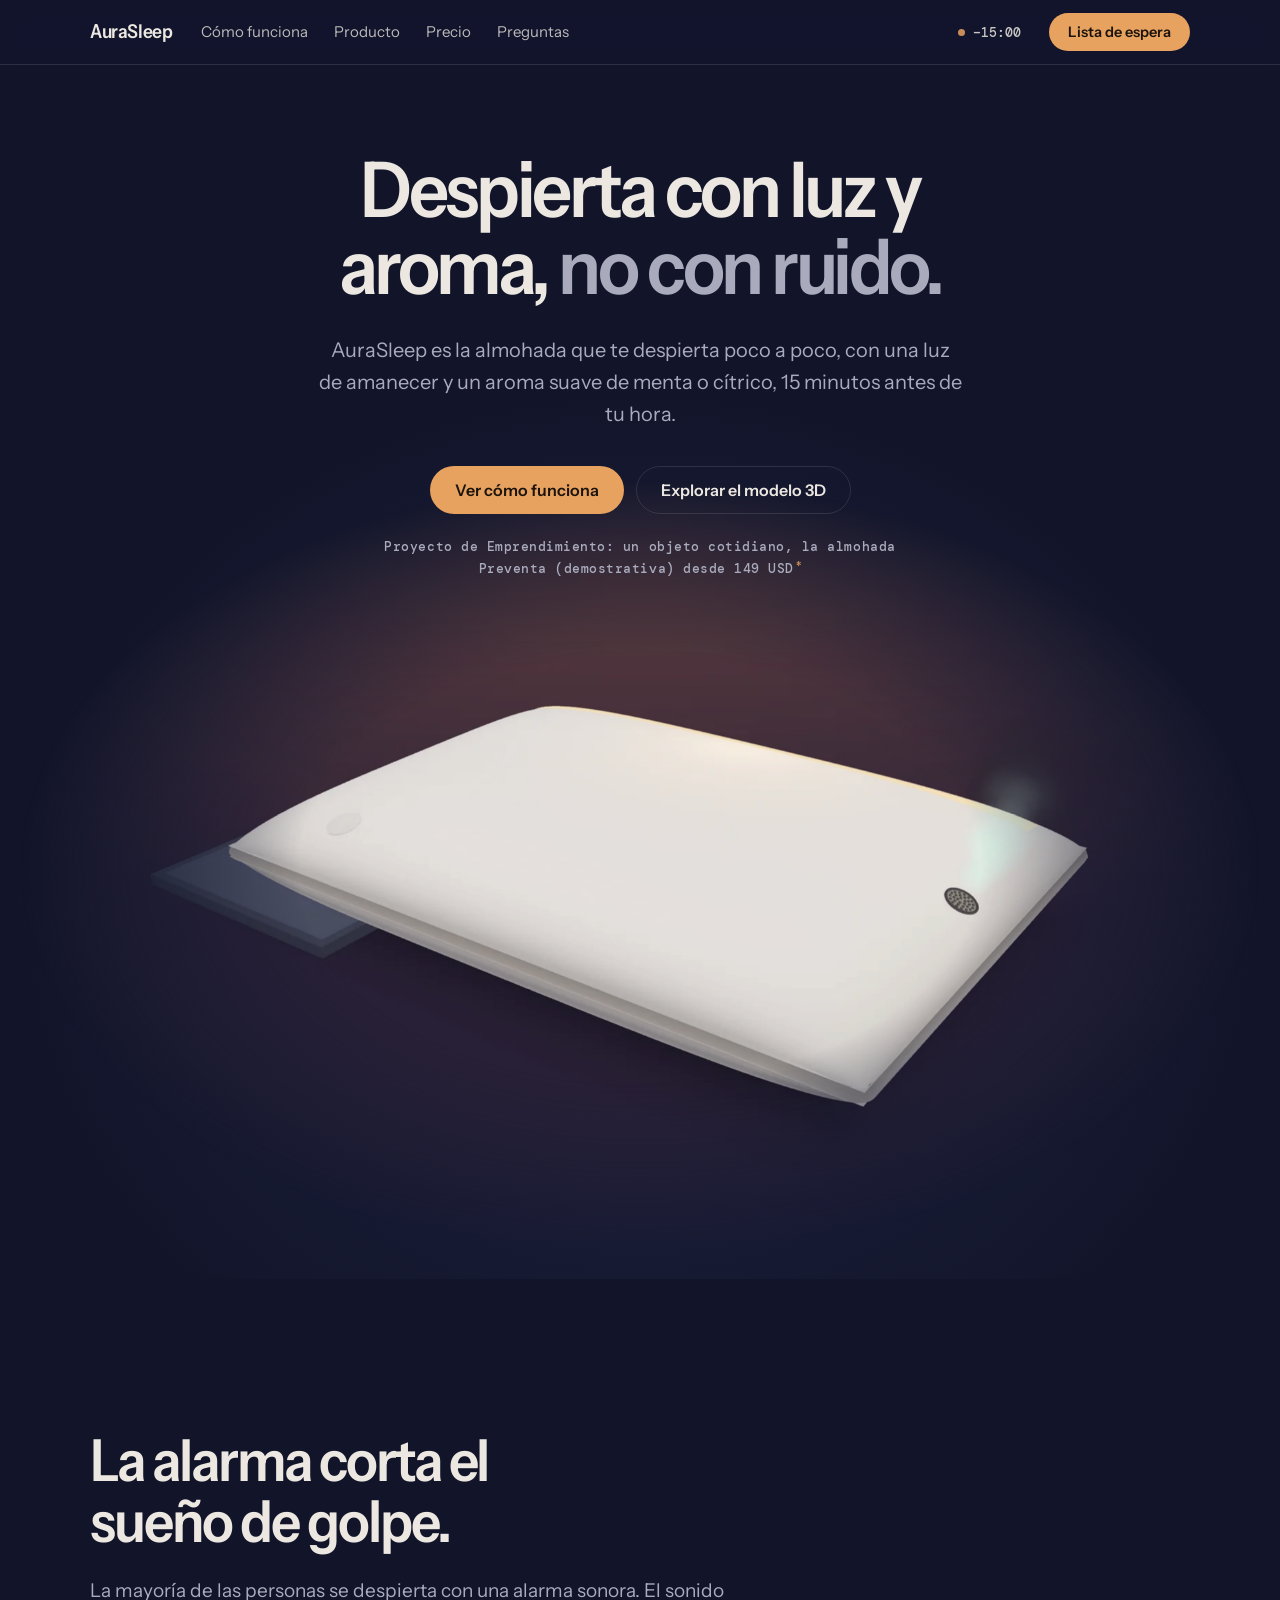
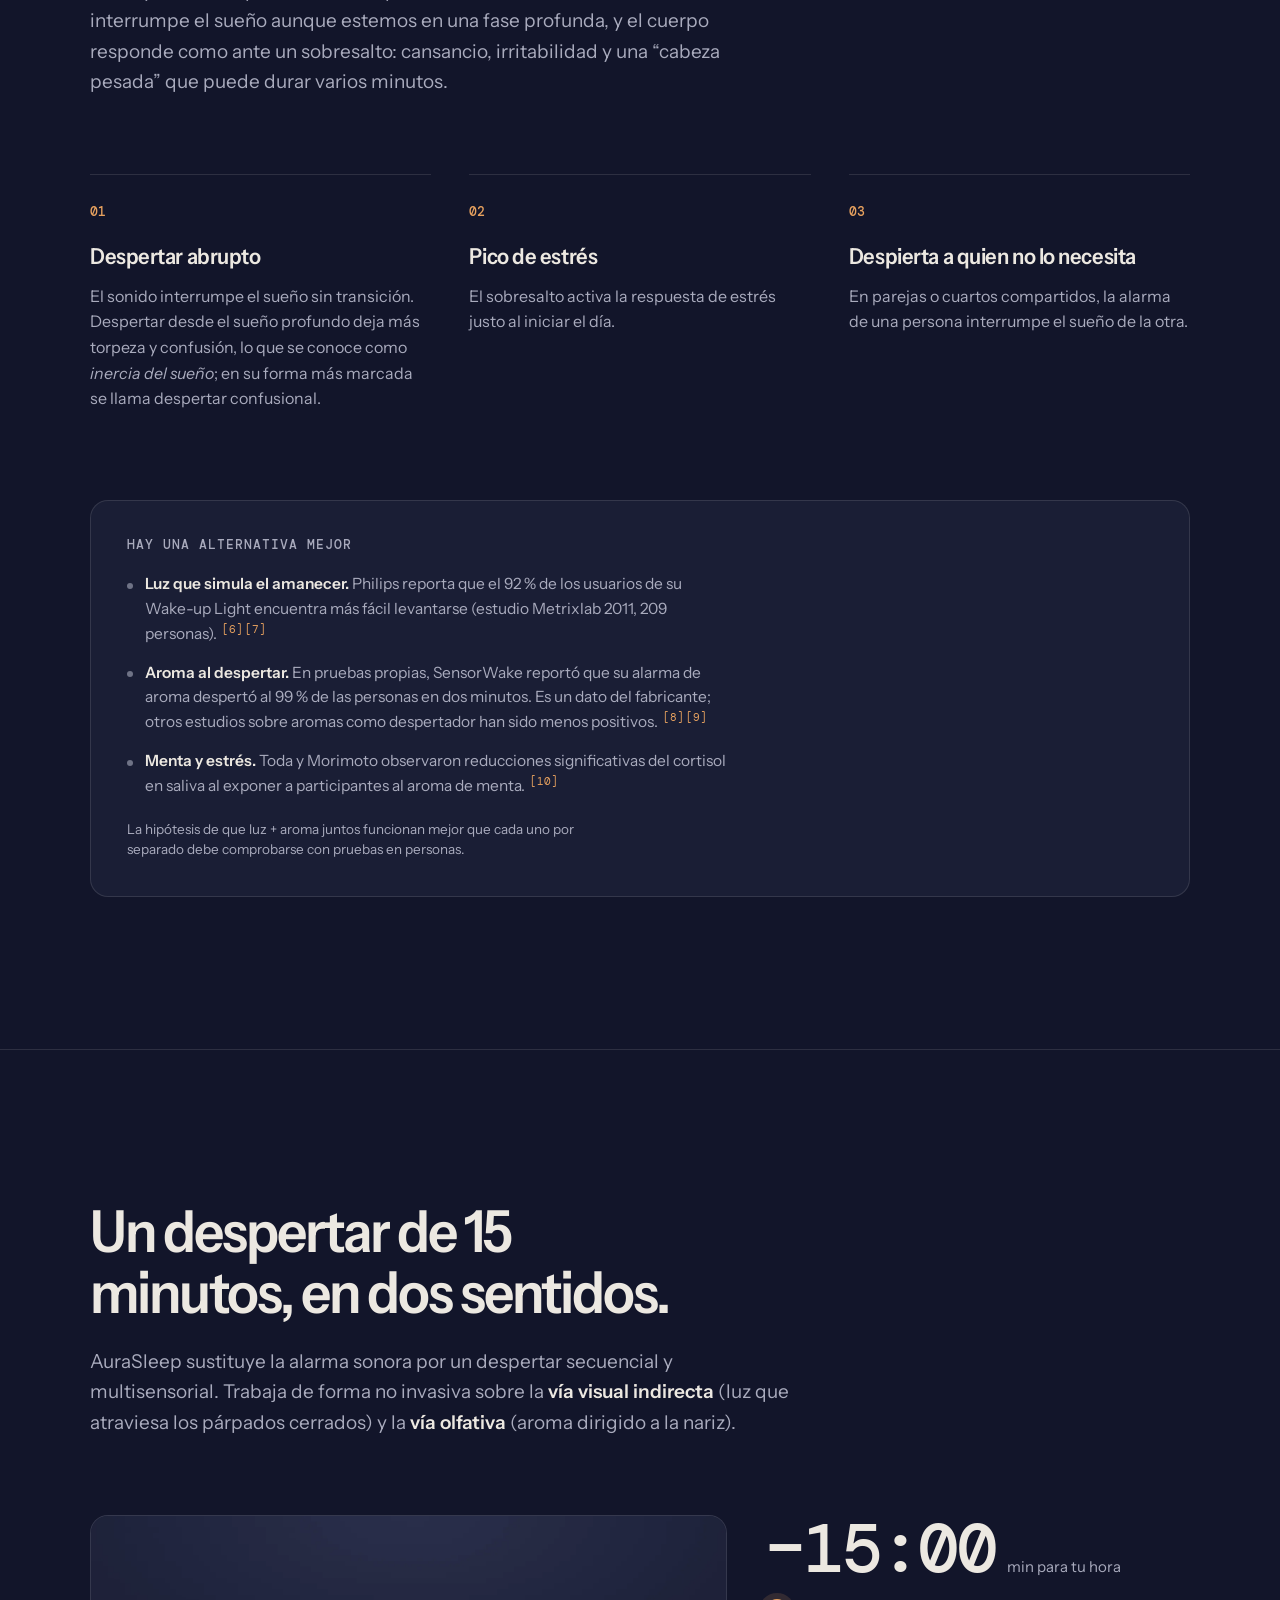
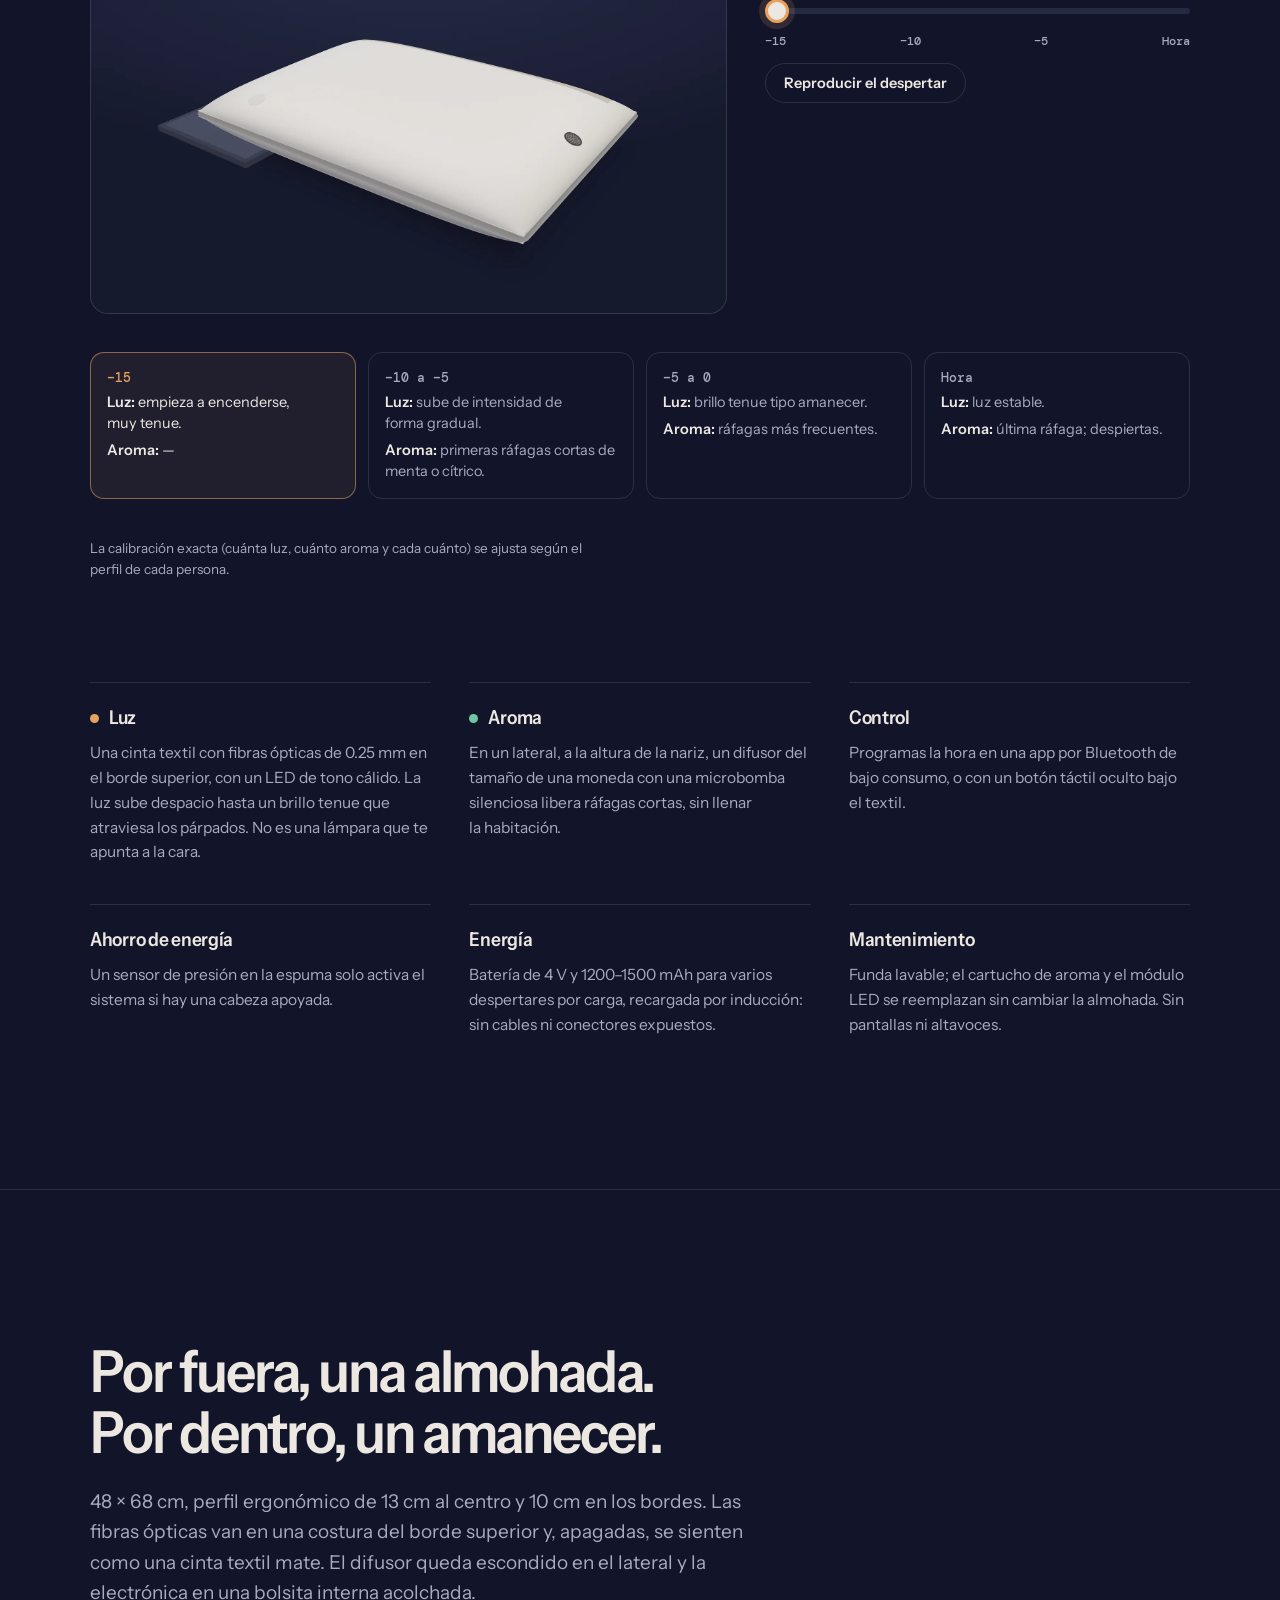
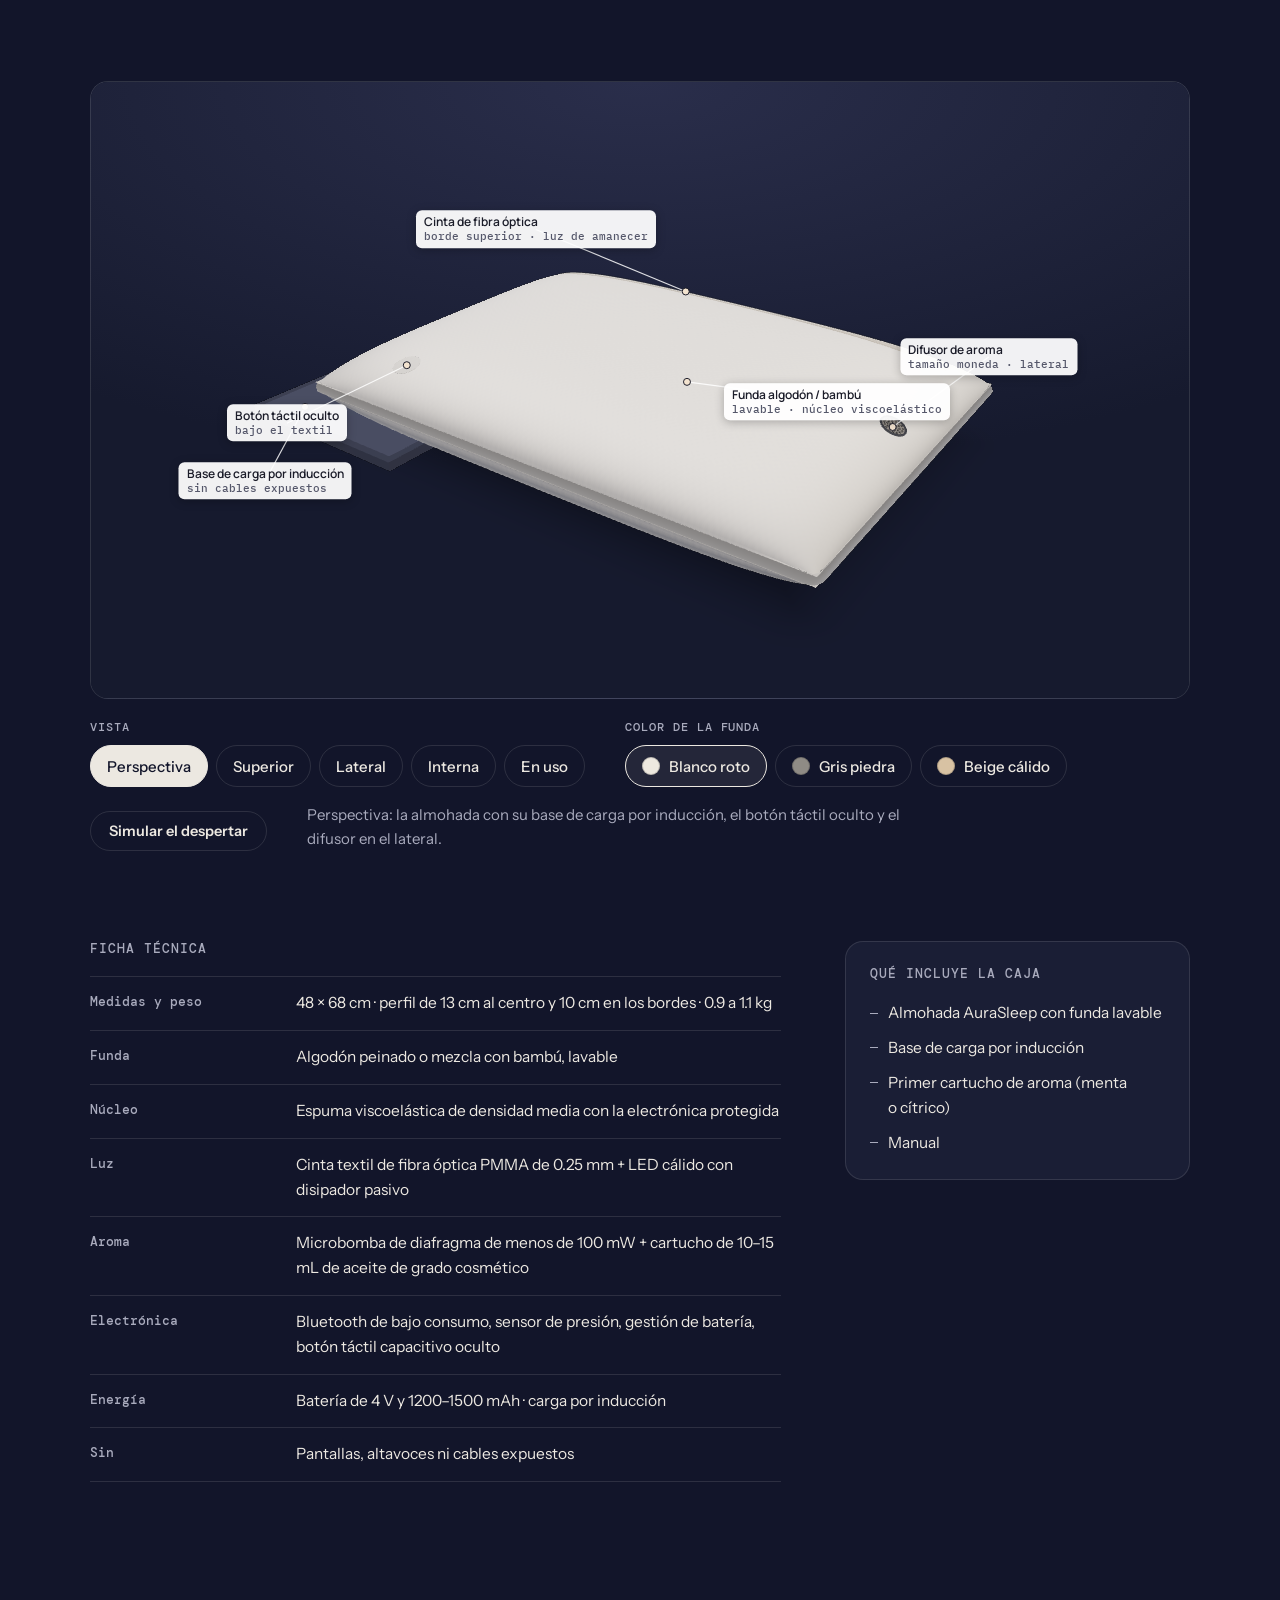
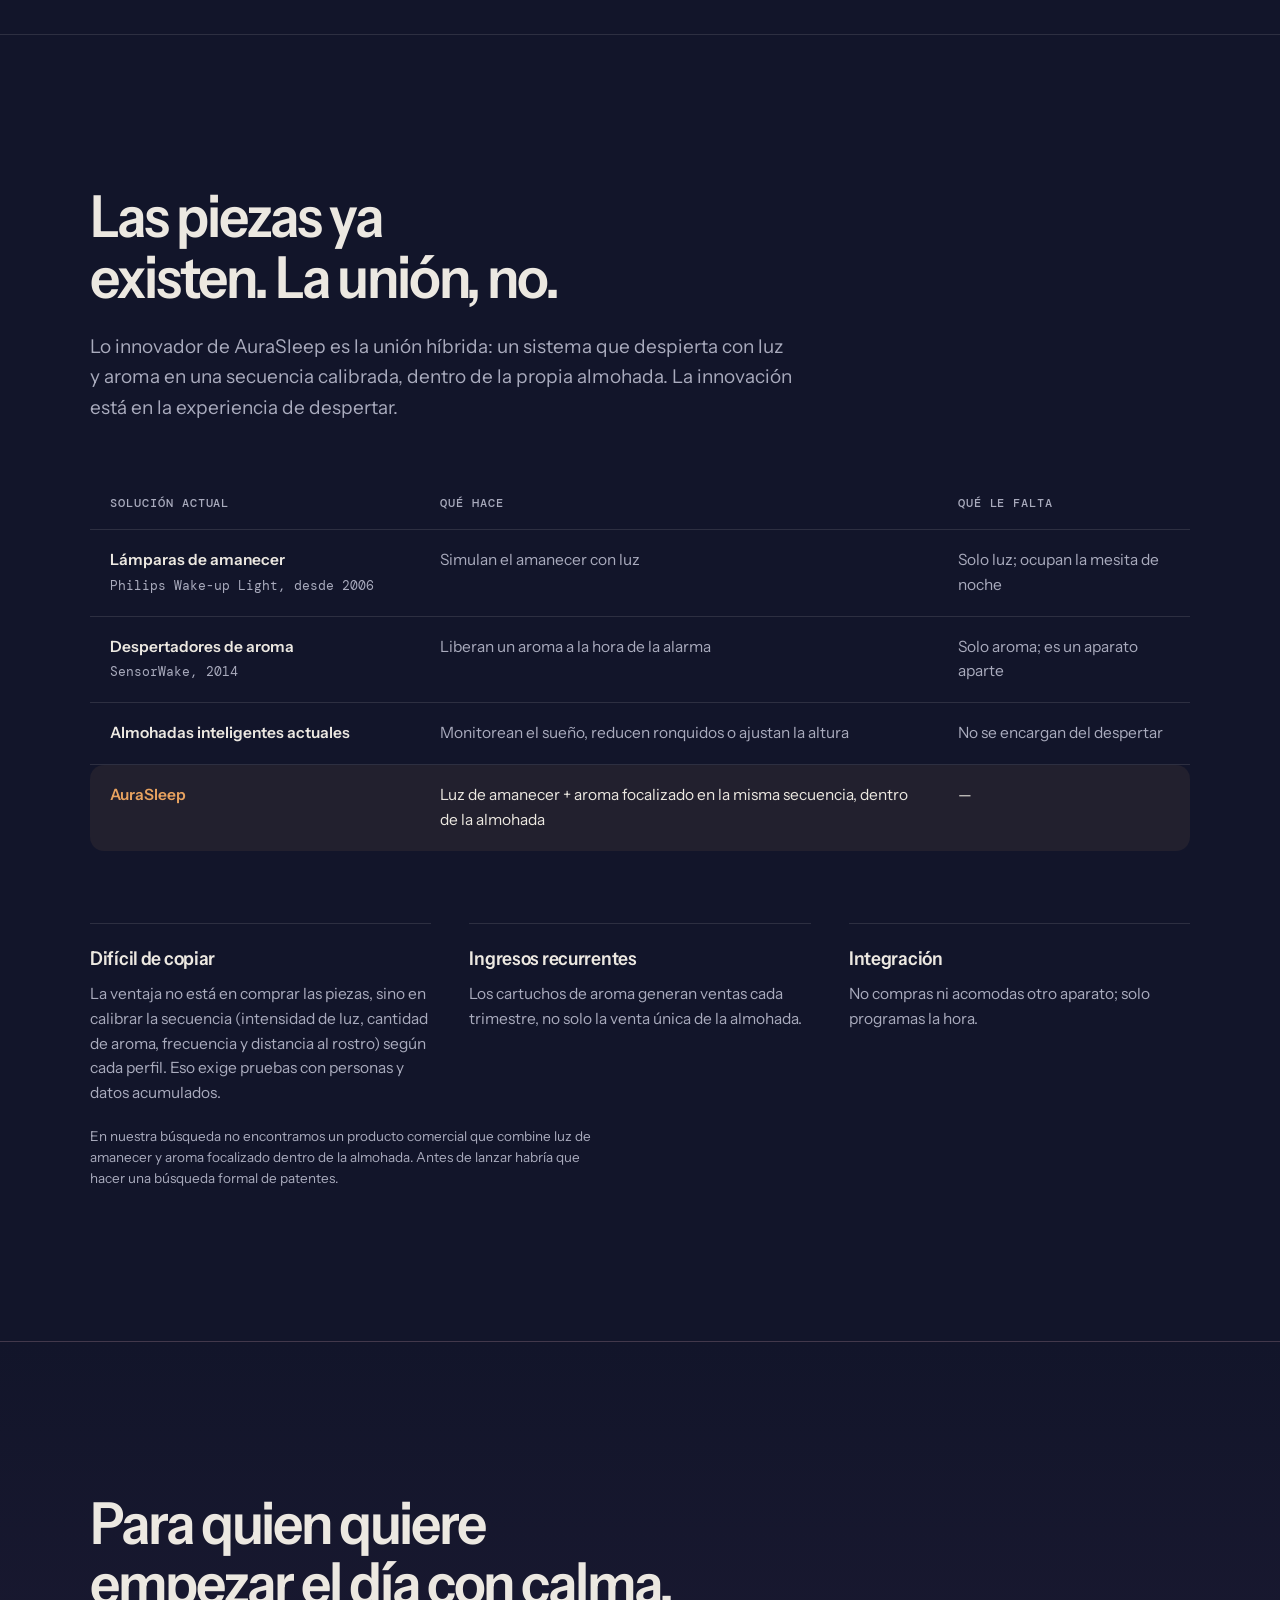
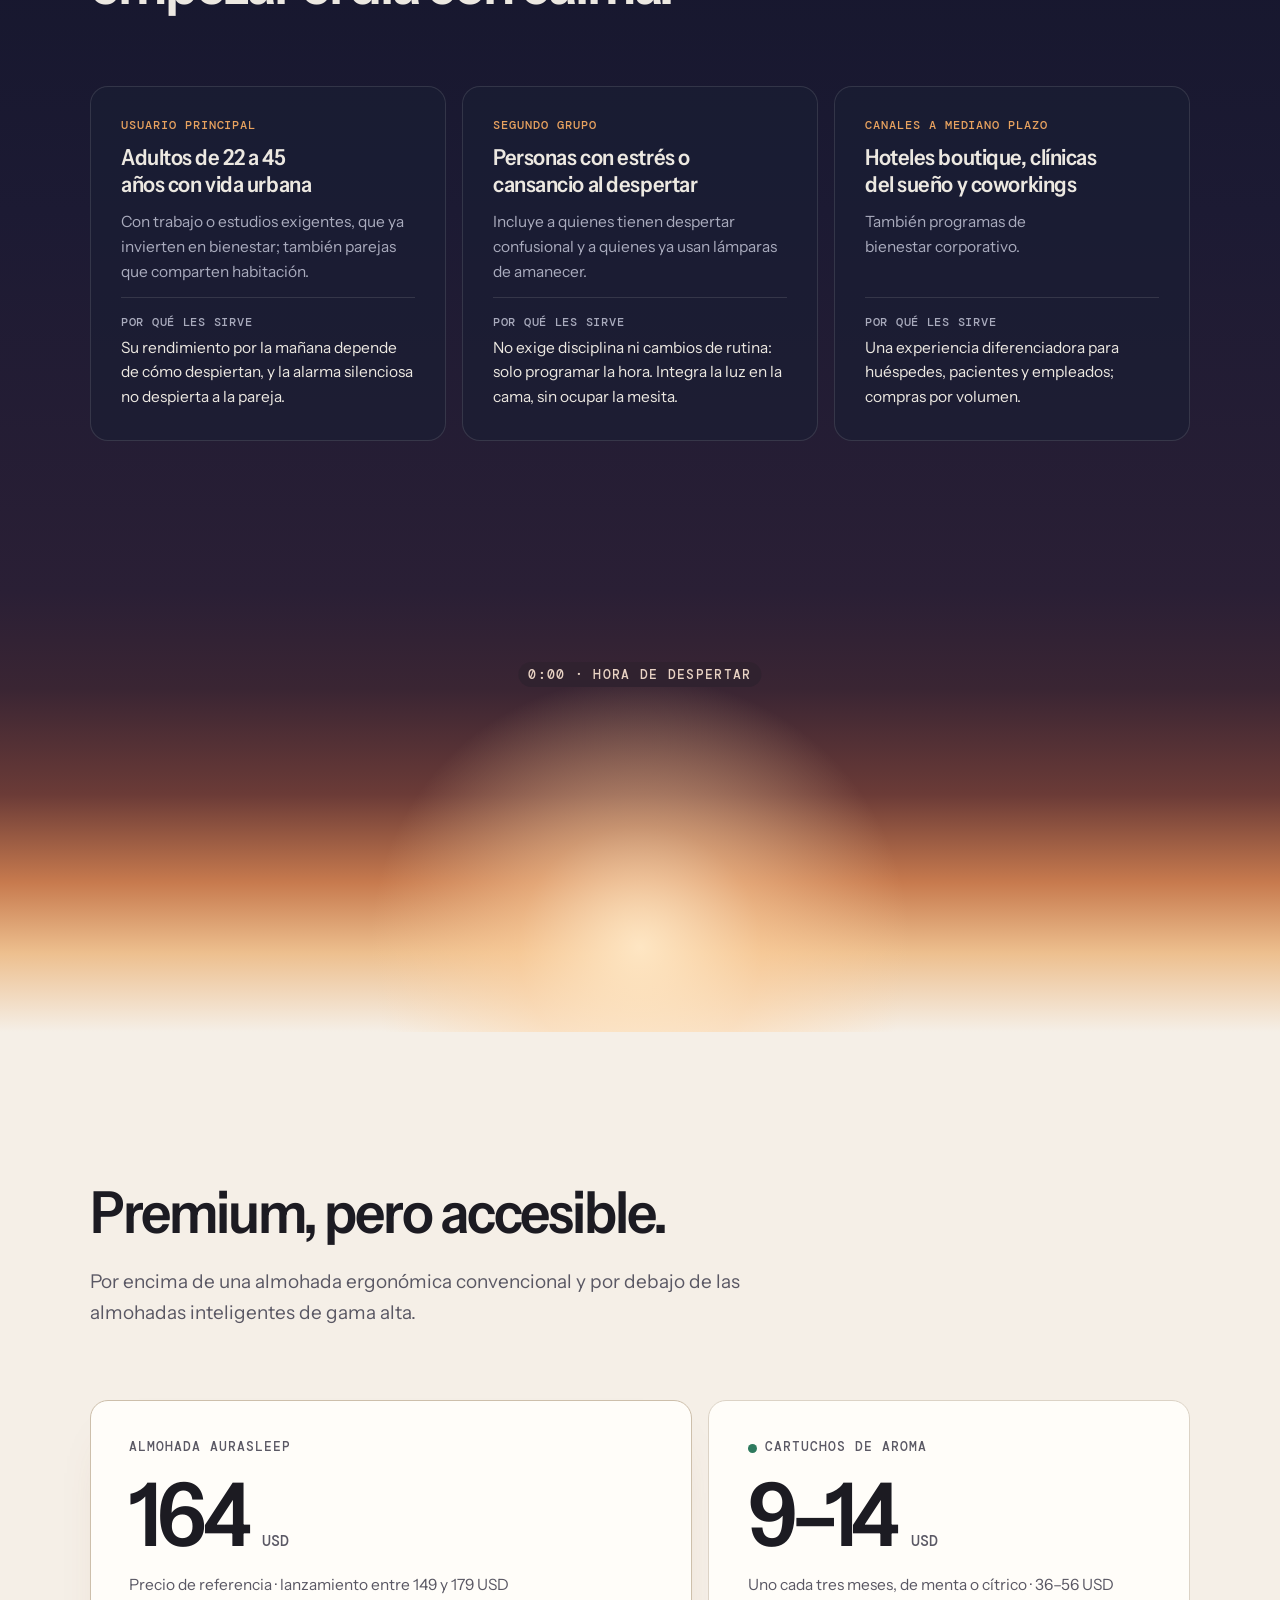
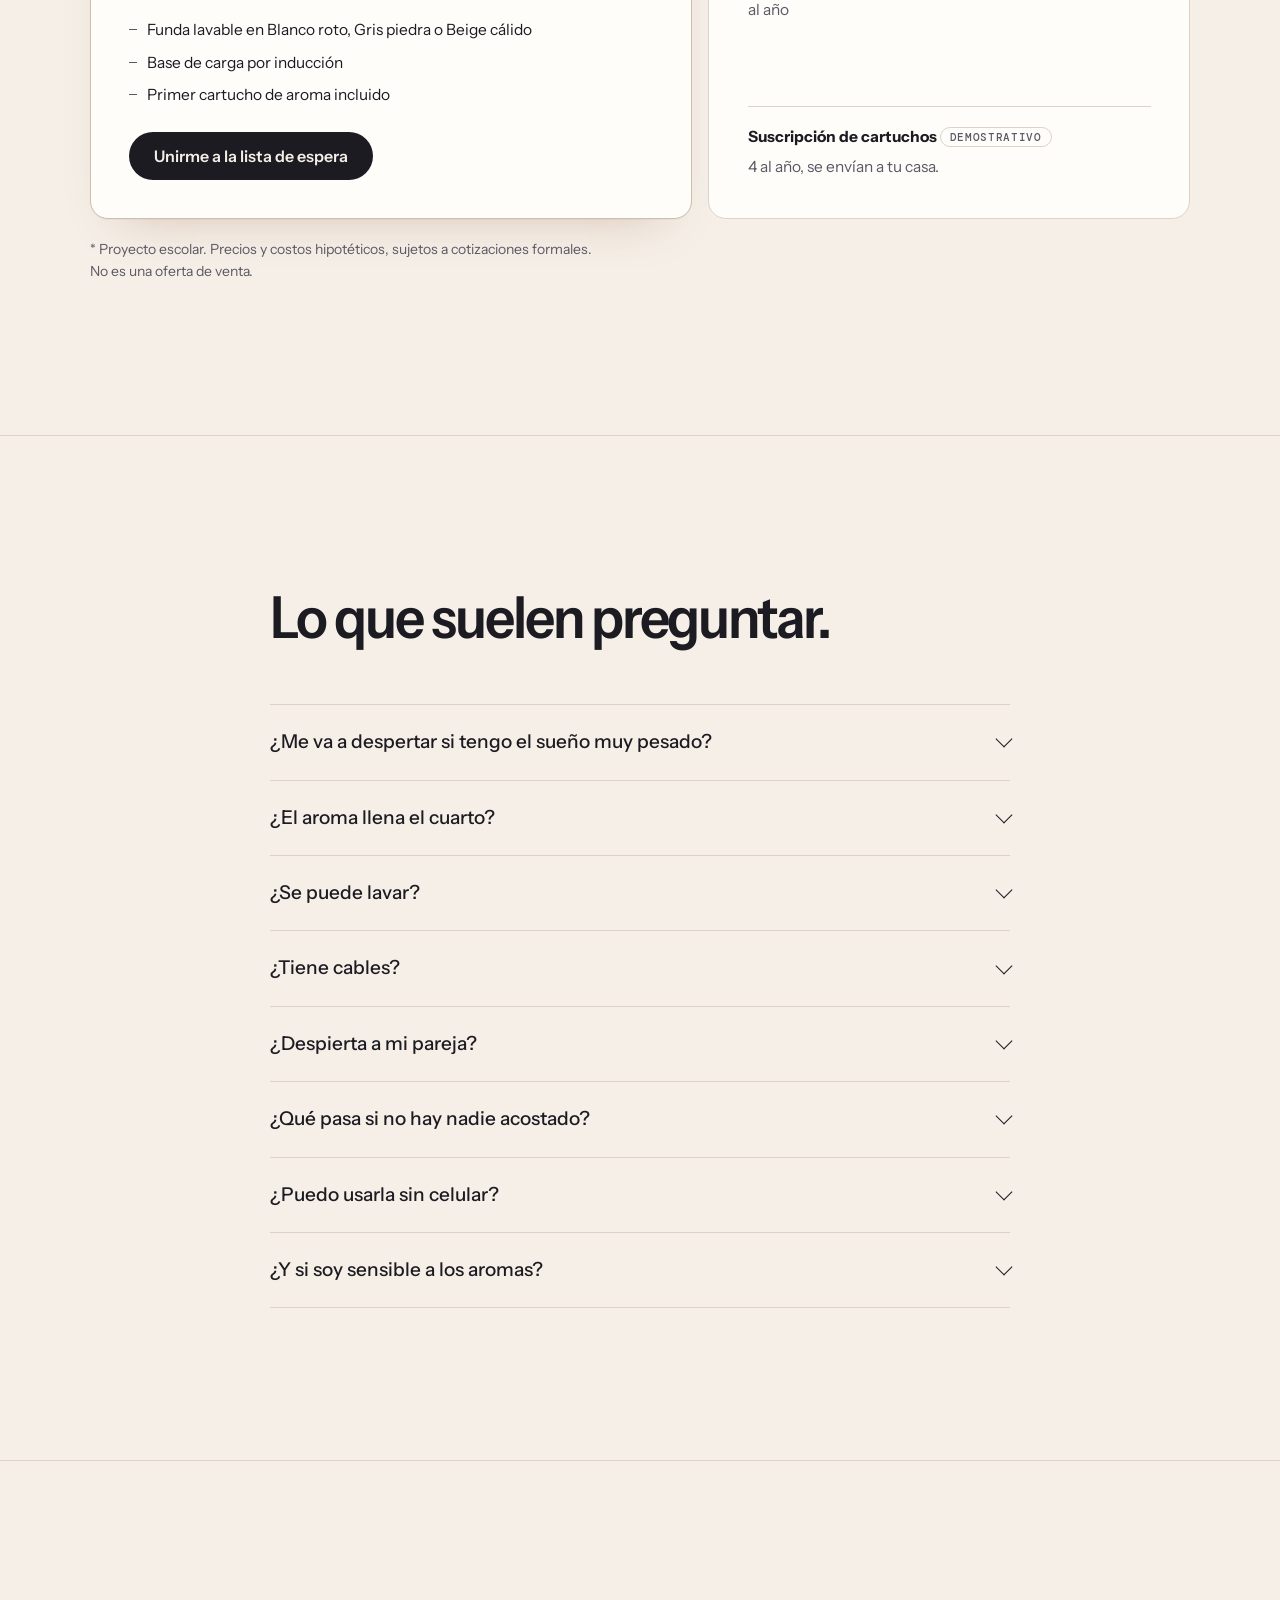
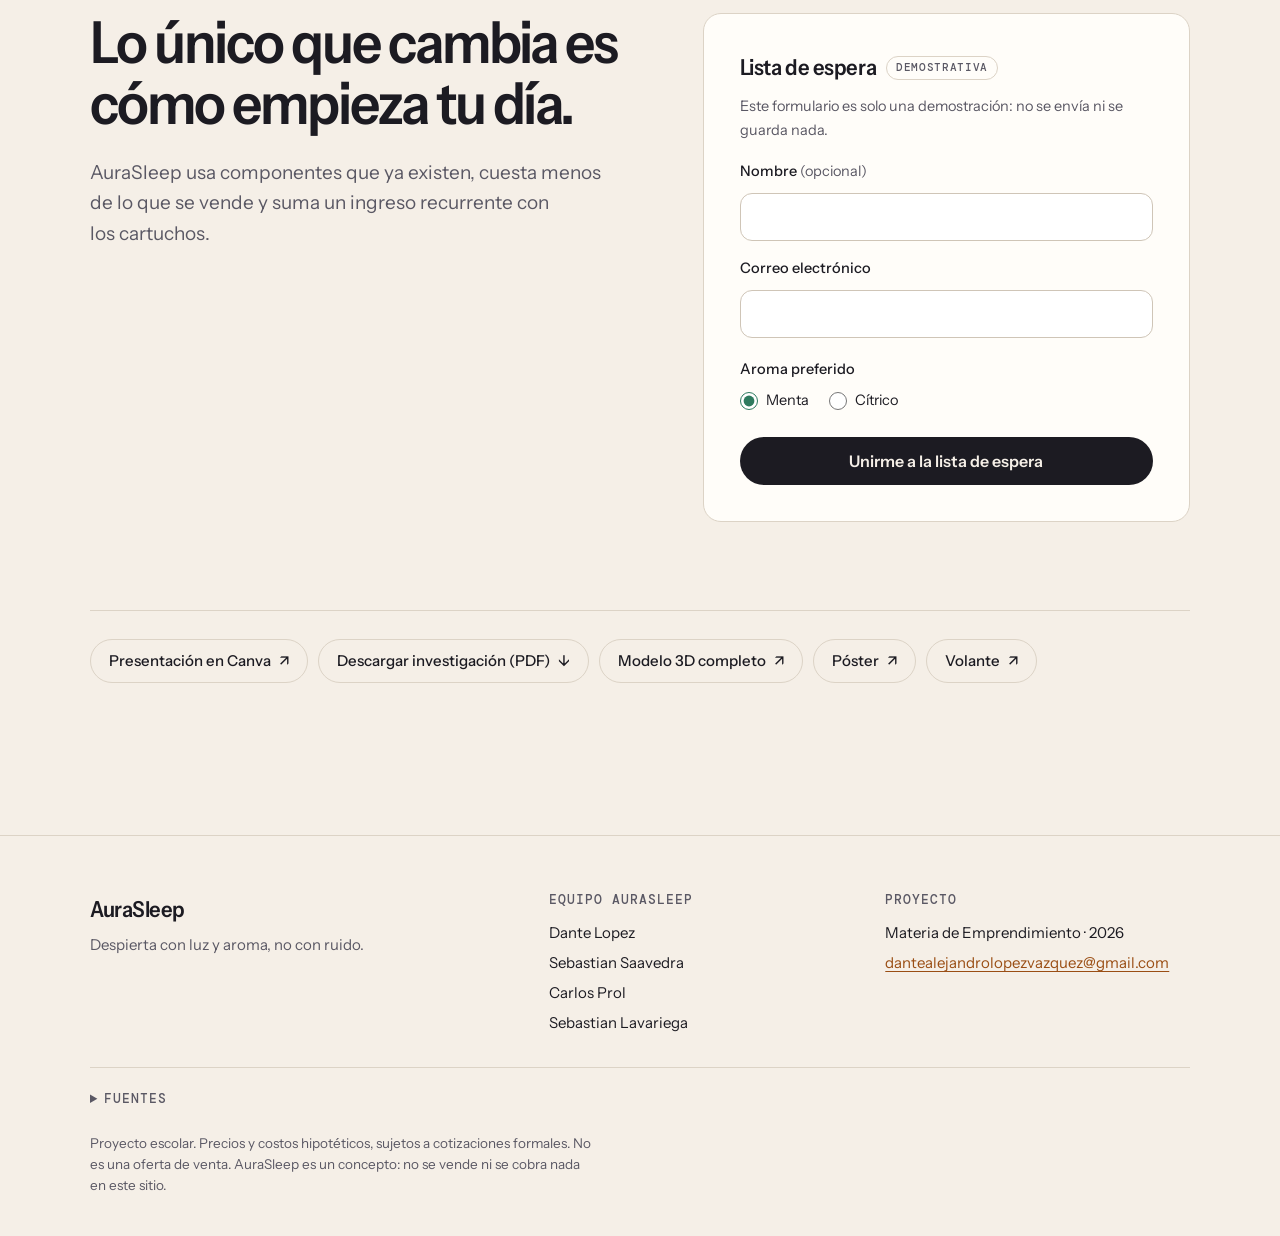
==== index.html @ 186c4b8f "Modelo 3D: vista «En uso» con una persona genérica Figura tipo maniquí acostada con la cabeza en la " ====
<!doctype html>
<html lang="es-MX">
<head>
<meta charset="utf-8">
<meta name="viewport" content="width=device-width, initial-scale=1, viewport-fit=cover">
<title>AuraSleep · Despierta con luz y aroma, no con ruido</title>
<meta name="description" content="AuraSleep es una almohada que te despierta poco a poco con una luz de amanecer y un aroma suave, 15 minutos antes de tu hora. Proyecto escolar de Emprendimiento.">
<meta name="theme-color" content="#12152A">
<link rel="preconnect" href="https://fonts.googleapis.com">
<link rel="preconnect" href="https://fonts.gstatic.com" crossorigin>
<link rel="stylesheet" href="https://fonts.googleapis.com/css2?family=Instrument+Sans:wdth,wght@75..100,400..700&family=DM+Mono:wght@400;500&display=swap">
<link rel="preload" as="image" href="public/img/hero_noche.webp">
<link rel="stylesheet" href="css/estilos.css">
</head>
<body>
<a class="saltar" href="#contenido">Saltar al contenido</a>

<header class="barra" id="barra">
  <div class="barra__in">
    <a class="marca" href="#inicio" aria-label="AuraSleep, inicio">AuraSleep</a>
    <nav aria-label="Secciones">
      <ul class="barra__nav">
        <li><a href="#como-funciona">Cómo funciona</a></li>
        <li><a href="#producto">Producto</a></li>
        <li><a href="#precio">Precio</a></li>
        <li><a href="#preguntas">Preguntas</a></li>
      </ul>
    </nav>
    <span class="reloj" id="reloj" aria-hidden="true"><span class="reloj__punto"></span><span id="reloj-txt">−15:00</span></span>
    <a class="btn btn--chico" href="#lista">Lista de espera</a>
  </div>
</header>

<main id="contenido">

<!-- 1. HERO -->
<section class="hero noche" id="inicio" aria-labelledby="hero-titulo">
  <div class="envoltura hero__texto">
    <h1 id="hero-titulo">Despierta con luz y aroma, <span>no con ruido.</span></h1>
    <p class="hero__sub">AuraSleep es la almohada que te despierta poco a poco, con una luz de amanecer y un aroma suave de menta o cítrico, 15 minutos antes de tu hora.</p>
    <div class="hero__acciones">
      <a class="btn" href="#como-funciona">Ver cómo funciona</a>
      <a class="btn btn--linea" href="#producto">Explorar el modelo 3D</a>
    </div>
    <p class="dato">Proyecto de Emprendimiento: un objeto cotidiano, la almohada<br>Preventa (demostrativa) desde 149 USD<a href="#nota-precios" class="ref" aria-label="Ver nota sobre precios hipotéticos">*</a></p>
  </div>
  <figure class="hero__img">
    <img class="hero__capa" src="public/img/hero_noche.webp" width="1800" height="1127" alt="Almohada AuraSleep color Blanco roto sobre fondo nocturno, con su base de carga por inducción.">
    <img class="hero__capa hero__capa--luz" src="public/img/hero_amanecer.webp" width="1800" height="1127" alt="" aria-hidden="true">
  </figure>
</section>

<!-- 2. PROBLEMA -->
<section class="seccion noche" id="problema" aria-labelledby="problema-titulo">
  <div class="envoltura">
    <h2 id="problema-titulo">La alarma corta el sueño de golpe.</h2>
    <p class="intro">La mayoría de las personas se despierta con una alarma sonora. El sonido interrumpe el sueño aunque estemos en una fase profunda, y el cuerpo responde como ante un sobresalto: cansancio, irritabilidad y una “cabeza pesada” que puede durar varios minutos.</p>

    <ol class="efectos">
      <li>
        <span class="efectos__n">01</span>
        <h3>Despertar abrupto</h3>
        <p>El sonido interrumpe el sueño sin transición. Despertar desde el sueño profundo deja más torpeza y confusión, lo que se conoce como <em>inercia del sueño</em>; en su forma más marcada se llama despertar confusional.</p>
      </li>
      <li>
        <span class="efectos__n">02</span>
        <h3>Pico de estrés</h3>
        <p>El sobresalto activa la respuesta de estrés justo al iniciar el día.</p>
      </li>
      <li>
        <span class="efectos__n">03</span>
        <h3>Despierta a quien no lo necesita</h3>
        <p>En parejas o cuartos compartidos, la alarma de una persona interrumpe el sueño de la otra.</p>
      </li>
    </ol>

    <div class="evidencia">
      <h3 class="kicker">Hay una alternativa mejor</h3>
      <ul>
        <li><strong>Luz que simula el amanecer.</strong> Philips reporta que el 92&nbsp;% de los usuarios de su Wake-up Light encuentra más fácil levantarse (estudio Metrixlab 2011, 209 personas). <a class="ref" href="#fuente-6">[6]</a><a class="ref" href="#fuente-7">[7]</a></li>
        <li><strong>Aroma al despertar.</strong> En pruebas propias, SensorWake reportó que su alarma de aroma despertó al 99&nbsp;% de las personas en dos minutos. Es un dato del fabricante; otros estudios sobre aromas como despertador han sido menos positivos. <a class="ref" href="#fuente-8">[8]</a><a class="ref" href="#fuente-9">[9]</a></li>
        <li><strong>Menta y estrés.</strong> Toda y Morimoto observaron reducciones significativas del cortisol en saliva al exponer a participantes al aroma de menta. <a class="ref" href="#fuente-10">[10]</a></li>
      </ul>
      <p class="letra-chica">La hipótesis de que luz + aroma juntos funcionan mejor que cada uno por separado debe comprobarse con pruebas en personas.</p>
    </div>
  </div>
</section>

<!-- 3. CÓMO FUNCIONA -->
<section class="seccion noche" id="como-funciona" aria-labelledby="como-titulo">
  <div class="envoltura">
    <h2 id="como-titulo">Un despertar de 15 minutos, en dos sentidos.</h2>
    <p class="intro">AuraSleep sustituye la alarma sonora por un despertar secuencial y multisensorial. Trabaja de forma no invasiva sobre la <strong>vía visual indirecta</strong> (luz que atraviesa los párpados cerrados) y la <strong>vía olfativa</strong> (aroma dirigido a la nariz).</p>

    <div class="linea" id="linea">
      <div class="linea__escena" aria-hidden="true">
        <img src="public/img/hero_noche.webp" width="1800" height="1127" alt="" loading="lazy">
        <img class="linea__luz" id="linea-luz" src="public/img/hero_amanecer.webp" width="1800" height="1127" alt="" loading="lazy">
        <div class="aroma" id="aroma">
          <i></i><i></i><i></i><i></i><i></i>
        </div>
      </div>

      <div class="linea__control">
        <div class="linea__lectura">
          <output id="linea-min" class="linea__min" for="linea-rango">−15:00</output>
          <span class="linea__unidad" id="linea-unidad">min para tu hora</span>
        </div>
        <label class="sr" for="linea-rango">Minutos antes de tu hora de despertar</label>
        <input type="range" id="linea-rango" min="-15" max="0" step="0.25" value="-15">
        <div class="linea__marcas" aria-hidden="true"><span>−15</span><span>−10</span><span>−5</span><span>Hora</span></div>
        <button class="btn btn--linea btn--chico" type="button" id="linea-play" aria-pressed="false">Reproducir el despertar</button>
      </div>

      <ol class="secuencia" id="secuencia">
        <li data-desde="-15" data-hasta="-10"><span class="secuencia__t">−15</span><span><b>Luz:</b> empieza a encenderse, muy tenue.</span><span class="secuencia__aroma"><b>Aroma:</b> —</span></li>
        <li data-desde="-10" data-hasta="-5"><span class="secuencia__t">−10 a −5</span><span><b>Luz:</b> sube de intensidad de forma gradual.</span><span class="secuencia__aroma"><b>Aroma:</b> primeras ráfagas cortas de menta o cítrico.</span></li>
        <li data-desde="-5" data-hasta="-0.01"><span class="secuencia__t">−5 a 0</span><span><b>Luz:</b> brillo tenue tipo amanecer.</span><span class="secuencia__aroma"><b>Aroma:</b> ráfagas más frecuentes.</span></li>
        <li data-desde="-0.01" data-hasta="1"><span class="secuencia__t">Hora</span><span><b>Luz:</b> luz estable.</span><span class="secuencia__aroma"><b>Aroma:</b> última ráfaga; despiertas.</span></li>
      </ol>
      <p class="letra-chica">La calibración exacta (cuánta luz, cuánto aroma y cada cuánto) se ajusta según el perfil de cada persona.</p>
    </div>

    <ul class="piezas">
      <li><h3><span class="punto punto--ambar"></span>Luz</h3><p>Una cinta textil con fibras ópticas de 0.25&nbsp;mm en el borde superior, con un LED de tono cálido. La luz sube despacio hasta un brillo tenue que atraviesa los párpados. No es una lámpara que te apunta a la cara.</p></li>
      <li><h3><span class="punto punto--menta"></span>Aroma</h3><p>En un lateral, a la altura de la nariz, un difusor del tamaño de una moneda con una microbomba silenciosa libera ráfagas cortas, sin llenar la habitación.</p></li>
      <li><h3>Control</h3><p>Programas la hora en una app por Bluetooth de bajo consumo, o con un botón táctil oculto bajo el textil.</p></li>
      <li><h3>Ahorro de energía</h3><p>Un sensor de presión en la espuma solo activa el sistema si hay una cabeza apoyada.</p></li>
      <li><h3>Energía</h3><p>Batería de 4&nbsp;V y 1200–1500&nbsp;mAh para varios despertares por carga, recargada por inducción: sin cables ni conectores expuestos.</p></li>
      <li><h3>Mantenimiento</h3><p>Funda lavable; el cartucho de aroma y el módulo LED se reemplazan sin cambiar la almohada. Sin pantallas ni altavoces.</p></li>
    </ul>
  </div>
</section>

<!-- 4. PRODUCTO -->
<section class="seccion noche" id="producto" aria-labelledby="producto-titulo">
  <div class="envoltura">
    <h2 id="producto-titulo">Por fuera, una almohada. Por dentro, un amanecer.</h2>
    <p class="intro">48 × 68&nbsp;cm, perfil ergonómico de 13&nbsp;cm al centro y 10&nbsp;cm en los bordes. Las fibras ópticas van en una costura del borde superior y, apagadas, se sienten como una cinta textil mate. El difusor queda escondido en el lateral y la electrónica en una bolsita interna acolchada.</p>

    <div class="visor">
      <div class="visor__marco" id="visor-marco">
        <img class="visor__poster" id="visor-poster" src="public/img/hero_blanco.webp" width="1800" height="1127" alt="Vista en perspectiva de la almohada AuraSleep color Blanco roto." loading="lazy">
        <button class="visor__activar btn btn--chico" type="button" id="visor-activar">Cargar modelo 3D interactivo</button>
        <p class="visor__ayuda" id="visor-ayuda" hidden>Arrastra para girar · Ctrl + rueda para acercar</p>
      </div>

      <div class="visor__controles">
        <div class="grupo" role="group" aria-labelledby="vistas-et">
          <span class="grupo__et" id="vistas-et">Vista</span>
          <div class="pildoras">
            <button type="button" data-vista="perspectiva" aria-pressed="true">Perspectiva</button>
            <button type="button" data-vista="superior" aria-pressed="false">Superior</button>
            <button type="button" data-vista="lateral" aria-pressed="false">Lateral</button>
            <button type="button" data-vista="interna" aria-pressed="false">Interna</button>
            <button type="button" data-vista="uso" aria-pressed="false">En uso</button>
          </div>
        </div>
        <div class="grupo" role="group" aria-labelledby="colores-et">
          <span class="grupo__et" id="colores-et">Color de la funda</span>
          <div class="muestras">
            <button type="button" data-color="blanco" aria-pressed="true"><i style="background:#EDE8DF"></i>Blanco roto</button>
            <button type="button" data-color="gris" aria-pressed="false"><i style="background:#8F8B85"></i>Gris piedra</button>
            <button type="button" data-color="beige" aria-pressed="false"><i style="background:#D8C2A3"></i>Beige cálido</button>
          </div>
        </div>
        <button class="btn btn--linea btn--chico" type="button" id="visor-simular">Simular el despertar</button>
        <p class="visor__pie" id="visor-pie" aria-live="polite">Perspectiva: la almohada con su base de carga por inducción, el botón táctil oculto y el difusor en el lateral.</p>
      </div>
    </div>

    <div class="ficha">
      <div>
        <h3 class="kicker">Ficha técnica</h3>
        <dl class="ficha__lista">
          <div><dt>Medidas y peso</dt><dd>48 × 68 cm · perfil de 13 cm al centro y 10 cm en los bordes · 0.9 a 1.1 kg</dd></div>
          <div><dt>Funda</dt><dd>Algodón peinado o mezcla con bambú, lavable</dd></div>
          <div><dt>Núcleo</dt><dd>Espuma viscoelástica de densidad media con la electrónica protegida</dd></div>
          <div><dt>Luz</dt><dd>Cinta textil de fibra óptica PMMA de 0.25 mm + LED cálido con disipador pasivo</dd></div>
          <div><dt>Aroma</dt><dd>Microbomba de diafragma de menos de 100 mW + cartucho de 10–15 mL de aceite de grado cosmético</dd></div>
          <div><dt>Electrónica</dt><dd>Bluetooth de bajo consumo, sensor de presión, gestión de batería, botón táctil capacitivo oculto</dd></div>
          <div><dt>Energía</dt><dd>Batería de 4 V y 1200–1500 mAh · carga por inducción</dd></div>
          <div><dt>Sin</dt><dd>Pantallas, altavoces ni cables expuestos</dd></div>
        </dl>
      </div>
      <div class="caja">
        <h3 class="kicker">Qué incluye la caja</h3>
        <ul>
          <li>Almohada AuraSleep con funda lavable</li>
          <li>Base de carga por inducción</li>
          <li>Primer cartucho de aroma (menta o cítrico)</li>
          <li>Manual</li>
        </ul>
      </div>
    </div>
  </div>
</section>

<!-- 5. VENTAJA -->
<section class="seccion noche" id="ventaja" aria-labelledby="ventaja-titulo">
  <div class="envoltura">
    <h2 id="ventaja-titulo">Las piezas ya existen. La unión, no.</h2>
    <p class="intro">Lo innovador de AuraSleep es la unión híbrida: un sistema que despierta con luz y aroma en una secuencia calibrada, dentro de la propia almohada. La innovación está en la experiencia de despertar.</p>

    <div class="tabla-envoltura">
      <table class="comparativa">
        <caption class="sr">Comparación de AuraSleep con soluciones actuales</caption>
        <thead>
          <tr><th scope="col">Solución actual</th><th scope="col">Qué hace</th><th scope="col">Qué le falta</th></tr>
        </thead>
        <tbody>
          <tr><th scope="row">Lámparas de amanecer <small>Philips Wake-up Light, desde 2006</small></th><td data-et="Qué hace">Simulan el amanecer con luz</td><td data-et="Qué le falta">Solo luz; ocupan la mesita de noche</td></tr>
          <tr><th scope="row">Despertadores de aroma <small>SensorWake, 2014</small></th><td data-et="Qué hace">Liberan un aroma a la hora de la alarma</td><td data-et="Qué le falta">Solo aroma; es un aparato aparte</td></tr>
          <tr><th scope="row">Almohadas inteligentes actuales</th><td data-et="Qué hace">Monitorean el sueño, reducen ronquidos o ajustan la altura</td><td data-et="Qué le falta">No se encargan del despertar</td></tr>
          <tr class="comparativa__aura"><th scope="row">AuraSleep</th><td data-et="Qué hace">Luz de amanecer + aroma focalizado en la misma secuencia, dentro de la almohada</td><td data-et="Qué le falta">—</td></tr>
        </tbody>
      </table>
    </div>

    <ul class="argumentos">
      <li><h3>Difícil de copiar</h3><p>La ventaja no está en comprar las piezas, sino en calibrar la secuencia (intensidad de luz, cantidad de aroma, frecuencia y distancia al rostro) según cada perfil. Eso exige pruebas con personas y datos acumulados.</p></li>
      <li><h3>Ingresos recurrentes</h3><p>Los cartuchos de aroma generan ventas cada trimestre, no solo la venta única de la almohada.</p></li>
      <li><h3>Integración</h3><p>No compras ni acomodas otro aparato; solo programas la hora.</p></li>
    </ul>
    <p class="letra-chica">En nuestra búsqueda no encontramos un producto comercial que combine luz de amanecer y aroma focalizado dentro de la almohada. Antes de lanzar habría que hacer una búsqueda formal de patentes.</p>
  </div>
</section>

<!-- 6. PARA QUIÉN -->
<section class="seccion noche noche--alba" id="para-quien" aria-labelledby="quien-titulo">
  <div class="envoltura">
    <h2 id="quien-titulo">Para quien quiere empezar el día con calma.</h2>
    <ul class="tarjetas">
      <li class="tarjeta">
        <p class="tarjeta__capa">Usuario principal</p>
        <h3>Adultos de 22 a 45 años con vida urbana</h3>
        <p>Con trabajo o estudios exigentes, que ya invierten en bienestar; también parejas que comparten habitación.</p>
        <p class="tarjeta__por"><span>Por qué les sirve</span>Su rendimiento por la mañana depende de cómo despiertan, y la alarma silenciosa no despierta a la pareja.</p>
      </li>
      <li class="tarjeta">
        <p class="tarjeta__capa">Segundo grupo</p>
        <h3>Personas con estrés o cansancio al despertar</h3>
        <p>Incluye a quienes tienen despertar confusional y a quienes ya usan lámparas de amanecer.</p>
        <p class="tarjeta__por"><span>Por qué les sirve</span>No exige disciplina ni cambios de rutina: solo programar la hora. Integra la luz en la cama, sin ocupar la mesita.</p>
      </li>
      <li class="tarjeta">
        <p class="tarjeta__capa">Canales a mediano plazo</p>
        <h3>Hoteles boutique, clínicas del sueño y coworkings</h3>
        <p>También programas de bienestar corporativo.</p>
        <p class="tarjeta__por"><span>Por qué les sirve</span>Una experiencia diferenciadora para huéspedes, pacientes y empleados; compras por volumen.</p>
      </li>
    </ul>
  </div>
</section>

<!-- Horizonte: aquí amanece -->
<div class="horizonte" aria-hidden="true">
  <span class="horizonte__sol"></span>
  <span class="horizonte__et">0:00 · Hora de despertar</span>
</div>

<!-- 7. PRECIO -->
<section class="seccion dia" id="precio" aria-labelledby="precio-titulo">
  <div class="envoltura">
    <h2 id="precio-titulo">Premium, pero accesible.</h2>
    <p class="intro">Por encima de una almohada ergonómica convencional y por debajo de las almohadas inteligentes de gama alta.</p>

    <div class="precios">
      <article class="precio precio--principal">
        <h3 class="kicker">Almohada AuraSleep</h3>
        <p class="precio__cifra"><span>164</span> USD</p>
        <p class="precio__det">Precio de referencia · lanzamiento entre 149 y 179 USD</p>
        <ul>
          <li>Funda lavable en Blanco roto, Gris piedra o Beige cálido</li>
          <li>Base de carga por inducción</li>
          <li>Primer cartucho de aroma incluido</li>
        </ul>
        <a class="btn" href="#lista">Unirme a la lista de espera</a>
      </article>
      <article class="precio">
        <h3 class="kicker"><span class="punto punto--menta"></span>Cartuchos de aroma</h3>
        <p class="precio__cifra"><span>9–14</span> USD</p>
        <p class="precio__det">Uno cada tres meses, de menta o cítrico · 36–56 USD al año</p>
        <div class="suscripcion">
          <p><strong>Suscripción de cartuchos</strong> <span class="etiqueta">Demostrativo</span></p>
          <p>4 al año, se envían a tu casa.</p>
        </div>
      </article>
    </div>
    <p class="letra-chica nota-legal" id="nota-precios">* Proyecto escolar. Precios y costos hipotéticos, sujetos a cotizaciones formales. No es una oferta de venta.</p>
  </div>
</section>

<!-- 8. PREGUNTAS -->
<section class="seccion dia" id="preguntas" aria-labelledby="preguntas-titulo">
  <div class="envoltura envoltura--angosta">
    <h2 id="preguntas-titulo">Lo que suelen preguntar.</h2>
    <div class="acordeon">
      <details><summary>¿Me va a despertar si tengo el sueño muy pesado?</summary><p>Está pensada para un despertar gradual; la calibración de luz y aroma se ajusta a cada persona. Como es un concepto, esto debe probarse con usuarios.</p></details>
      <details><summary>¿El aroma llena el cuarto?</summary><p>No. Son ráfagas cortas dirigidas a la nariz, desde un difusor del tamaño de una moneda.</p></details>
      <details><summary>¿Se puede lavar?</summary><p>La funda exterior sí. La electrónica va en una bolsita interna protegida.</p></details>
      <details><summary>¿Tiene cables?</summary><p>No. Se carga por inducción en su base.</p></details>
      <details><summary>¿Despierta a mi pareja?</summary><p>No hace ruido, y la luz y el aroma se dirigen a quien está apoyado en la almohada.</p></details>
      <details><summary>¿Qué pasa si no hay nadie acostado?</summary><p>El sensor de presión no activa el sistema, así ahorra batería.</p></details>
      <details><summary>¿Puedo usarla sin celular?</summary><p>Sí, con el botón táctil oculto bajo el textil.</p></details>
      <details><summary>¿Y si soy sensible a los aromas?</summary><p>Es un riesgo que el equipo identificó: los aromas cerca del rostro requieren pruebas de seguridad y alergias antes de lanzar.</p></details>
    </div>
  </div>
</section>

<!-- 9. CIERRE -->
<section class="seccion dia cierre" id="lista" aria-labelledby="cierre-titulo">
  <div class="envoltura">
    <div class="cierre__grid">
      <div>
        <h2 id="cierre-titulo">Lo único que cambia es cómo empieza tu día.</h2>
        <p class="intro">AuraSleep usa componentes que ya existen, cuesta menos de lo que se vende y suma un ingreso recurrente con los cartuchos.</p>
      </div>

      <form class="lista" id="form-lista" novalidate>
        <h3>Lista de espera <span class="etiqueta">Demostrativa</span></h3>
        <p class="lista__aviso">Este formulario es solo una demostración: no se envía ni se guarda nada.</p>
        <label for="f-nombre">Nombre <span class="opcional">(opcional)</span></label>
        <input id="f-nombre" name="nombre" type="text" autocomplete="name">
        <label for="f-correo">Correo electrónico</label>
        <input id="f-correo" name="correo" type="email" autocomplete="email" required aria-describedby="f-correo-error">
        <p class="lista__error" id="f-correo-error" hidden>Escribe un correo válido, por ejemplo nombre@dominio.com.</p>
        <fieldset>
          <legend>Aroma preferido</legend>
          <label class="opcion"><input type="radio" name="aroma" value="menta" checked> Menta</label>
          <label class="opcion"><input type="radio" name="aroma" value="citrico"> Cítrico</label>
        </fieldset>
        <button class="btn" type="submit">Unirme a la lista de espera</button>
        <p class="lista__ok" id="form-ok" role="status" hidden></p>
      </form>
    </div>

    <ul class="enlaces">
      <li><a href="https://www.canva.com/d/j9qwZuL53XPk6Mr" target="_blank" rel="noopener">Presentación en Canva <span aria-hidden="true">↗</span><span class="sr"> (se abre en otra pestaña)</span></a></li>
      <li><a href="docs/AuraSleep_Investigacion.pdf" download>Descargar investigación (PDF) <span aria-hidden="true">↓</span></a></li>
      <li><a href="modelo-3d/aurasleep-3d.html" target="_blank" rel="noopener">Modelo 3D completo <span aria-hidden="true">↗</span><span class="sr"> (se abre en otra pestaña)</span></a></li>
      <li><a href="https://canva.link/6ft9ee37o2s9264" target="_blank" rel="noopener">Póster <span aria-hidden="true">↗</span><span class="sr"> (se abre en otra pestaña)</span></a></li>
      <li><a href="https://canva.link/9veuyxvglmjzjgs" target="_blank" rel="noopener">Volante <span aria-hidden="true">↗</span><span class="sr"> (se abre en otra pestaña)</span></a></li>
    </ul>
  </div>
</section>

</main>

<footer class="pie dia">
  <div class="envoltura pie__grid">
    <div>
      <p class="marca">AuraSleep</p>
      <p class="pie__eslogan">Despierta con luz y aroma, no con ruido.</p>
    </div>
    <div>
      <h2 class="kicker">Equipo AuraSleep</h2>
      <ul class="pie__equipo">
        <li>Dante Lopez</li>
        <li>Sebastian Saavedra</li>
        <li>Carlos Prol</li>
        <li>Sebastian Lavariega</li>
      </ul>
    </div>
    <div>
      <h2 class="kicker">Proyecto</h2>
      <ul class="pie__equipo">
        <li>Materia de Emprendimiento · 2026</li>
        <li><a class="pie__correo" href="mailto:dantealejandrolopezvazquez@gmail.com">dantealejandrolopezvazquez@gmail.com</a></li>
      </ul>
    </div>
  </div>
  <div class="envoltura">
    <details class="fuentes">
      <summary>Fuentes</summary>
      <ol>
        <li>Hispanopedia. “Almohada”. <a href="https://es.hispanopedia.com/wiki/Almohada" rel="noopener">es.hispanopedia.com</a></li>
        <li>EcuRed. “Almohada”. <a href="https://www.ecured.cu/Almohada" rel="noopener">ecured.cu</a></li>
        <li>NASA Tech Briefs. “Forty-Year-Old Foam Springs Back With New Benefits”. <a href="https://www.techbriefs.com/component/content/article/1560-forty-year-old-foam-springs-back-with-new-benefits" rel="noopener">techbriefs.com</a></li>
        <li>Furniture Today (2015). “Hall of Fame adds memory foam pioneer Yost”. <a href="https://www.furnituretoday.com/business-news/hall-fame-adds-memory-foam-pioneer-yost" rel="noopener">furnituretoday.com</a></li>
        <li>ISPF. Historia de la espuma viscoelástica. <a href="https://ispf.co.in/?p=6063" rel="noopener">ispf.co.in</a></li>
        <li id="fuente-6">New Atlas (2008). “Wake up to the (artificial) sun”. <a href="https://newatlas.com/philips-wake-up-light-2nd-gen/9892/" rel="noopener">newatlas.com</a></li>
        <li id="fuente-7">Philips. Ficha técnica Wake-up Light HF3521. <a href="https://www.documents.philips.com/assets/20211005/2b1411a818bf4508a820adb800e4816b.pdf" rel="noopener">documents.philips.com</a></li>
        <li id="fuente-8">CNBC (2015). “Teen entrepreneur kickstarts first aromatic alarm clock”. <a href="https://www.cnbc.com/2015/05/27/teen-entrepreneur-kickstarts-first-aromatic-alarm-clock.html" rel="noopener">cnbc.com</a></li>
        <li id="fuente-9">ScienceAlert. SensorWake. <a href="https://www.sciencealert.com/?p=29564" rel="noopener">sciencealert.com</a></li>
        <li id="fuente-10">Gavin Publishers. Aroma de menta y bienestar (Toda y Morimoto). <a href="https://www.gavinpublishers.com/article/view/a-scent-sational-approach-to-patient-and-staff--well-being" rel="noopener">gavinpublishers.com</a></li>
        <li>Technavio (2025). Smart Pillows Market Analysis 2025–2029. <a href="https://labs.technavio.com/report/smart-pillows-market-analysis" rel="noopener">technavio.com</a></li>
        <li>Research and Markets. Smart Pillows – Global Strategic Business Report. <a href="https://www.researchandmarkets.com/reports/6009518/smart-pillows-global-strategic-business-report" rel="noopener">researchandmarkets.com</a></li>
        <li>Intel Market Research. Smart Sleep Tracking Pillow Market. <a href="https://www.intelmarketresearch.com/smart-sleep-tracking-pillow-market-59948" rel="noopener">intelmarketresearch.com</a></li>
        <li>Market Intelo. Smart Pillow Market Research Report 2034. <a href="https://marketintelo.com/report/smart-pillow-market" rel="noopener">marketintelo.com</a></li>
      </ol>
    </details>
    <p class="letra-chica">Proyecto escolar. Precios y costos hipotéticos, sujetos a cotizaciones formales. No es una oferta de venta. AuraSleep es un concepto: no se vende ni se cobra nada en este sitio.</p>
  </div>
</footer>

<script src="js/main.js" defer></script>
</body>
</html>
---- css/estilos.css ----
/* AuraSleep — dirección B "Objeto preciso". Tokens en .claude/skills/aurasleep-marca. */
:root{
  --noche:#12152A; --noche-2:#1A1E35; --noche-3:#242944;
  --luna:#ECE8E1; --luna-2:#A9ABBD; --linea-noche:rgba(236,232,225,.12);
  --ambar:#E8A25F; --ambar-tinta:#1C140C;
  --alba:#3A2533; --brasa:#8A4A35;
  --papel:#F5EFE7; --papel-2:#EBE3D8; --linea-dia:#DCD3C6;
  --tinta:#1C1B22; --tinta-2:#5A5864; --ambar-oscuro:#9A4E14;
  --menta:#6CC7A3; --menta-oscura:#2E7A5E;
  --blanco-roto:#EDE8DF; --gris-piedra:#8F8B85; --beige-calido:#D8C2A3;

  --f-texto:"Instrument Sans", system-ui, -apple-system, "Segoe UI", sans-serif;
  --f-mono:"DM Mono", ui-monospace, "SFMono-Regular", Menlo, monospace;
  --curva:cubic-bezier(.2,.7,.2,1);
  --ancho:1180px;
  --gutter:clamp(16px, 4vw, 40px);
  --r:18px;

  /* colores de la sección actual (noche por defecto) */
  --fondo:var(--noche); --texto:var(--luna); --texto-2:var(--luna-2); --linea:var(--linea-noche);
  --superficie:var(--noche-2); --acento:var(--ambar); --aroma:var(--menta);
  color-scheme:dark;
}
.dia{
  --fondo:var(--papel); --texto:var(--tinta); --texto-2:var(--tinta-2); --linea:var(--linea-dia);
  --superficie:#FFFDF9; --acento:var(--ambar-oscuro); --aroma:var(--menta-oscura);
  color-scheme:light;
}

*,*::before,*::after{box-sizing:border-box}
html{scroll-behavior:smooth;-webkit-text-size-adjust:100%;scroll-padding-top:72px}
@media (prefers-reduced-motion:reduce){html{scroll-behavior:auto}}
body{margin:0;background:var(--noche);color:var(--luna);font-family:var(--f-texto);font-size:17px;line-height:1.6;
  font-variation-settings:"wdth" 100;-webkit-font-smoothing:antialiased;text-rendering:optimizeLegibility;overflow-x:hidden}
img{display:block;max-width:100%;height:auto}
a{color:inherit}
h1,h2,h3{margin:0;font-weight:600;font-variation-settings:"wdth" 92;text-wrap:balance}
p{margin:0}
ul,ol{margin:0;padding:0;list-style:none}
:focus-visible{outline:2px solid var(--acento);outline-offset:3px;border-radius:6px}
.sr{position:absolute!important;width:1px;height:1px;padding:0;margin:-1px;overflow:hidden;clip:rect(0 0 0 0);white-space:nowrap;border:0}
.saltar{position:absolute;left:16px;top:-60px;z-index:100;background:var(--ambar);color:var(--ambar-tinta);padding:10px 16px;border-radius:999px;font-weight:600;text-decoration:none}
.saltar:focus{top:12px}

.envoltura{max-width:var(--ancho);margin:0 auto;padding-inline:var(--gutter)}
.envoltura--angosta{max-width:820px}
.noche,.dia{background:var(--fondo);color:var(--texto)}
.seccion{padding-block:clamp(88px, 12vw, 152px)}
.seccion + .seccion{border-top:1px solid var(--linea)}
.kicker{font-family:var(--f-mono);font-size:12.5px;font-weight:500;letter-spacing:.08em;line-height:1.4;max-width:none;text-transform:uppercase;color:var(--texto-2);margin-bottom:18px;display:flex;align-items:center;gap:8px}
h2{font-size:clamp(32px, 5vw, 58px);line-height:1.04;letter-spacing:-.035em;max-width:17ch}
p,li,dd{text-wrap:pretty}
.intro{margin-top:24px;max-width:54ch;color:var(--texto-2);font-size:clamp(17px, 1.6vw, 19px)}
.intro strong{color:var(--texto);font-weight:600}
.letra-chica{font-size:13.5px;color:var(--texto-2);max-width:56ch;margin-top:20px;line-height:1.55}
.ref{font-family:var(--f-mono);font-size:.72em;vertical-align:super;line-height:0;text-decoration:none;color:var(--acento);margin-left:2px}
.ref:hover{text-decoration:underline}
.punto{width:9px;height:9px;border-radius:50%;display:inline-block;flex:none}
.punto--ambar{background:var(--ambar)}
.punto--menta{background:var(--aroma)}
.etiqueta{font-family:var(--f-mono);font-size:11px;font-weight:500;letter-spacing:.06em;text-transform:uppercase;border:1px solid var(--linea);color:var(--texto-2);border-radius:999px;padding:2px 9px;vertical-align:middle;white-space:nowrap}

/* ---------- botones ---------- */
.btn{display:inline-flex;align-items:center;justify-content:center;gap:8px;min-height:48px;padding:0 24px;border-radius:999px;border:1px solid transparent;
  background:var(--ambar);color:var(--ambar-tinta);font:600 16px/1 var(--f-texto);text-decoration:none;cursor:pointer;
  transition:transform .2s var(--curva), background-color .2s var(--curva), border-color .2s var(--curva)}
.btn:hover{background:#F0B57A}
.btn:active{transform:scale(.97)}
.btn--linea{background:transparent;color:var(--texto);border-color:var(--linea)}
.btn--linea:hover{background:transparent;border-color:var(--texto-2)}
.btn--chico{min-height:40px;padding:0 18px;font-size:14.5px}
.dia .btn:not(.btn--linea){background:var(--tinta);color:var(--papel)}
.dia .btn:not(.btn--linea):hover{background:#33313C}

/* ---------- barra ---------- */
.barra{position:fixed;inset:0 0 auto 0;z-index:50;padding-top:env(safe-area-inset-top,0px);
  background:rgba(18,21,42,.72);backdrop-filter:blur(14px) saturate(140%);-webkit-backdrop-filter:blur(14px) saturate(140%);
  border-bottom:1px solid var(--linea-noche);color:var(--luna);transition:background-color .4s var(--curva), color .4s var(--curva), border-color .4s var(--curva)}
.barra.es-dia{background:rgba(245,239,231,.82);color:var(--tinta);border-color:var(--linea-dia)}
.barra__in{max-width:var(--ancho);margin:0 auto;padding:0 var(--gutter);height:64px;display:flex;align-items:center;gap:28px}
.marca{font-weight:600;font-size:19px;letter-spacing:-.02em;text-decoration:none;font-variation-settings:"wdth" 92}
.barra__nav{display:flex;gap:26px;font-size:15px}
.barra__nav a{text-decoration:none;opacity:.78;transition:opacity .2s}
.barra__nav a:hover{opacity:1}
.reloj{margin-left:auto;display:inline-flex;align-items:center;gap:8px;font:500 13px var(--f-mono);font-variant-numeric:tabular-nums;opacity:.85;min-width:7ch}
.reloj__punto{width:7px;height:7px;border-radius:50%;background:var(--ambar);opacity:var(--brillo,.25)}
.barra .btn--chico{min-height:38px}
.barra.es-dia .btn{background:var(--tinta);color:var(--papel)}
@media (max-width:860px){.barra__nav{display:none}}
@media (max-width:420px){.barra__in{gap:12px}.barra .btn--chico{padding:0 14px;font-size:13.5px}}

/* ---------- hero ---------- */
.hero{padding-top:calc(64px + clamp(48px, 7vw, 88px));padding-bottom:clamp(16px, 3vw, 40px);overflow:hidden;
  background:radial-gradient(70% 60% at 50% 72%, #1E2340 0%, var(--noche) 70%)}
.hero__texto{text-align:center;display:flex;flex-direction:column;align-items:center}
.hero h1{font-size:clamp(38px, 6vw, 78px);line-height:1;letter-spacing:-.045em;max-width:14ch}
.hero h1 span{color:var(--luna-2)}
.hero__sub{margin-top:28px;max-width:52ch;color:var(--luna-2);font-size:clamp(17px, 1.8vw, 20px)}
.hero__acciones{display:flex;flex-wrap:wrap;justify-content:center;gap:12px;margin-top:36px}
.dato{margin-top:22px;font:500 13px/1.7 var(--f-mono);letter-spacing:.04em;color:var(--luna-2)}
.hero__texto{position:relative;z-index:1}
.hero__img{position:relative;margin:calc(-1 * clamp(24px, 9vw, 150px)) auto 0;max-width:1240px;aspect-ratio:1800/1127;
  -webkit-mask-image:radial-gradient(50% 50% at 50% 52%, #000 55%, transparent 100%);mask-image:radial-gradient(50% 50% at 50% 52%, #000 55%, transparent 100%)}
.hero__capa{position:absolute;inset:0;width:100%;height:100%;object-fit:cover}
.hero__capa--luz{opacity:0;animation:amanece 5s 1s var(--curva) forwards}
@keyframes amanece{to{opacity:.85}}

/* entrada del hero */
.hero__texto > *{animation:sube .9s var(--curva) both}
.hero__texto > :nth-child(2){animation-delay:.08s}
.hero__texto > :nth-child(3){animation-delay:.16s}
.hero__texto > :nth-child(4){animation-delay:.24s}
.hero__texto > :nth-child(5){animation-delay:.32s}
@keyframes sube{from{opacity:0;transform:translateY(14px)}}
.dato{text-wrap:balance}
@media (max-width:560px){
  .hero__img{width:136%;max-width:none;margin-left:-18%;margin-top:-16px}
  .hero__acciones .btn{width:100%;max-width:320px}
}
@media (prefers-reduced-motion:reduce){
  .hero__texto > *{animation:none}
  .hero__capa--luz{animation:none;opacity:.85}
}

/* ---------- problema ---------- */
.efectos{display:grid;grid-template-columns:repeat(3, minmax(0,1fr));gap:clamp(24px, 3vw, 40px);margin-top:clamp(48px, 6vw, 80px)}
.efectos li{border-top:1px solid var(--linea);padding-top:22px}
.efectos__n{font:500 13px var(--f-mono);color:var(--acento)}
.efectos h3{font-size:22px;letter-spacing:-.02em;margin:14px 0 10px}
.efectos p{color:var(--texto-2);font-size:16px}
.evidencia{margin-top:clamp(56px, 7vw, 88px);background:var(--superficie);border:1px solid var(--linea);border-radius:var(--r);padding:clamp(22px, 3vw, 36px)}
.evidencia ul{display:grid;gap:14px}
.evidencia li{color:var(--texto-2);font-size:15.5px;padding-left:18px;position:relative;max-width:60ch}
.evidencia li::before{content:"";position:absolute;left:0;top:.7em;width:6px;height:6px;border-radius:50%;background:var(--texto-2);opacity:.6}
.evidencia strong{color:var(--texto);font-weight:600}
@media (max-width:760px){.efectos{grid-template-columns:1fr}}

/* ---------- cómo funciona ---------- */
.linea{margin-top:clamp(48px, 6vw, 80px);display:grid;grid-template-columns:minmax(0,1.5fr) minmax(0,1fr);gap:clamp(24px, 3vw, 44px);align-items:start}
.linea__escena{position:relative;aspect-ratio:1800/1127;border-radius:var(--r);overflow:hidden;background:#1B1F38;border:1px solid var(--linea)}
.linea__escena img{position:absolute;inset:0;width:100%;height:100%;object-fit:cover}
.linea__luz{opacity:0}
.aroma{position:absolute;left:75.5%;top:55.7%;width:0;height:0;opacity:0;transition:opacity .6s var(--curva)}
.aroma.activo{opacity:1}
.aroma i{position:absolute;left:-14px;top:-14px;width:28px;height:28px;border-radius:50%;
  background:radial-gradient(circle, rgba(140,230,190,.75) 0%, rgba(108,199,163,.25) 50%, transparent 72%);
  opacity:0;animation:rafaga var(--cadencia,3.2s) ease-out infinite;animation-play-state:paused}
.aroma.activo i{animation-play-state:running}
.aroma i:nth-child(2){animation-delay:calc(var(--cadencia,3.2s) * -.2)}
.aroma i:nth-child(3){animation-delay:calc(var(--cadencia,3.2s) * -.4)}
.aroma i:nth-child(4){animation-delay:calc(var(--cadencia,3.2s) * -.6)}
.aroma i:nth-child(5){animation-delay:calc(var(--cadencia,3.2s) * -.8)}
@keyframes rafaga{
  0%{opacity:0;transform:translate(0,0) scale(.4)}
  18%{opacity:.95}
  100%{opacity:0;transform:translate(34px,-120px) scale(2.6)}
}
@media (prefers-reduced-motion:reduce){
  .aroma i{animation:none;opacity:.7}
  .aroma i:nth-child(2){transform:translate(10px,-34px) scale(1.4);opacity:.5}
  .aroma i:nth-child(3){transform:translate(20px,-70px) scale(2);opacity:.3}
  .aroma i:nth-child(n+4){display:none}
}
.linea__control{display:grid;gap:14px;align-content:start}
.linea__lectura{display:flex;align-items:baseline;gap:12px;flex-wrap:wrap}
.linea__min{font:500 clamp(44px, 5.6vw, 68px)/1 var(--f-mono);letter-spacing:-.04em;font-variant-numeric:tabular-nums;color:var(--texto)}
.linea__unidad{color:var(--texto-2);font-size:15px}
input[type=range]{-webkit-appearance:none;appearance:none;width:100%;height:28px;background:transparent;cursor:pointer;margin:0}
input[type=range]::-webkit-slider-runnable-track{height:6px;border-radius:3px;background:linear-gradient(90deg, var(--ambar) 0 var(--p,0%), var(--noche-3) var(--p,0%) 100%)}
input[type=range]::-moz-range-track{height:6px;border-radius:3px;background:var(--noche-3)}
input[type=range]::-moz-range-progress{height:6px;border-radius:3px;background:var(--ambar)}
input[type=range]::-webkit-slider-thumb{-webkit-appearance:none;width:24px;height:24px;margin-top:-9px;border-radius:50%;background:var(--luna);border:3px solid var(--ambar);box-shadow:0 0 0 6px rgba(232,162,95,.15)}
input[type=range]::-moz-range-thumb{width:18px;height:18px;border-radius:50%;background:var(--luna);border:3px solid var(--ambar)}
.linea__marcas{display:flex;justify-content:space-between;font:500 12px var(--f-mono);color:var(--texto-2);margin-top:-6px}
#linea-play{justify-self:start}
.secuencia{grid-column:1 / -1;display:grid;grid-template-columns:repeat(4, minmax(0,1fr));gap:12px}
.secuencia li{display:grid;gap:6px;align-content:start;padding:16px;border-radius:14px;border:1px solid var(--linea);color:var(--texto-2);font-size:14.5px;line-height:1.45;
  transition:border-color .4s var(--curva), background-color .4s var(--curva), color .4s var(--curva)}
.secuencia b{font-weight:600;color:var(--texto)}
.secuencia__t{font:500 13px var(--f-mono);color:var(--texto-2)}
.secuencia li.actual{border-color:rgba(232,162,95,.55);background:rgba(232,162,95,.07);color:var(--luna)}
.secuencia li.actual .secuencia__t{color:var(--ambar)}
.linea > .letra-chica{grid-column:1 / -1;margin-top:0}
.piezas{display:grid;grid-template-columns:repeat(3, minmax(0,1fr));gap:clamp(28px, 3vw, 44px) clamp(24px, 3vw, 40px);margin-top:clamp(64px, 8vw, 104px)}
.piezas li{border-top:1px solid var(--linea);padding-top:20px}
.piezas h3{font-size:19px;letter-spacing:-.015em;display:flex;align-items:center;gap:10px;margin-bottom:8px}
.piezas p{color:var(--texto-2);font-size:15.5px}
@media (max-width:900px){
  .linea{grid-template-columns:1fr}
  .secuencia{grid-template-columns:repeat(2, minmax(0,1fr))}
  .piezas{grid-template-columns:repeat(2, minmax(0,1fr))}
}
@media (max-width:560px){
  .secuencia{grid-template-columns:1fr}
  .piezas{grid-template-columns:1fr}
}

/* ---------- producto / visor ---------- */
.visor{margin-top:clamp(48px, 6vw, 72px);display:grid;gap:20px}
.visor__marco{position:relative;aspect-ratio:16/9;border-radius:var(--r);overflow:hidden;border:1px solid var(--linea);
  background:radial-gradient(120% 90% at 50% 0%, #2A2E4B 0%, #161A2E 70%)}
.visor__marco iframe{position:absolute;inset:0;width:100%;height:100%;border:0}
.visor__poster{position:absolute;inset:0;width:100%;height:100%;object-fit:contain;padding:4% 8%;transition:opacity .3s var(--curva)}
.visor__poster.es-vista{padding:0;object-fit:cover}
.visor__activar{position:absolute;left:50%;bottom:20px;transform:translateX(-50%);white-space:nowrap}
.visor__activar:active{transform:translateX(-50%) scale(.97)}
.visor__ayuda{position:absolute;right:16px;top:14px;font:500 12px var(--f-mono);color:rgba(236,232,225,.7);pointer-events:none}
.visor__controles{display:flex;flex-wrap:wrap;gap:16px 40px;align-items:flex-end}
.grupo{display:grid;gap:10px}
.grupo__et{font:500 12px var(--f-mono);letter-spacing:.08em;text-transform:uppercase;color:var(--texto-2)}
.pildoras,.muestras{display:flex;flex-wrap:wrap;gap:8px}
.pildoras button,.muestras button{min-height:42px;padding:0 16px;border-radius:999px;border:1px solid var(--linea);background:transparent;color:var(--texto);
  font:500 15px var(--f-texto);cursor:pointer;display:inline-flex;align-items:center;gap:9px;transition:background-color .2s var(--curva), border-color .2s var(--curva), color .2s var(--curva)}
.pildoras button:hover,.muestras button:hover{border-color:var(--texto-2)}
.pildoras button[aria-pressed="true"]{background:var(--luna);color:var(--noche);border-color:var(--luna)}
.muestras button[aria-pressed="true"]{border-color:var(--luna);background:rgba(236,232,225,.08)}
.muestras i{width:18px;height:18px;border-radius:50%;box-shadow:inset 0 0 0 1px rgba(0,0,0,.2)}
.visor__pie{flex:1 1 260px;max-width:64ch;color:var(--texto-2);font-size:15px;min-height:3em}
.ficha{display:grid;grid-template-columns:minmax(0,2fr) minmax(0,1fr);gap:clamp(32px, 5vw, 72px);margin-top:clamp(56px, 7vw, 96px)}
.ficha__lista{margin:0}
.ficha__lista div{display:grid;grid-template-columns:minmax(120px, 190px) 1fr;gap:16px;padding:14px 0;border-top:1px solid var(--linea)}
.ficha__lista div:last-child{border-bottom:1px solid var(--linea)}
.ficha__lista dt{font:500 13px var(--f-mono);color:var(--texto-2);padding-top:2px}
.ficha__lista dd{margin:0;font-size:15.5px}
.caja{background:var(--superficie);border:1px solid var(--linea);border-radius:var(--r);padding:24px;align-self:start}
.caja ul{display:grid;gap:10px}
.caja li{padding-left:18px;position:relative;font-size:15.5px}
.caja li::before{content:"";position:absolute;left:0;top:.72em;width:8px;height:1px;background:var(--texto-2)}
@media (max-width:860px){.ficha{grid-template-columns:1fr}}
@media (max-width:560px){
  .visor__marco{aspect-ratio:4/3}
  .ficha__lista div{grid-template-columns:1fr;gap:4px}
  .visor__controles{gap:20px}
  .grupo{width:100%}
  .pildoras{display:grid;grid-template-columns:1fr 1fr}
  .muestras{display:grid;grid-template-columns:repeat(3, minmax(0,1fr))}
  .pildoras button,.muestras button{justify-content:center;padding:0 10px}
  .pildoras button:last-child:nth-child(odd){grid-column:1 / -1}
  #visor-simular{width:100%}
  .muestras button{flex-direction:column;gap:6px;min-height:68px;border-radius:14px;font-size:14px;line-height:1.2}
}

/* ---------- ventaja ---------- */
.tabla-envoltura{margin-top:clamp(48px, 6vw, 72px)}
.comparativa{width:100%;border-collapse:collapse;font-size:15.5px}
.comparativa th,.comparativa td{text-align:left;vertical-align:top;padding:18px 20px;border-bottom:1px solid var(--linea)}
.comparativa thead th{font:500 12px var(--f-mono);letter-spacing:.08em;text-transform:uppercase;color:var(--texto-2);padding-top:0}
.comparativa tbody th{font-weight:600;width:30%}
.comparativa tbody th small{display:block;font:400 13px var(--f-mono);color:var(--texto-2);margin-top:4px}
.comparativa td{color:var(--texto-2)}
.comparativa__aura th,.comparativa__aura td{color:var(--luna);border-bottom:0}
.comparativa__aura th{color:var(--ambar)}
.comparativa__aura > *{background:rgba(232,162,95,.07)}
.comparativa__aura > :first-child{padding-left:20px;border-radius:14px 0 0 14px}
.comparativa__aura > :last-child{border-radius:0 14px 14px 0}
.comparativa tbody tr:not(.comparativa__aura) th{padding-left:20px}
.comparativa thead th:first-child{padding-left:20px}
.argumentos{display:grid;grid-template-columns:repeat(3, minmax(0,1fr));gap:clamp(24px, 3vw, 40px);margin-top:clamp(48px, 6vw, 72px)}
.argumentos li{border-top:1px solid var(--linea);padding-top:20px}
.argumentos h3{font-size:19px;letter-spacing:-.015em;margin-bottom:8px}
.argumentos p{color:var(--texto-2);font-size:15.5px}
@media (max-width:760px){
  .comparativa thead{display:none}
  .comparativa,.comparativa tbody,.comparativa tr,.comparativa th,.comparativa td{display:block;width:auto}
  .comparativa tr{padding:18px 18px;border:1px solid var(--linea);border-radius:14px;margin-bottom:12px}
  .comparativa tbody th,.comparativa tbody tr:not(.comparativa__aura) th{width:auto;padding:0 0 10px;border:0}
  .comparativa td{padding:8px 0 0;border:0}
  .comparativa td::before{content:attr(data-et);display:block;font:500 11.5px var(--f-mono);letter-spacing:.08em;text-transform:uppercase;color:var(--texto-2);margin-bottom:2px}
  .comparativa__aura{border-color:rgba(232,162,95,.55)!important;background:rgba(232,162,95,.07)}
  .comparativa__aura > *{background:none}
  .comparativa__aura > :first-child{padding-left:0}
  .comparativa__aura td::before{color:var(--luna-2)}
  .argumentos{grid-template-columns:1fr}
}

/* ---------- para quién ---------- */
.noche--alba{background:linear-gradient(180deg, var(--noche) 0%, #1C1A33 55%, #2A1F35 100%)}
.tarjetas{display:grid;grid-template-columns:repeat(3, minmax(0,1fr));gap:16px;margin-top:clamp(48px, 6vw, 72px)}
.tarjeta{display:flex;flex-direction:column;gap:12px;padding:clamp(22px, 2.4vw, 30px);border-radius:var(--r);border:1px solid var(--linea);background:rgba(26,30,53,.6)}
.tarjeta__capa{font:500 12px var(--f-mono);letter-spacing:.08em;text-transform:uppercase;color:var(--ambar)}
.tarjeta h3{font-size:22px;line-height:1.2;letter-spacing:-.02em}
.tarjeta > p:not([class]){color:var(--texto-2);font-size:15.5px}
.tarjeta__por{margin-top:auto;padding-top:16px;border-top:1px solid var(--linea);font-size:15.5px}
.tarjeta__por span{display:block;font:500 12px var(--f-mono);letter-spacing:.06em;text-transform:uppercase;color:var(--texto-2);margin-bottom:6px}
@media (max-width:860px){.tarjetas{grid-template-columns:1fr}}

/* ---------- horizonte ---------- */
.horizonte{position:relative;z-index:1;height:clamp(240px, 42vw, 440px);margin-block:-1px;overflow:hidden; /* -1px tapa la costura subpíxel */
  background:linear-gradient(180deg, #2A1F35 0%, var(--alba) 22%, #6B3B37 46%, #C77A4E 66%, #EDBF8E 82%, var(--papel) 100%)}
.horizonte__sol{position:absolute;left:50%;bottom:-42%;width:min(58vw, 540px);aspect-ratio:1;transform:translateX(-50%);border-radius:50%;
  background:radial-gradient(circle closest-side, rgba(255,232,198,.95) 0%, rgba(255,210,160,.5) 45%, rgba(245,239,231,0) 100%)}
.horizonte__et{position:absolute;left:50%;top:16%;transform:translateX(-50%);font:500 13px var(--f-mono);letter-spacing:.1em;text-transform:uppercase;color:#E9D3C4;white-space:nowrap;background:#30222F;padding:4px 10px;border-radius:999px}

/* ---------- precio ---------- */
.dia .kicker{color:var(--tinta-2)}
.precios{display:grid;grid-template-columns:minmax(0,1.25fr) minmax(0,1fr);gap:16px;margin-top:clamp(48px, 6vw, 72px)}
.precio{background:var(--superficie);border:1px solid var(--linea);border-radius:var(--r);padding:clamp(24px, 3vw, 40px);display:flex;flex-direction:column;gap:14px}
.precio .kicker{margin-bottom:0}
.precio__cifra{font:500 15px var(--f-mono);color:var(--texto-2)}
.precio__cifra span{font:600 clamp(56px, 7vw, 88px)/1 var(--f-texto);letter-spacing:-.05em;color:var(--texto);font-variation-settings:"wdth" 92;margin-right:6px}
.precio__det{color:var(--texto-2);font-size:15.5px}
.precio ul{display:grid;gap:8px;margin:6px 0 10px}
.precio li{padding-left:18px;position:relative;font-size:15.5px}
.precio li::before{content:"";position:absolute;left:0;top:.72em;width:8px;height:1px;background:var(--texto-2)}
.precio .btn{align-self:flex-start;margin-top:auto}
.precio--principal{border-color:#CDBFAB;box-shadow:0 1px 0 rgba(28,27,34,.04), 0 24px 48px -32px rgba(138,74,53,.35)}
.suscripcion{margin-top:auto;padding-top:18px;border-top:1px solid var(--linea);display:grid;gap:6px;font-size:15.5px}
.suscripcion p:last-child{color:var(--texto-2)}
.nota-legal{font-size:14px}
@media (max-width:760px){.precios{grid-template-columns:1fr}}

/* ---------- preguntas ---------- */
.acordeon{margin-top:clamp(40px, 5vw, 56px);border-top:1px solid var(--linea)}
.acordeon details{border-bottom:1px solid var(--linea)}
.acordeon summary{list-style:none;cursor:pointer;display:flex;justify-content:space-between;align-items:center;gap:20px;padding:22px 0;font-size:clamp(17px, 1.7vw, 19px);font-weight:500}
.acordeon summary::-webkit-details-marker{display:none}
.acordeon summary::after{content:"";flex:none;width:12px;height:12px;border-right:1.5px solid currentColor;border-bottom:1.5px solid currentColor;transform:translateY(-3px) rotate(45deg);transition:transform .25s var(--curva)}
.acordeon details[open] summary::after{transform:translateY(3px) rotate(-135deg)}
.acordeon details p{padding:0 40px 24px 0;color:var(--texto-2);max-width:64ch}
.acordeon details[open] p{animation:aparece .35s var(--curva)}
@keyframes aparece{from{opacity:0;transform:translateY(-4px)}}
@media (prefers-reduced-motion:reduce){.acordeon details[open] p{animation:none}.acordeon summary::after{transition:none}}

/* ---------- cierre ---------- */
.cierre__grid{display:grid;grid-template-columns:minmax(0,1.1fr) minmax(0,1fr);gap:clamp(40px, 6vw, 88px);align-items:start}
.lista{background:var(--superficie);border:1px solid var(--linea);border-radius:var(--r);padding:clamp(24px, 3vw, 36px);display:grid;gap:10px}
.lista h3{font-size:22px;letter-spacing:-.02em;display:flex;align-items:center;gap:10px;flex-wrap:wrap}
.lista__aviso{color:var(--texto-2);font-size:14.5px;margin-bottom:8px}
.lista label{font-size:14.5px;font-weight:500}
.opcional{color:var(--texto-2);font-weight:400}
.lista input[type=text],.lista input[type=email]{width:100%;min-height:48px;border-radius:12px;border:1px solid #CFC5B7;background:#fff;color:var(--tinta);padding:0 14px;font:16px var(--f-texto);margin-bottom:6px}
.lista input:focus-visible{outline:2px solid var(--ambar-oscuro);outline-offset:1px}
.lista input[aria-invalid="true"]{border-color:#B3261E}
.lista__error{color:#B3261E;font-size:14px;margin-top:-4px}
.lista fieldset{border:0;padding:0;margin:4px 0 10px;display:flex;gap:20px;flex-wrap:wrap}
.lista legend{font-size:14.5px;font-weight:500;margin-bottom:8px;padding:0;width:100%}
.opcion{display:inline-flex;align-items:center;gap:8px;font-weight:400!important;cursor:pointer}
.opcion input{width:18px;height:18px;accent-color:var(--menta-oscura);margin:0}
.lista .btn{width:100%;margin-top:4px}
.lista__ok{padding:14px 16px;border-radius:12px;background:#E3F1EA;color:#1F5A44;font-size:15px}
.enlaces{display:flex;flex-wrap:wrap;gap:10px;margin-top:clamp(56px, 7vw, 88px);padding-top:28px;border-top:1px solid var(--linea)}
.enlaces a{display:inline-flex;align-items:center;gap:8px;min-height:44px;padding:0 18px;border-radius:999px;border:1px solid var(--linea);text-decoration:none;font-size:15px;font-weight:500;transition:border-color .2s, background-color .2s}
.enlaces a:hover{border-color:var(--tinta-2);background:var(--superficie)}
@media (max-width:860px){.cierre__grid{grid-template-columns:1fr}}

/* ---------- pie ---------- */
.pie{padding-block:56px 40px;border-top:1px solid var(--linea)}
.pie__grid{display:grid;grid-template-columns:1.4fr 1fr 1fr;gap:32px;margin-bottom:32px}
.pie .marca{font-size:22px}
.pie__eslogan{color:var(--texto-2);margin-top:6px;font-size:15px}
.pie .kicker{margin-bottom:12px}
.pie__equipo{display:grid;gap:6px;font-size:15px}
.pie__correo{color:var(--ambar-oscuro);overflow-wrap:anywhere;text-underline-offset:3px}
.fuentes{border-top:1px solid var(--linea);padding-top:16px}
.fuentes summary{cursor:pointer;font:500 13px var(--f-mono);letter-spacing:.08em;text-transform:uppercase;color:var(--texto-2);padding:6px 0}
.fuentes ol{list-style:decimal;padding-left:24px;display:grid;gap:6px;margin-top:12px;font-size:14px;color:var(--texto-2)}
.fuentes a{color:var(--ambar-oscuro);overflow-wrap:anywhere}
.fuentes li:target{background:#FBE9C8;border-radius:4px}
@media (max-width:760px){.pie__grid{grid-template-columns:1fr}}
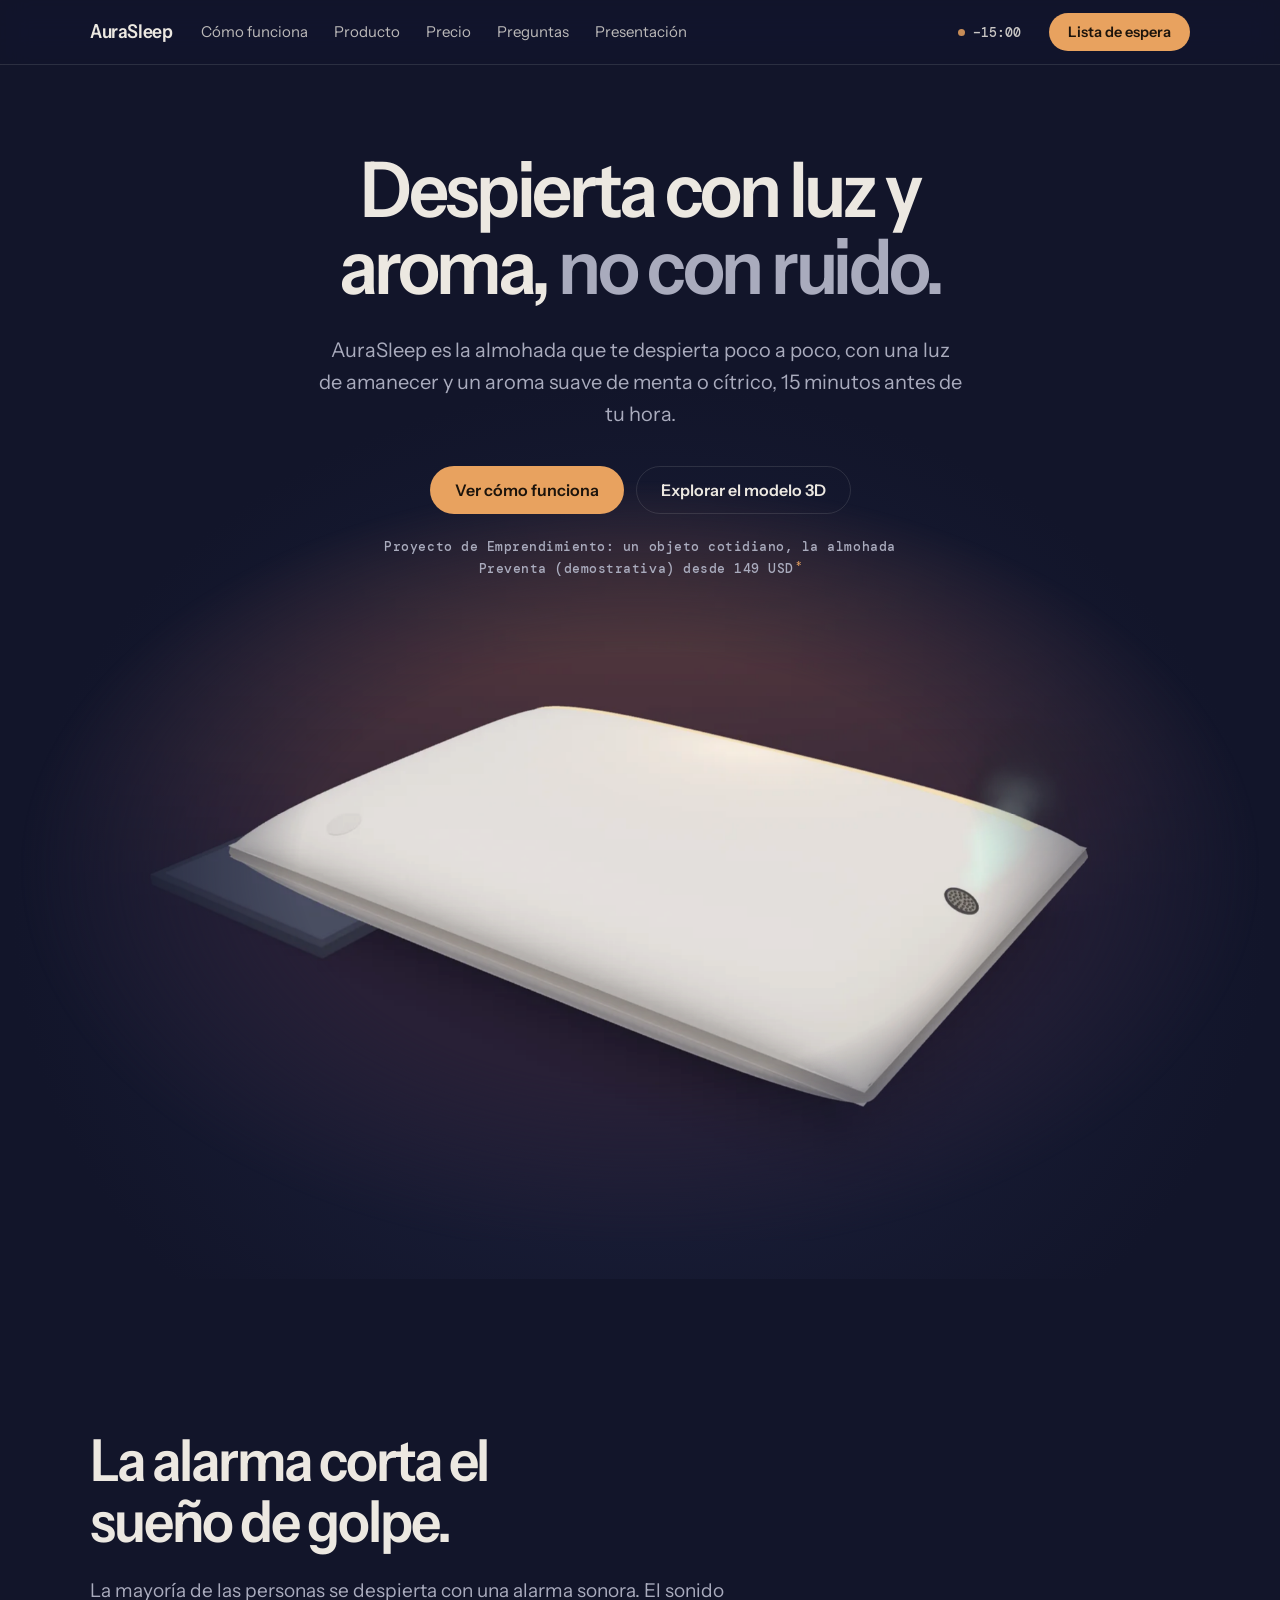
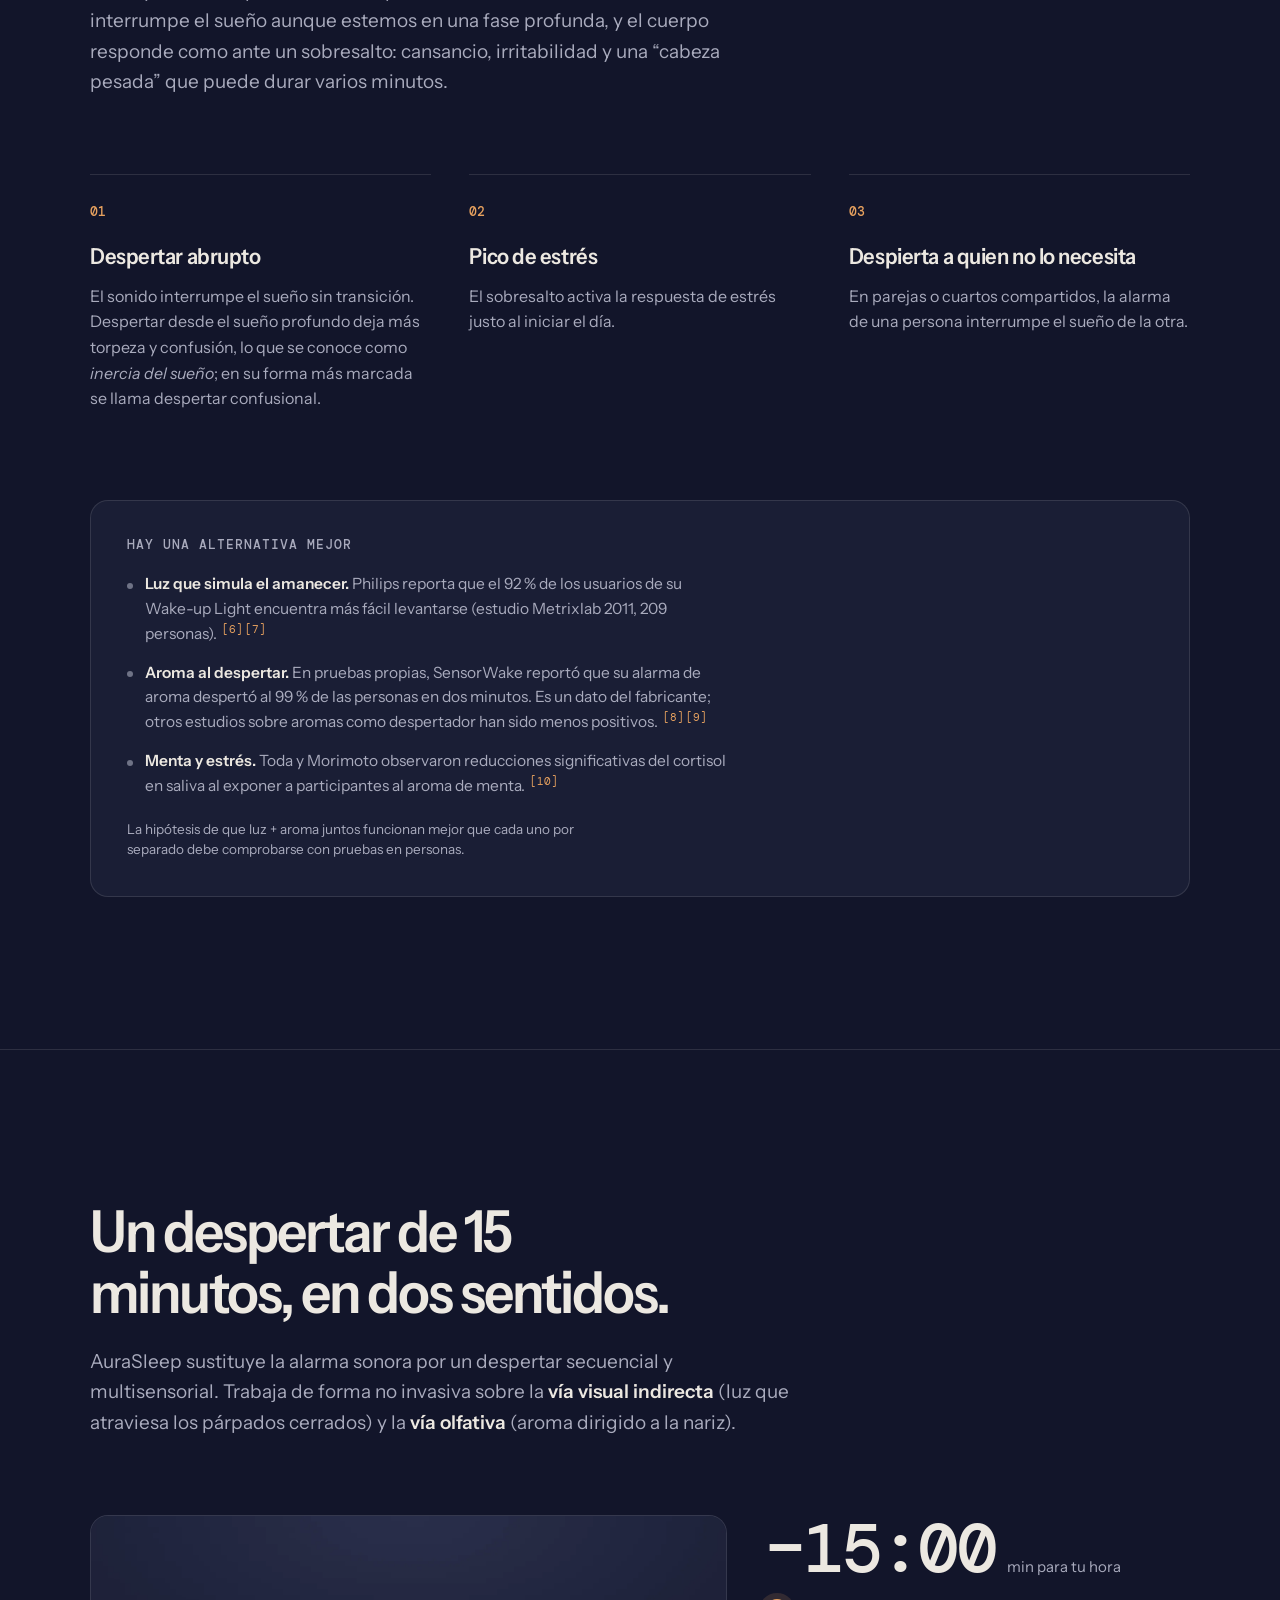
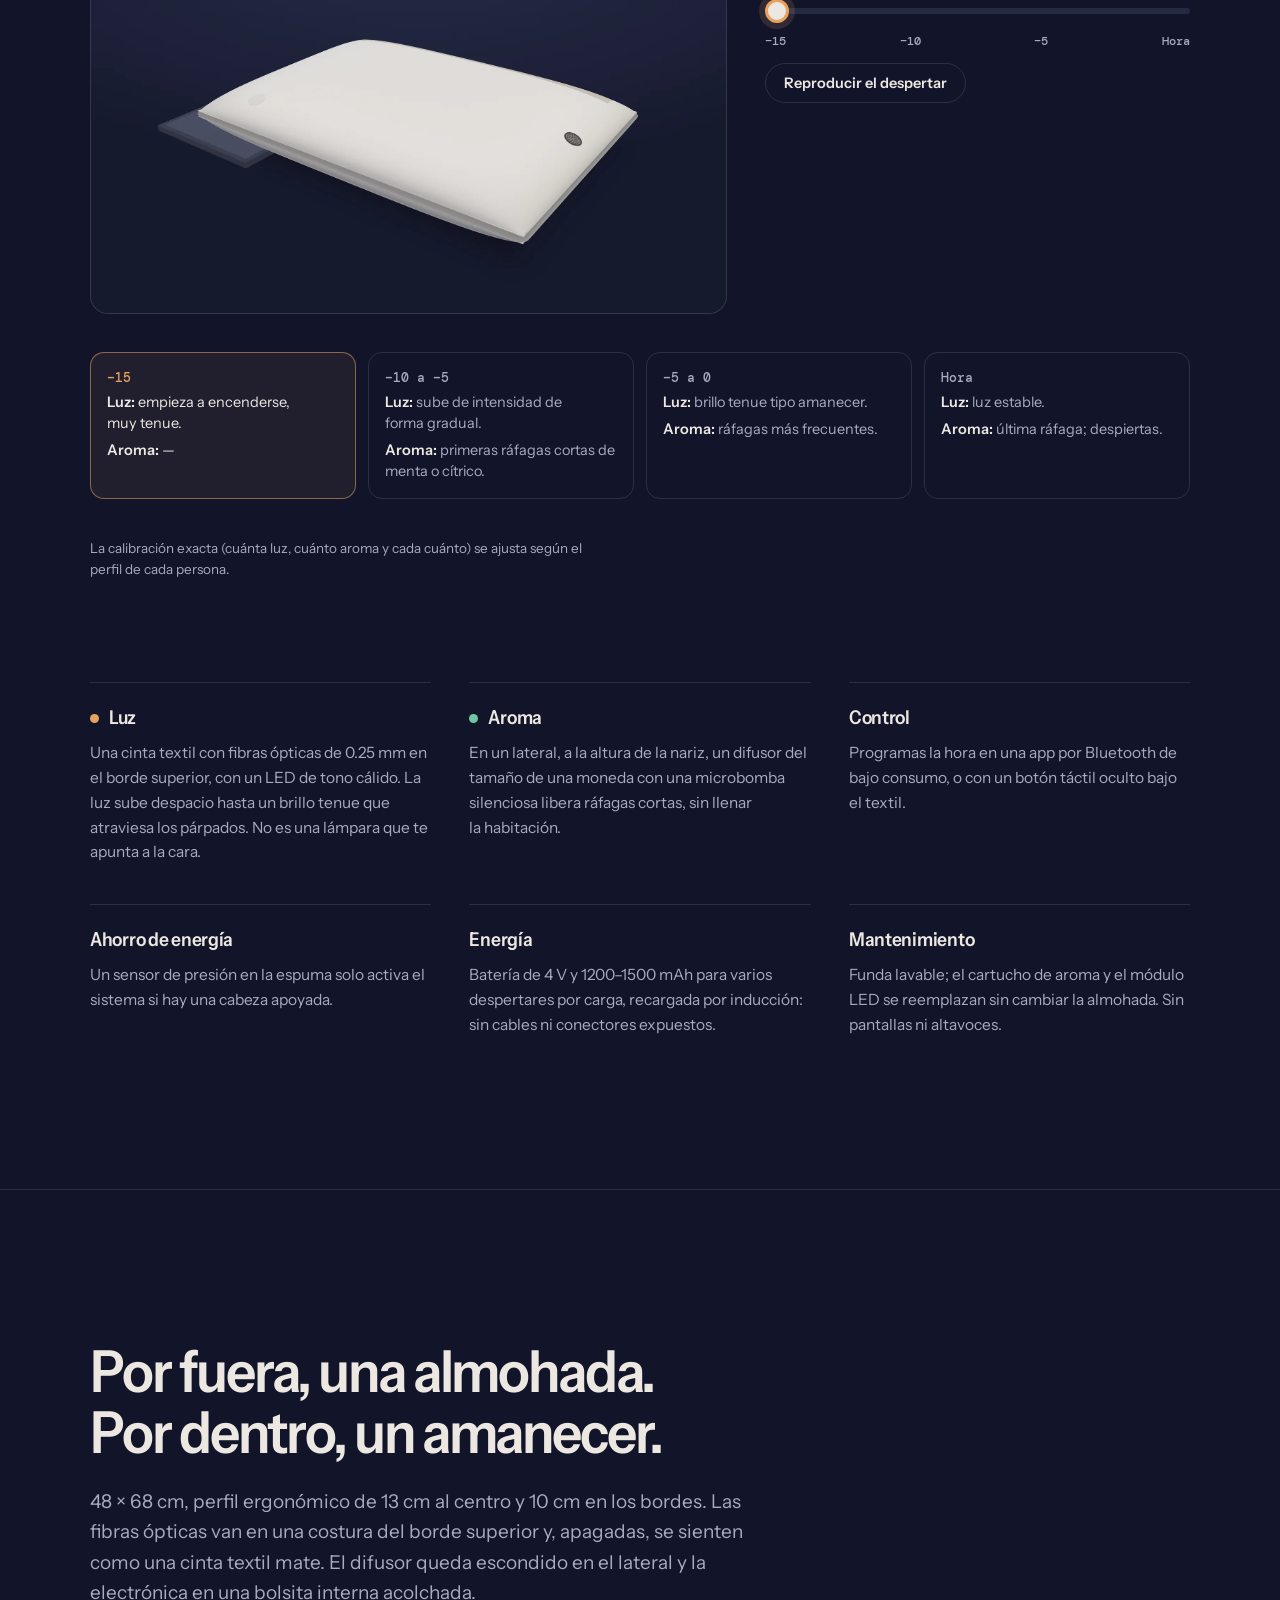
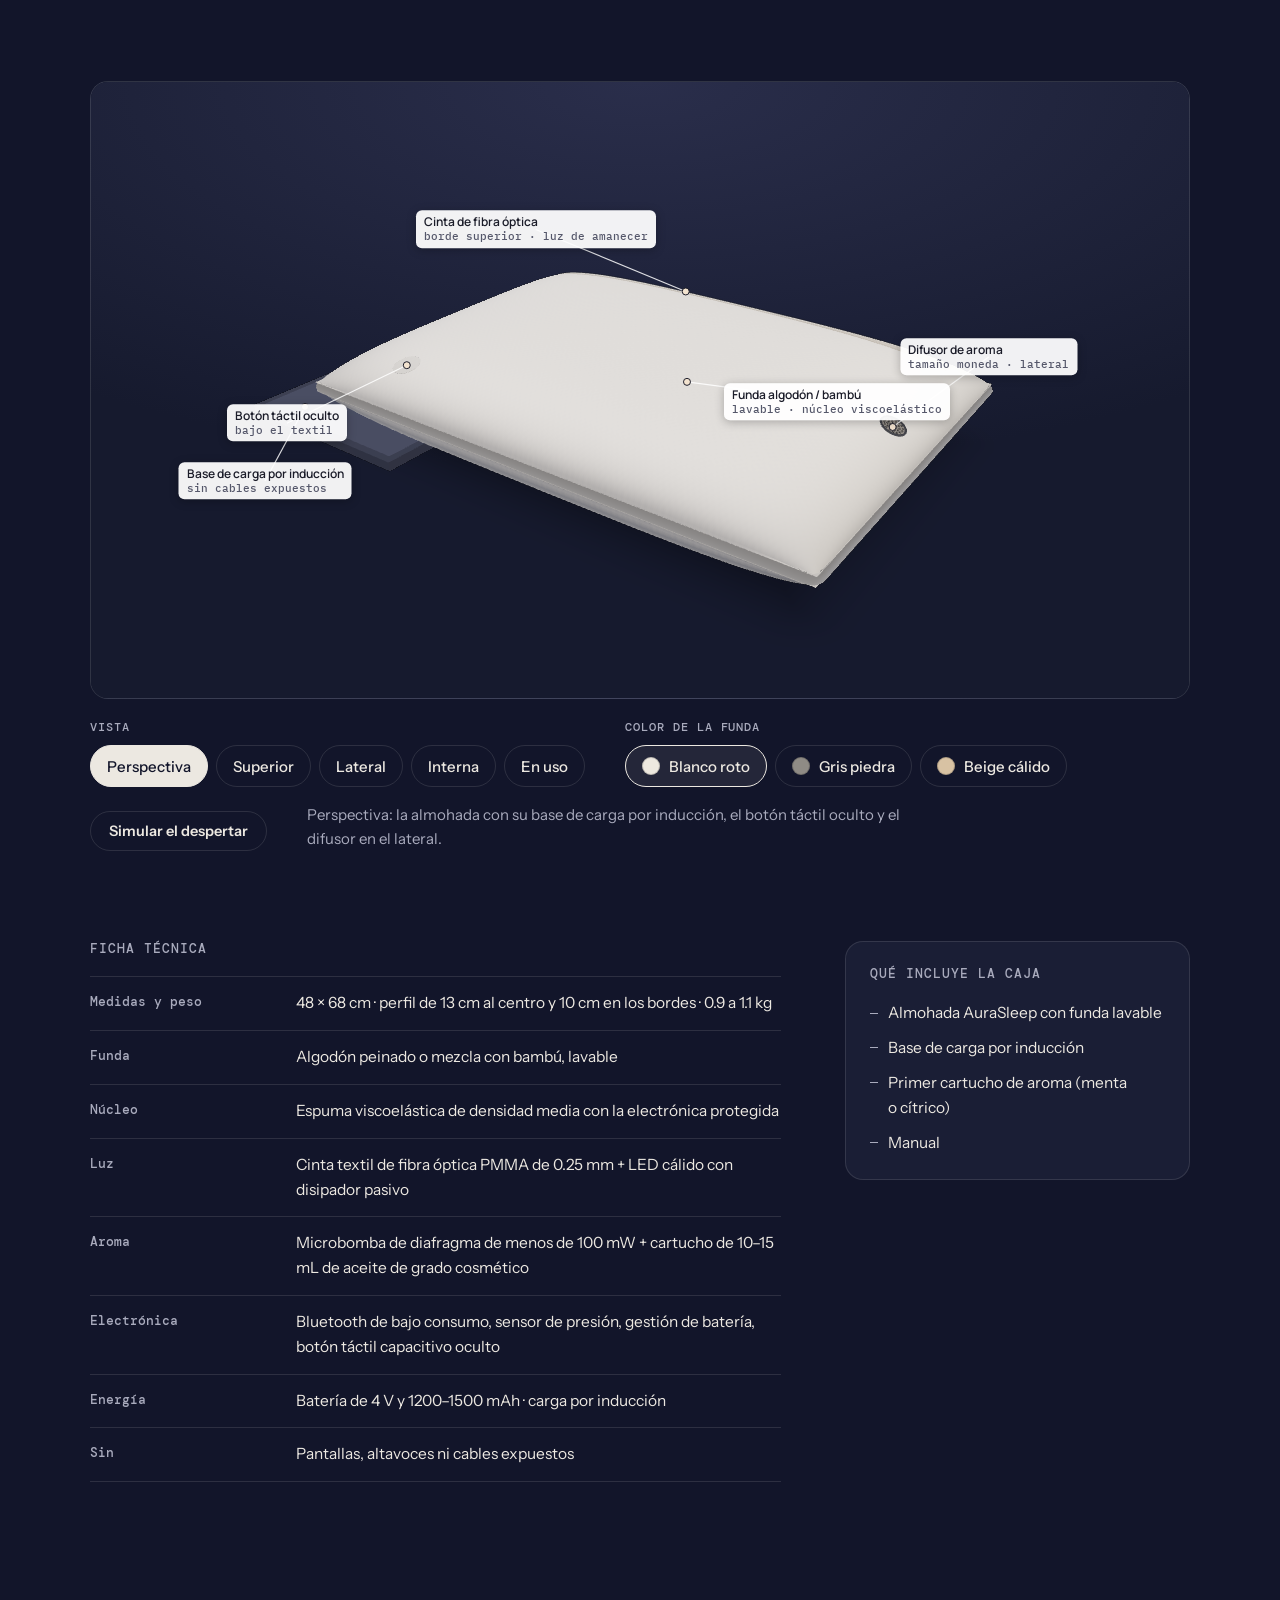
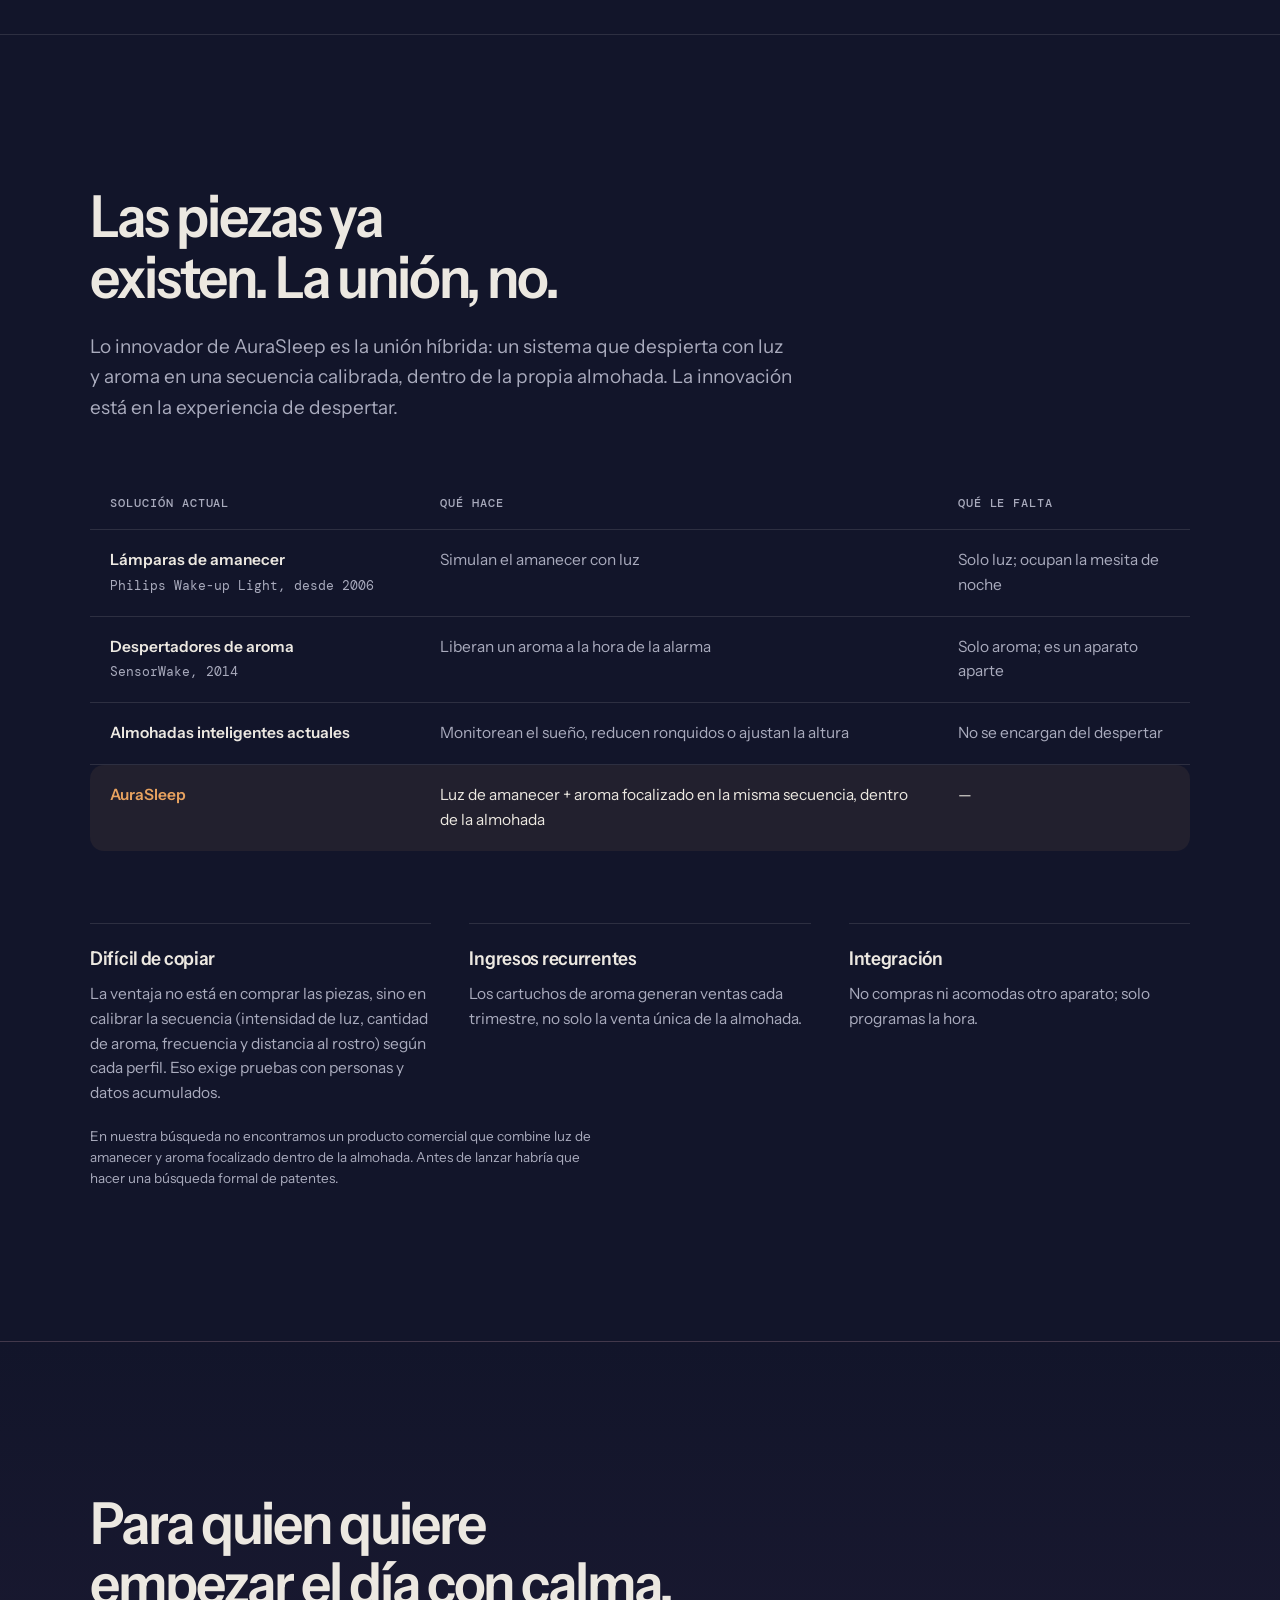
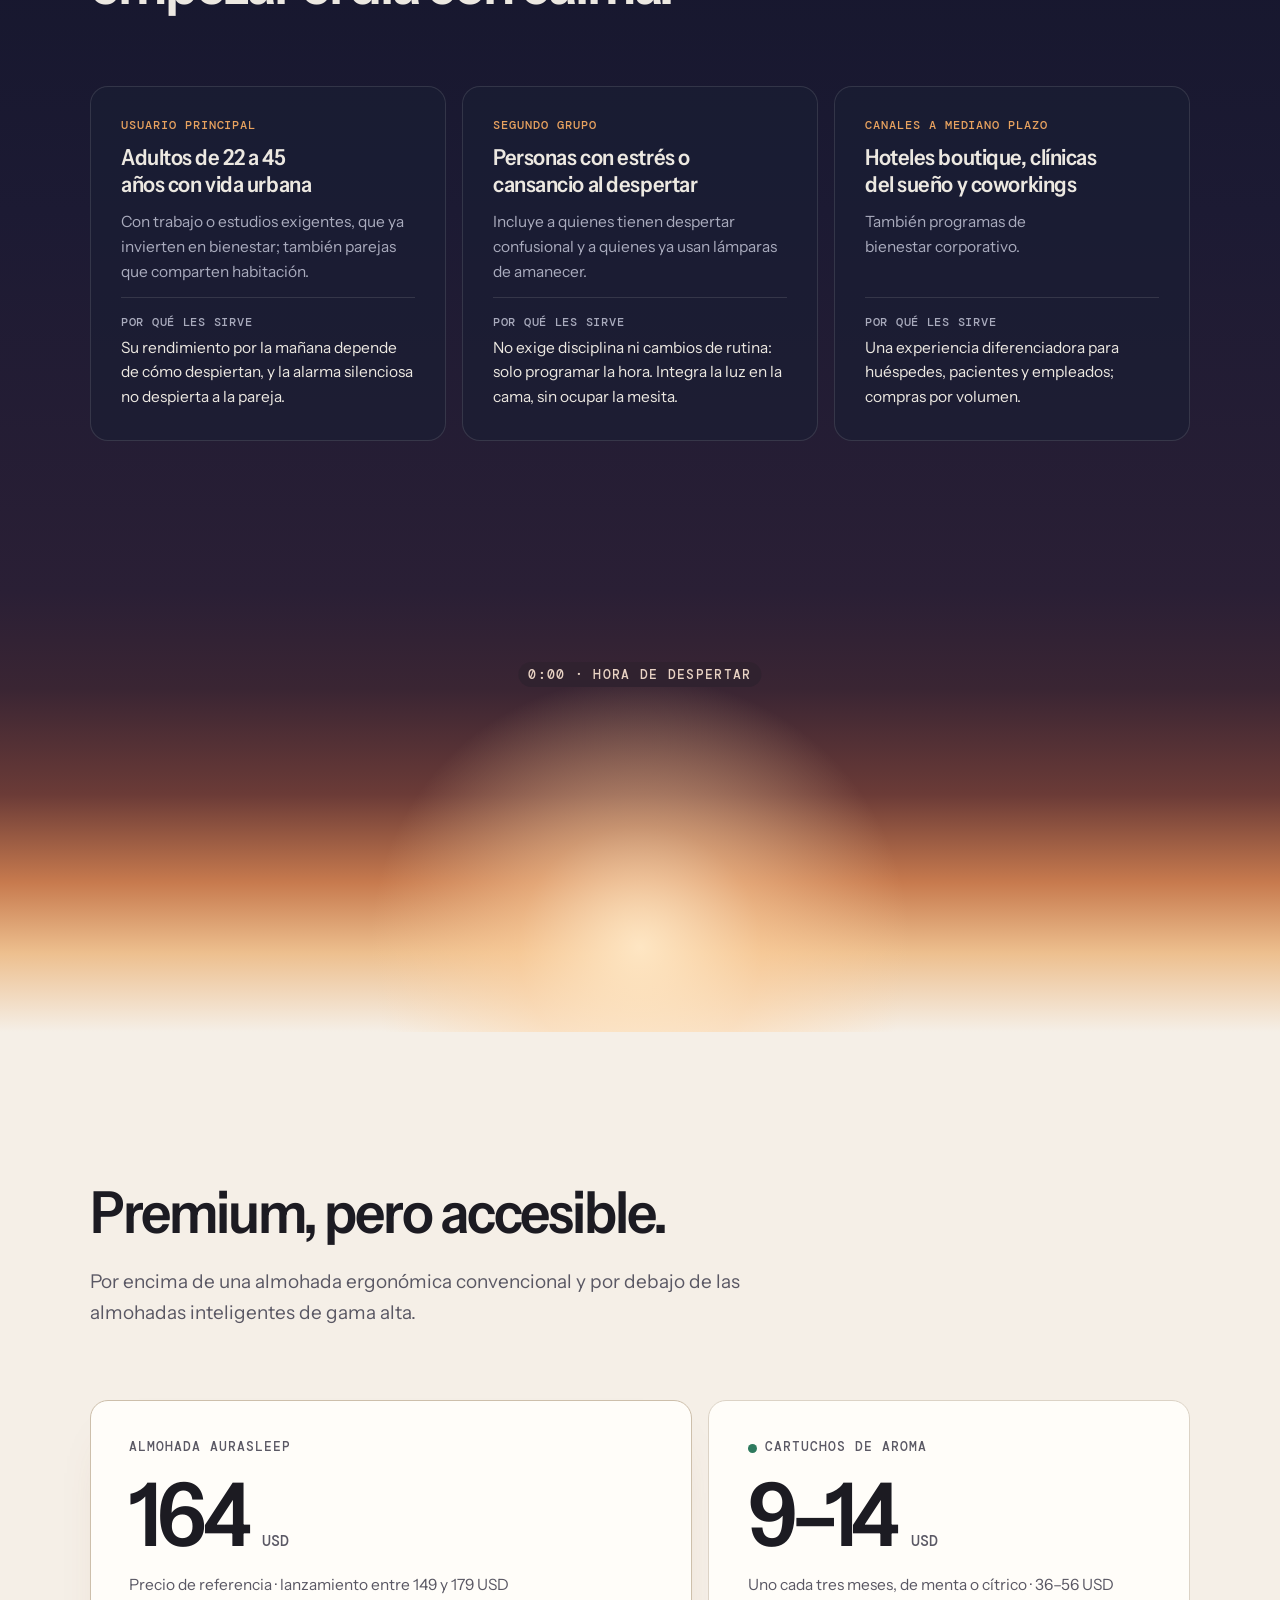
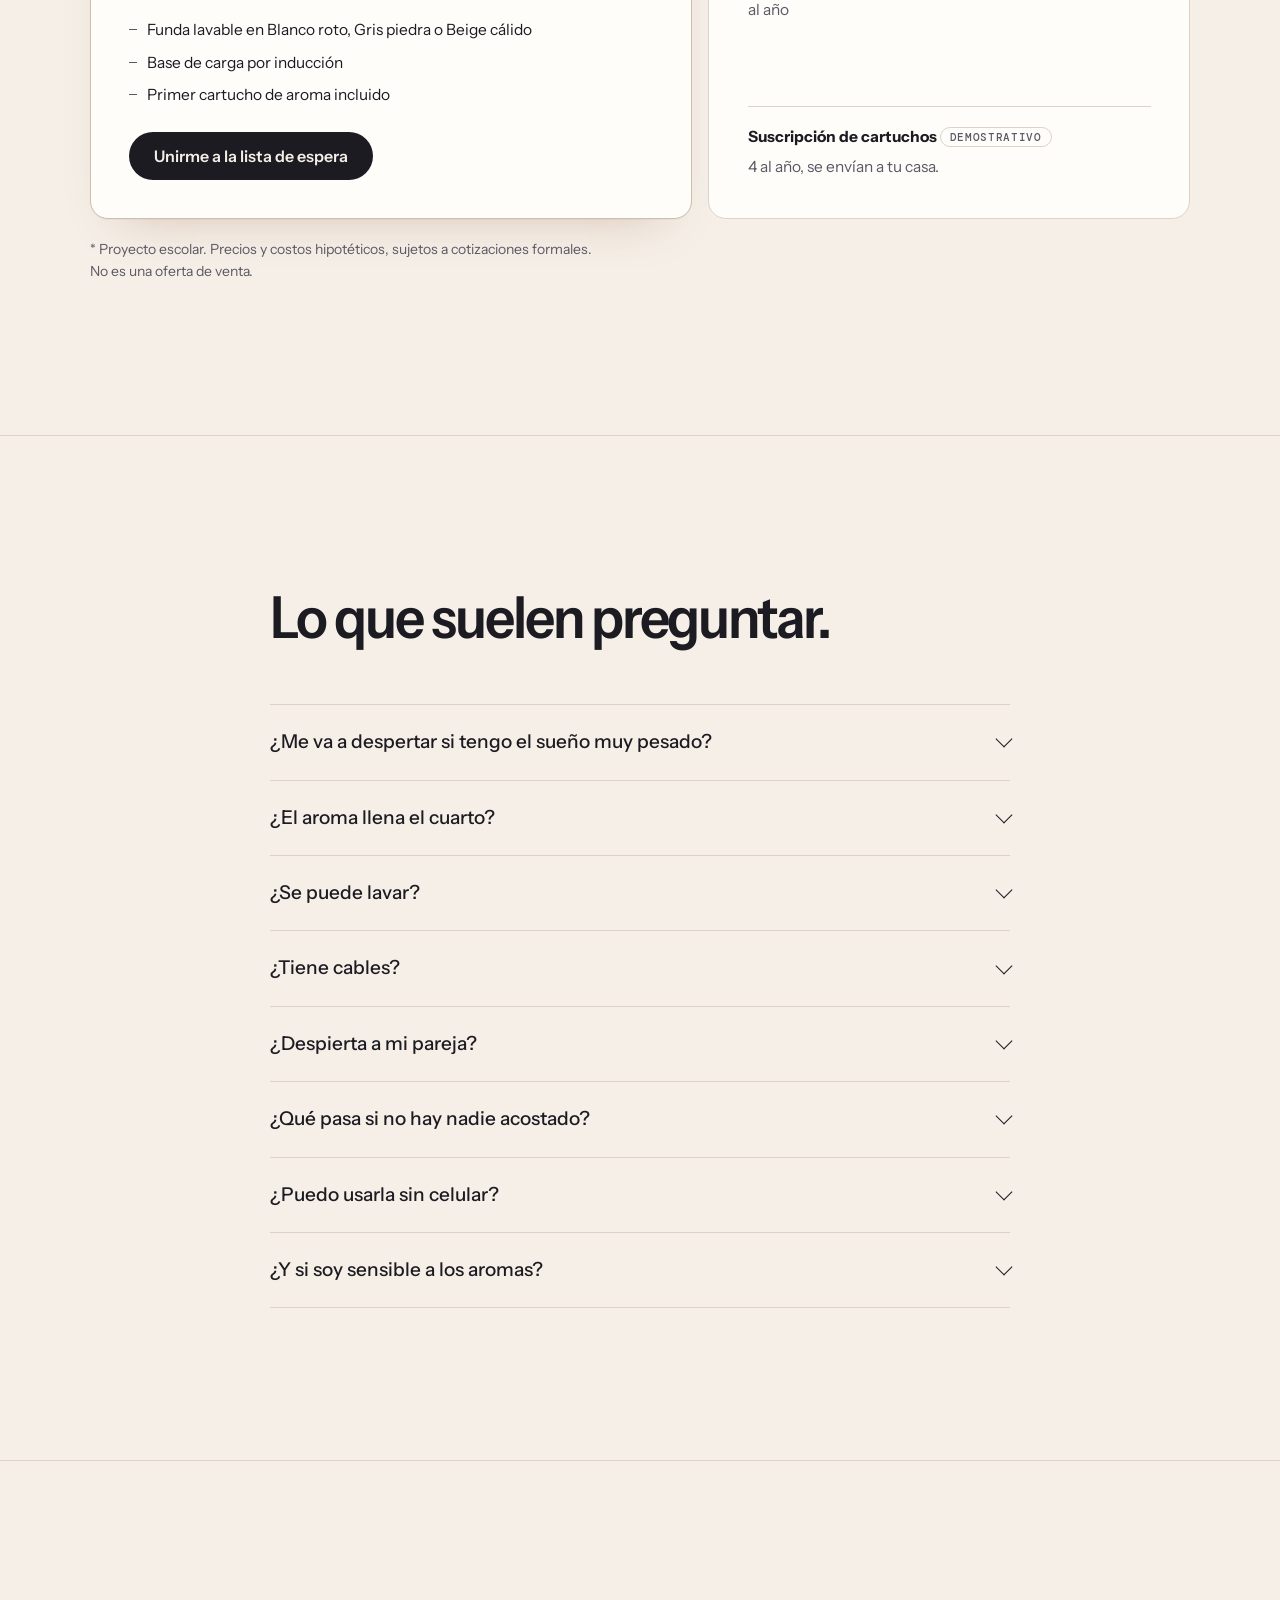
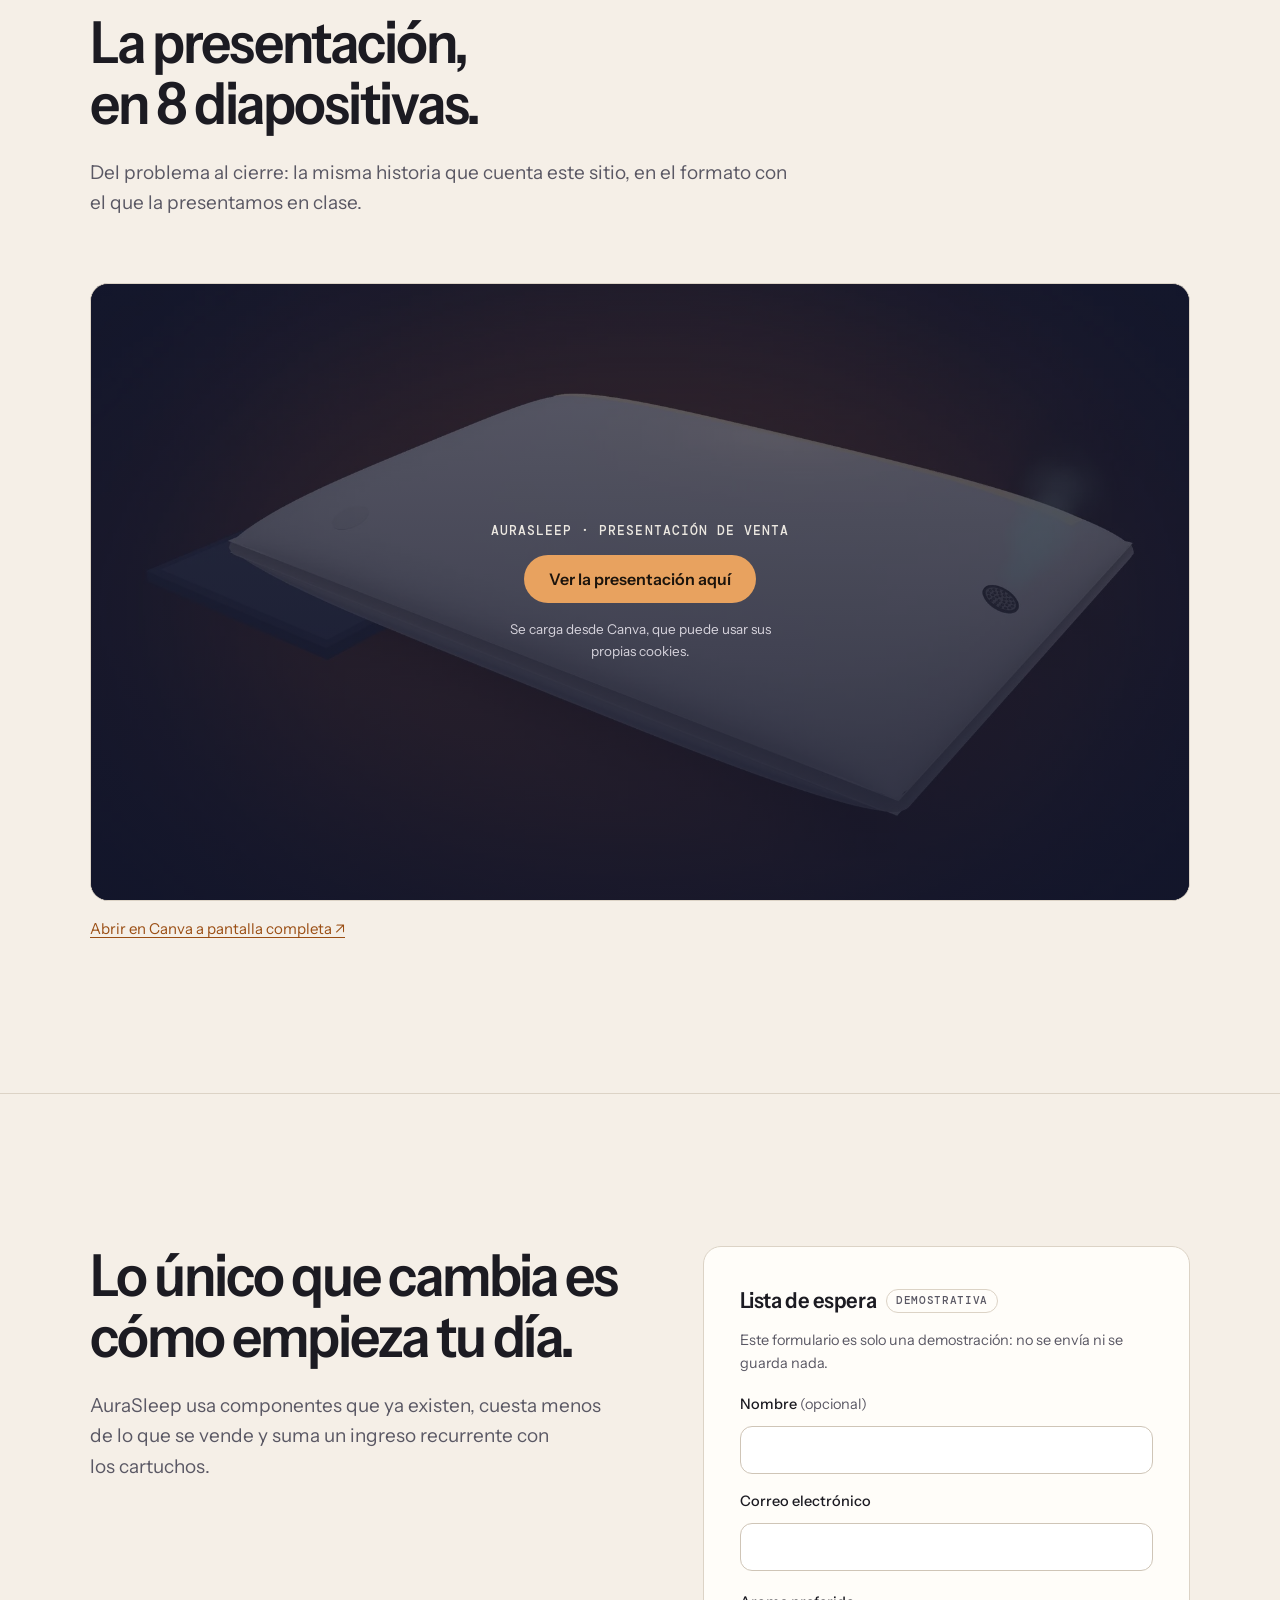
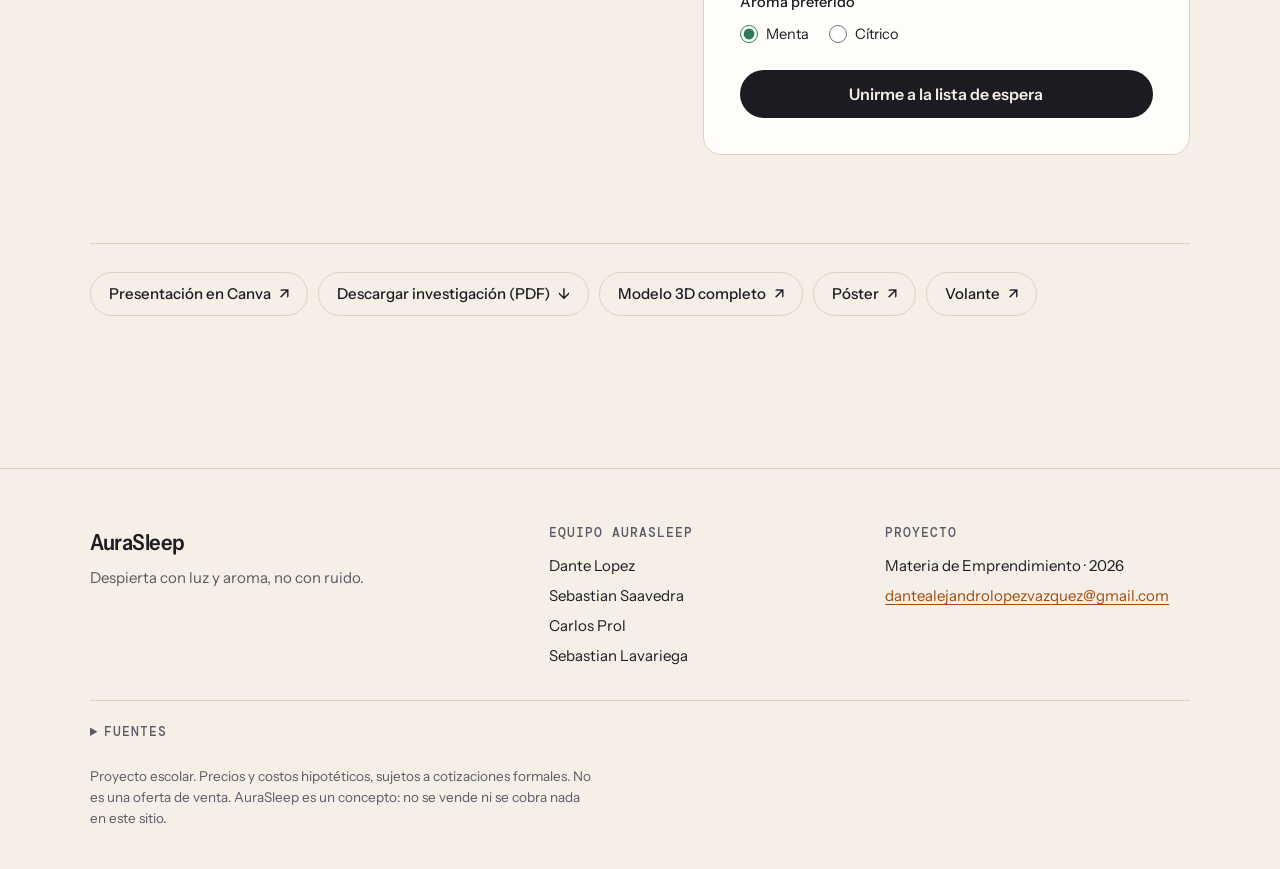
==== commit 7e794042: "Presentación de Canva incrustada Nueva sección «Presentación» (también en el menú) con el pitch de 8" ====
--- a/index.html
+++ b/index.html
@@ -24,6 +24,7 @@
         <li><a href="#producto">Producto</a></li>
         <li><a href="#precio">Precio</a></li>
         <li><a href="#preguntas">Preguntas</a></li>
+        <li><a href="#presentacion">Presentación</a></li>
       </ul>
     </nav>
     <span class="reloj" id="reloj" aria-hidden="true"><span class="reloj__punto"></span><span id="reloj-txt">−15:00</span></span>
@@ -308,6 +309,23 @@
   </div>
 </section>
 
+<!-- PRESENTACIÓN (Canva, se carga solo al pedirla) -->
+<section class="seccion dia" id="presentacion" aria-labelledby="presentacion-titulo">
+  <div class="envoltura">
+    <h2 id="presentacion-titulo">La presentación, en 8 diapositivas.</h2>
+    <p class="intro">Del problema al cierre: la misma historia que cuenta este sitio, en el formato con el que la presentamos en clase.</p>
+    <div class="canva" id="canva" data-src="https://www.canva.com/design/DAHZhJLSbZk/PKP8oiFlfbjpvsR61WyPbQ/view?embed">
+      <img class="canva__poster" src="public/img/fondo_amanecer.webp" width="1700" height="2200" alt="" loading="lazy">
+      <div class="canva__frente">
+        <p class="canva__titulo">AuraSleep · Presentación de venta</p>
+        <button class="btn" type="button" id="canva-cargar">Ver la presentación aquí</button>
+        <p class="canva__aviso">Se carga desde Canva, que puede usar sus propias cookies.</p>
+      </div>
+    </div>
+    <p class="canva__abrir"><a href="https://www.canva.com/design/DAHZhJLSbZk/PKP8oiFlfbjpvsR61WyPbQ/view" target="_blank" rel="noopener">Abrir en Canva a pantalla completa <span aria-hidden="true">↗</span><span class="sr"> (se abre en otra pestaña)</span></a></p>
+  </div>
+</section>
+
 <!-- 9. CIERRE -->
 <section class="seccion dia cierre" id="lista" aria-labelledby="cierre-titulo">
   <div class="envoltura">
--- a/css/estilos.css
+++ b/css/estilos.css
@@ -86,7 +86,8 @@
 .reloj__punto{width:7px;height:7px;border-radius:50%;background:var(--ambar);opacity:var(--brillo,.25)}
 .barra .btn--chico{min-height:38px}
 .barra.es-dia .btn{background:var(--tinta);color:var(--papel)}
-@media (max-width:860px){.barra__nav{display:none}}
+.barra__nav a,.barra .btn{white-space:nowrap}
+@media (max-width:1040px){.barra__nav{display:none}}
 @media (max-width:420px){.barra__in{gap:12px}.barra .btn--chico{padding:0 14px;font-size:13.5px}}
 
 /* ---------- hero ---------- */
@@ -321,6 +322,20 @@
 @keyframes aparece{from{opacity:0;transform:translateY(-4px)}}
 @media (prefers-reduced-motion:reduce){.acordeon details[open] p{animation:none}.acordeon summary::after{transition:none}}
 
+/* ---------- presentación (Canva) ---------- */
+.canva{position:relative;margin-top:clamp(40px, 5vw, 64px);aspect-ratio:16/9;border-radius:var(--r);overflow:hidden;background:var(--noche);border:1px solid var(--linea)}
+.canva iframe{position:absolute;inset:0;width:100%;height:100%;border:0}
+.canva__poster{position:absolute;inset:0;width:100%;height:100%;object-fit:cover;opacity:.55}
+.canva__frente{position:absolute;inset:0;display:flex;flex-direction:column;align-items:center;justify-content:center;gap:16px;padding:20px;text-align:center;
+  background:linear-gradient(180deg, rgba(18,21,42,.35), rgba(18,21,42,.75));color:var(--luna)}
+.canva__titulo{font:500 13px var(--f-mono);letter-spacing:.08em;text-transform:uppercase;color:var(--luna)}
+.dia .canva .btn{background:var(--ambar);color:var(--ambar-tinta)}
+.dia .canva .btn:hover{background:#F0B57A}
+.canva__aviso{font-size:13.5px;color:#D6D3DC;max-width:36ch}
+.canva__abrir{margin-top:16px;font-size:15px}
+.canva__abrir a{color:var(--ambar-oscuro);text-underline-offset:3px}
+@media (max-width:560px){.canva:not(.cargada){aspect-ratio:4/5}}
+
 /* ---------- cierre ---------- */
 .cierre__grid{display:grid;grid-template-columns:minmax(0,1.1fr) minmax(0,1fr);gap:clamp(40px, 6vw, 88px);align-items:start}
 .lista{background:var(--superficie);border:1px solid var(--linea);border-radius:var(--r);padding:clamp(24px, 3vw, 36px);display:grid;gap:10px}
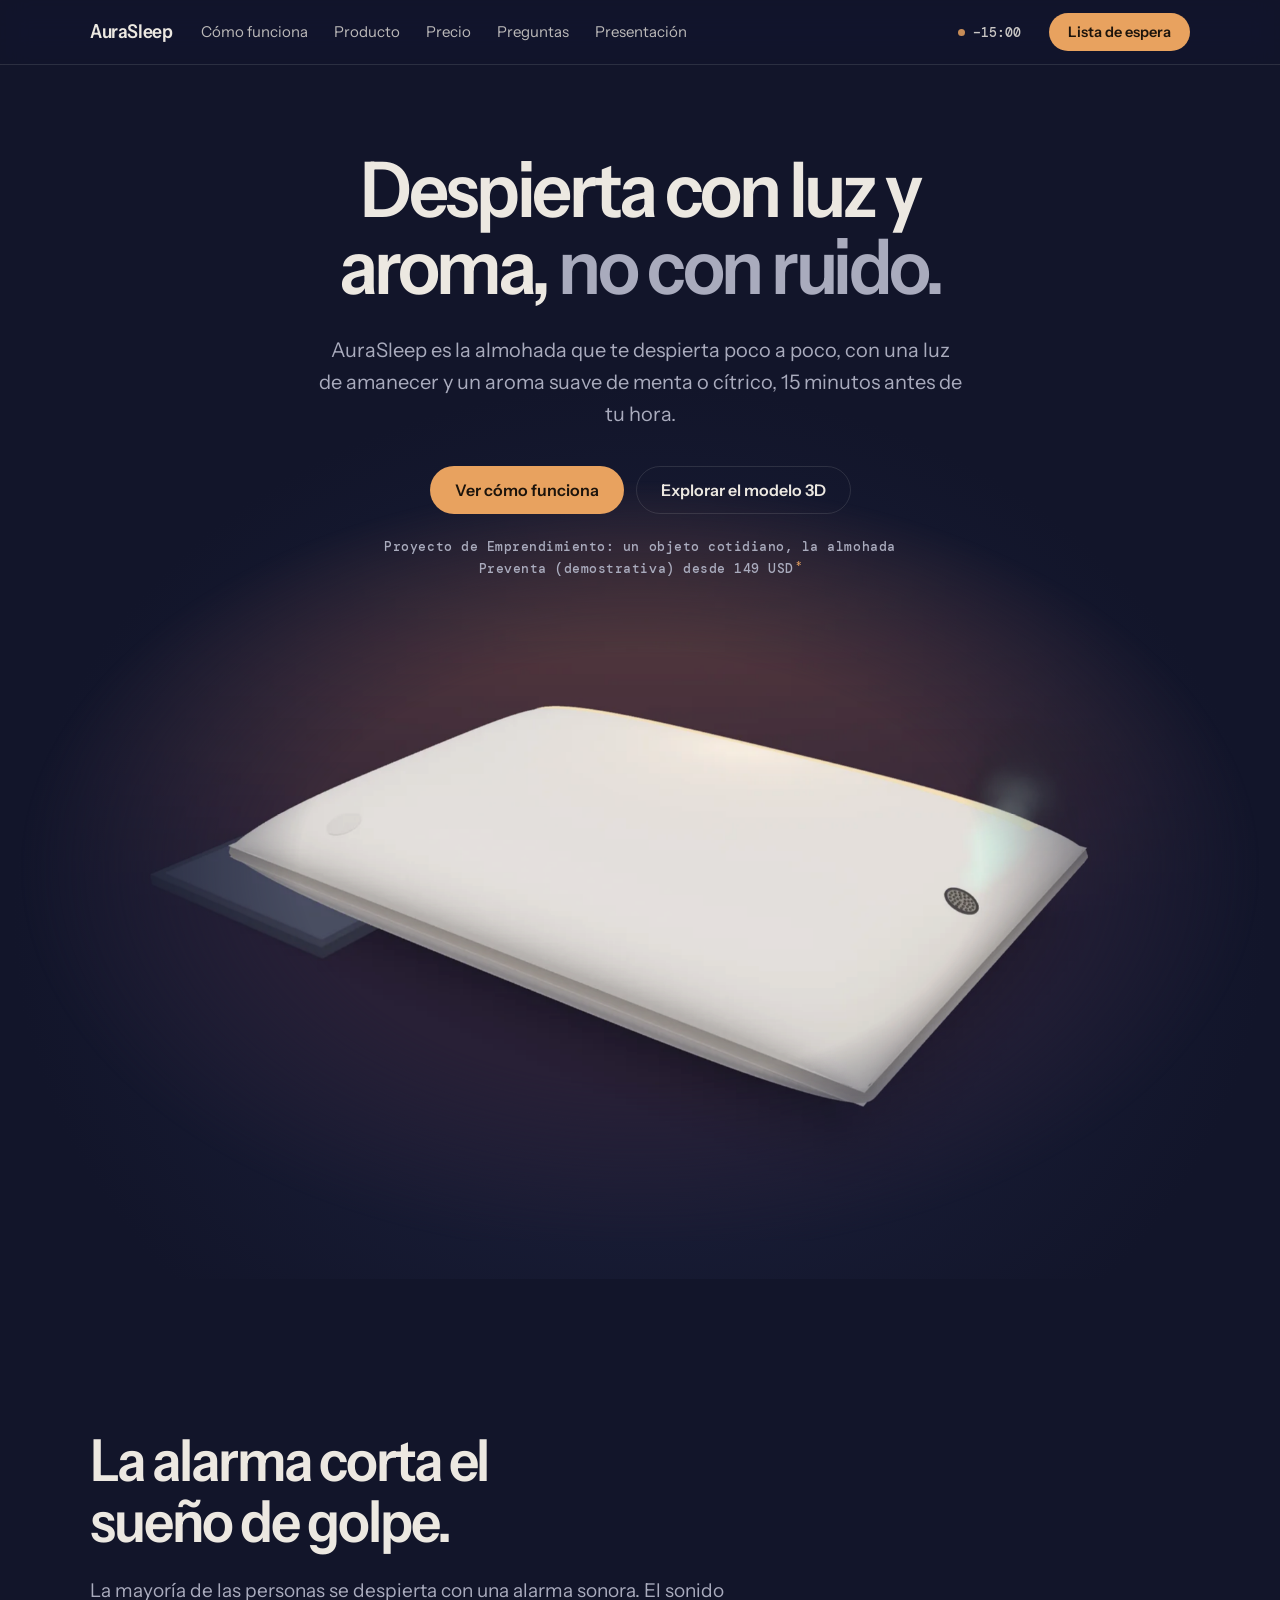
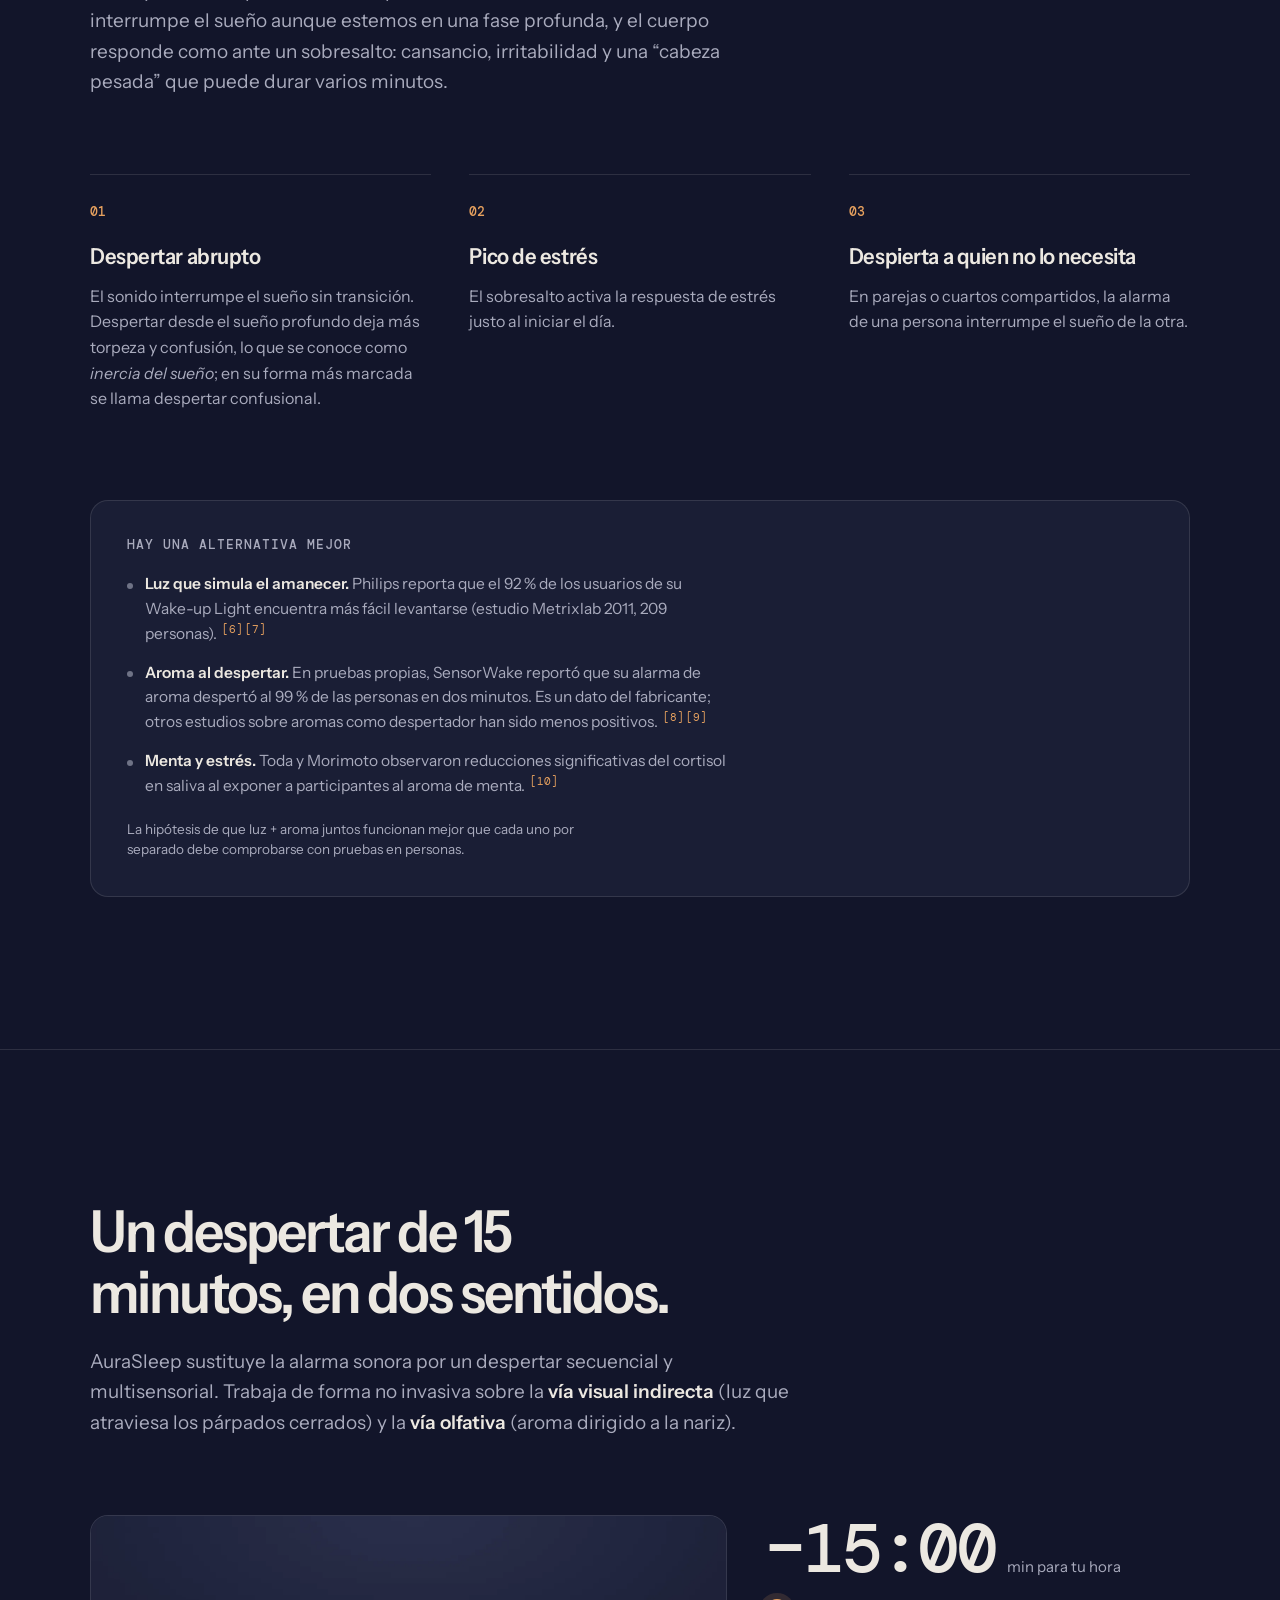
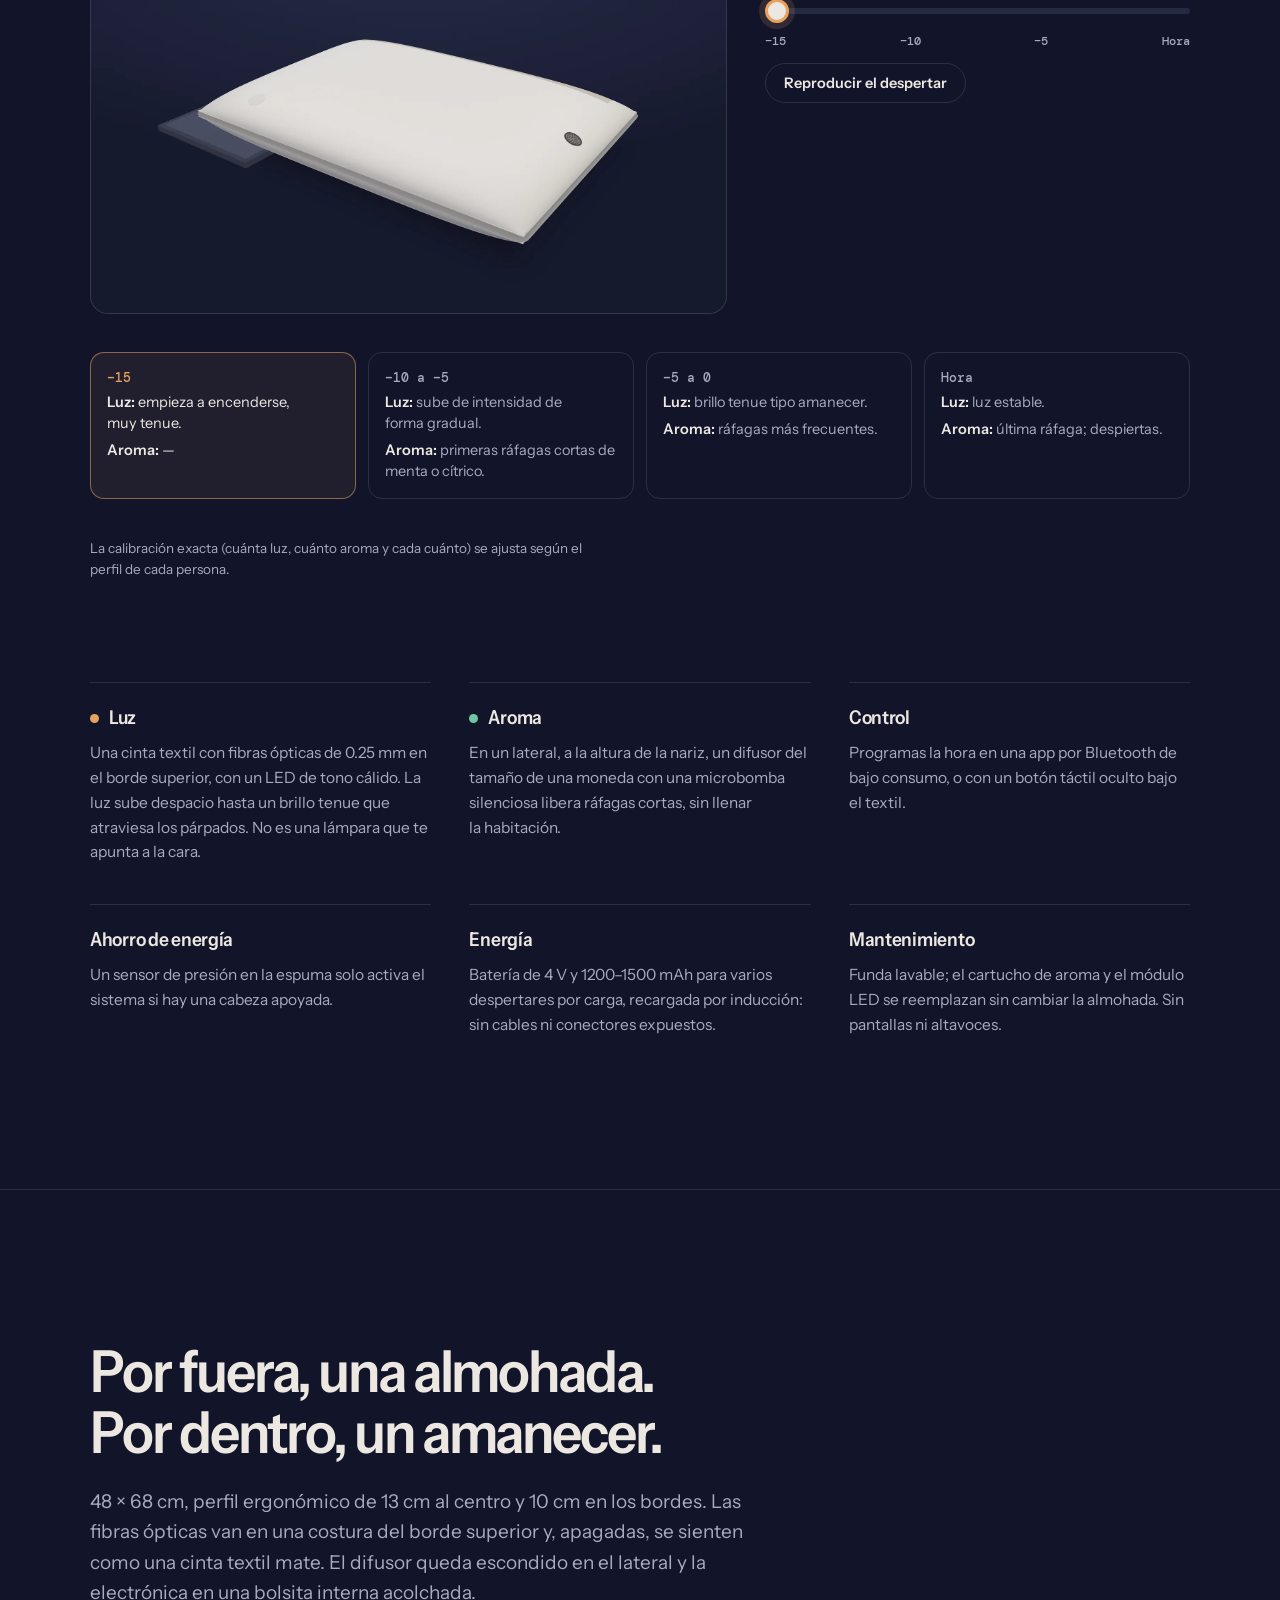
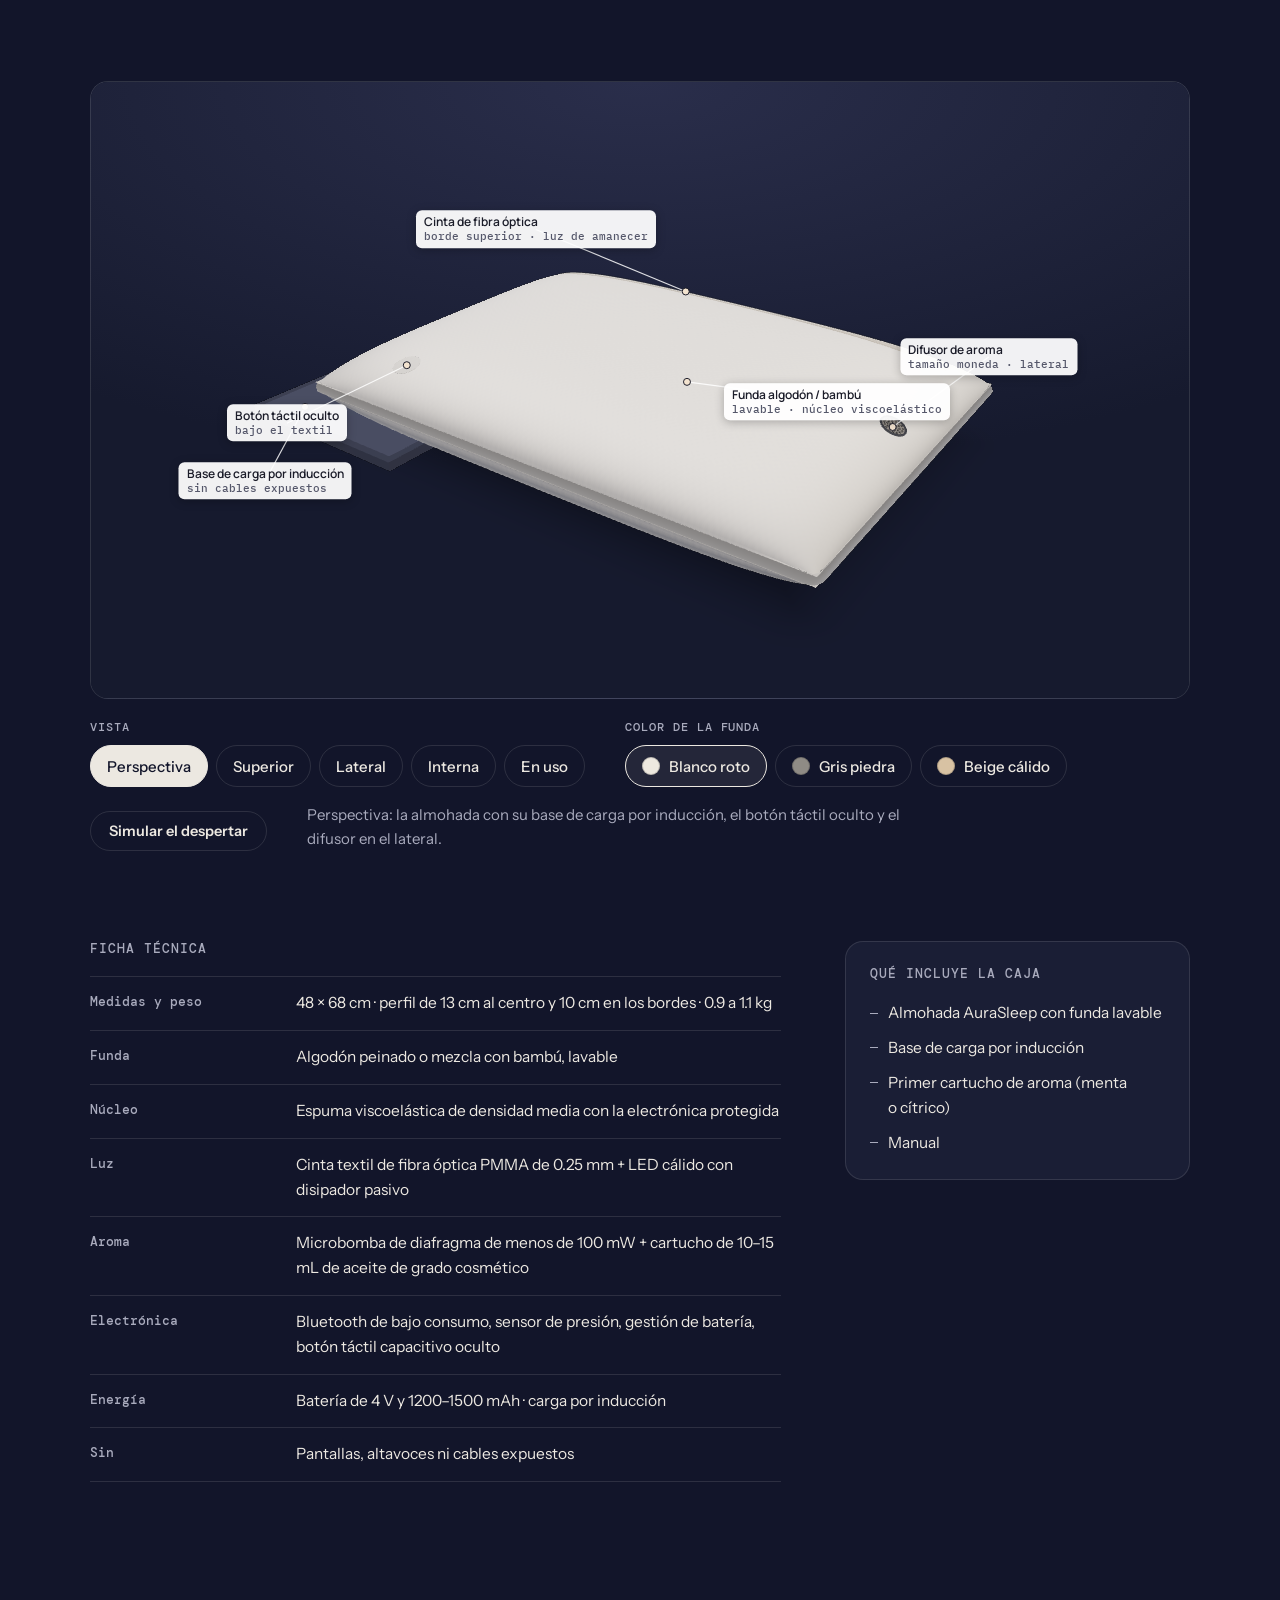
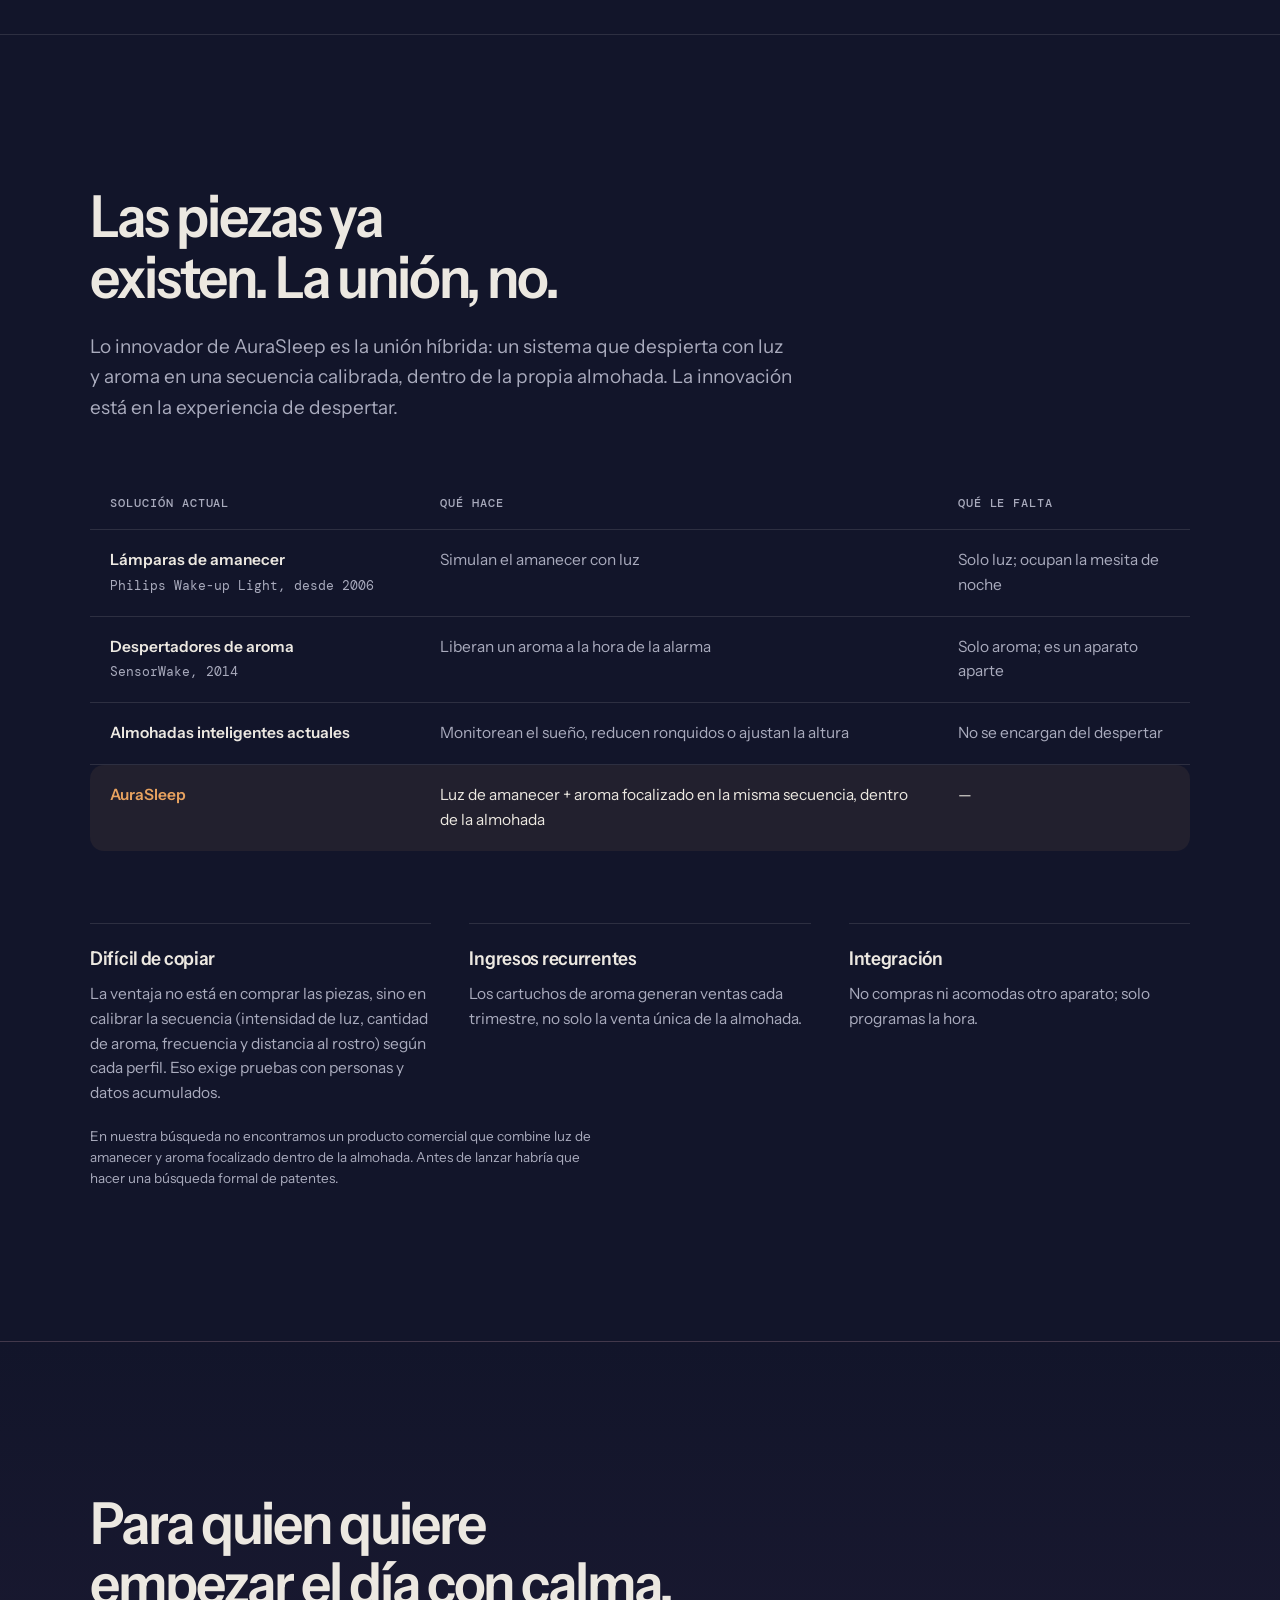
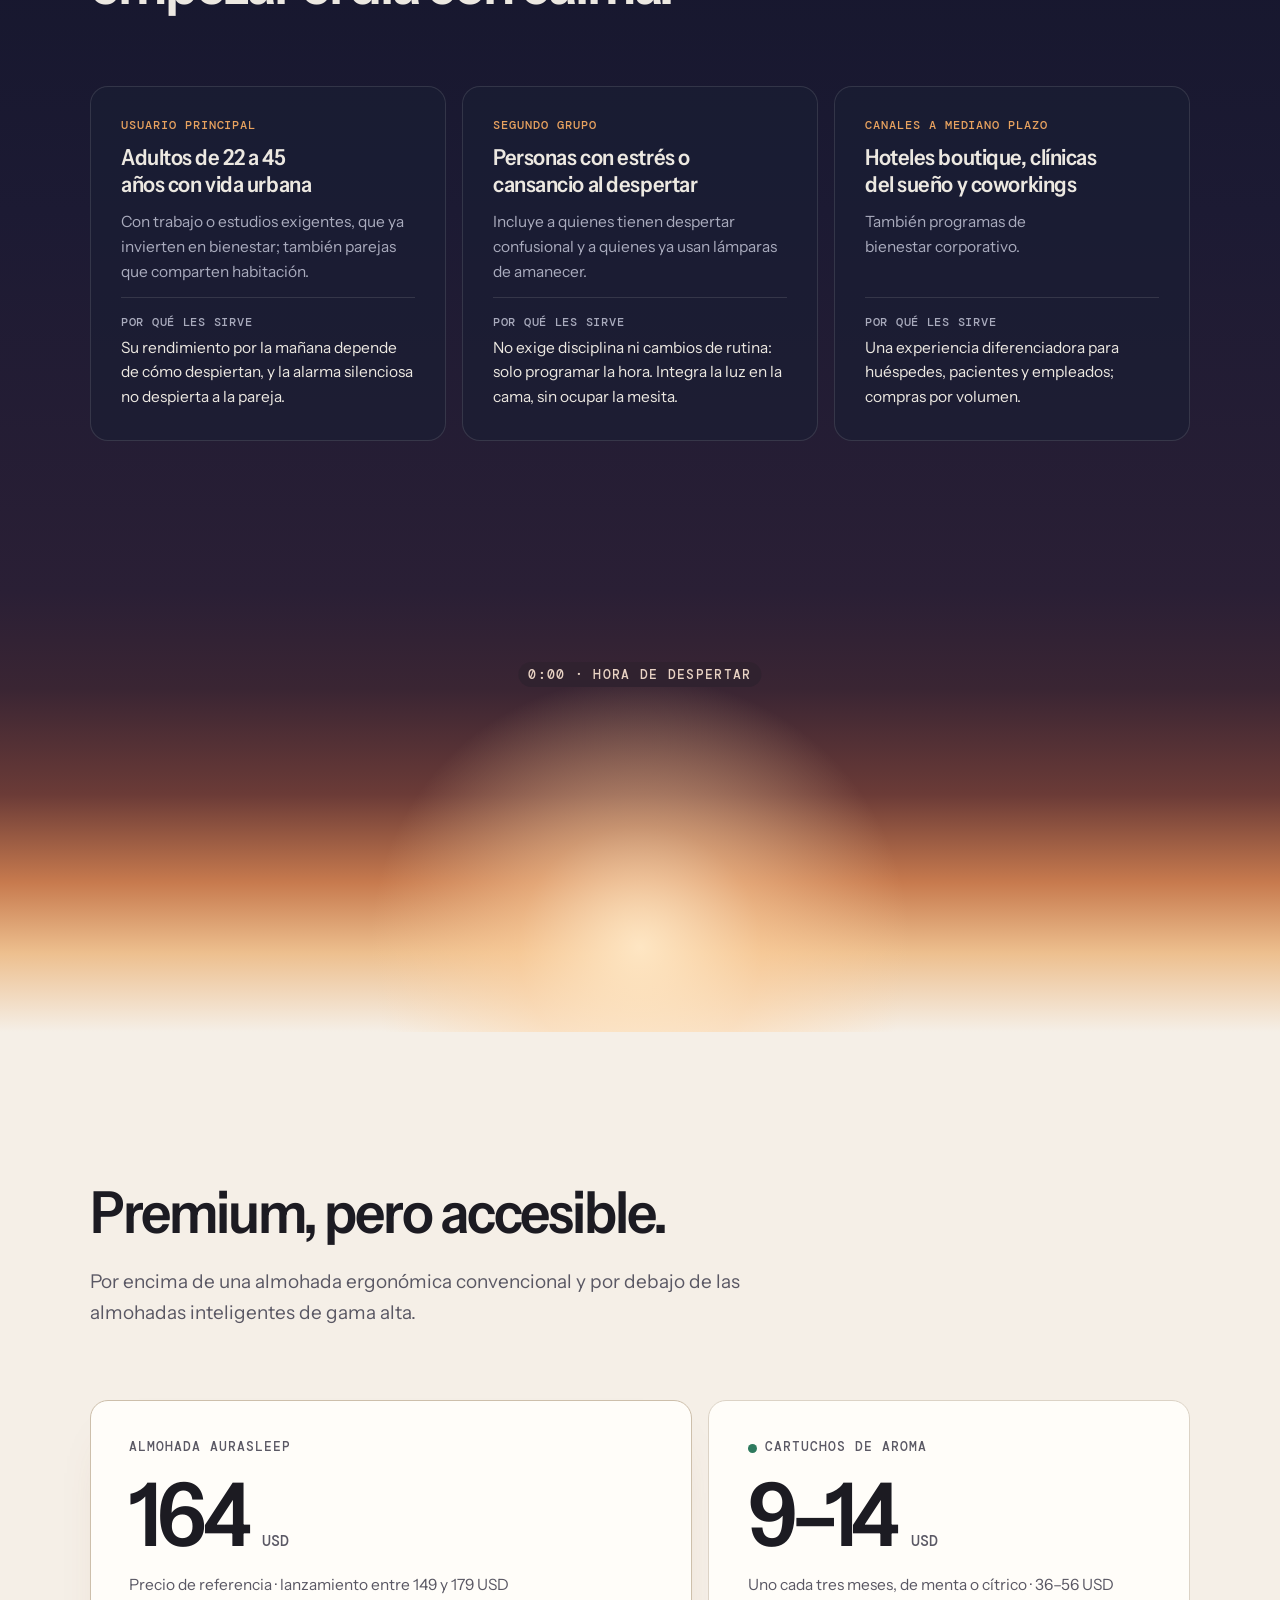
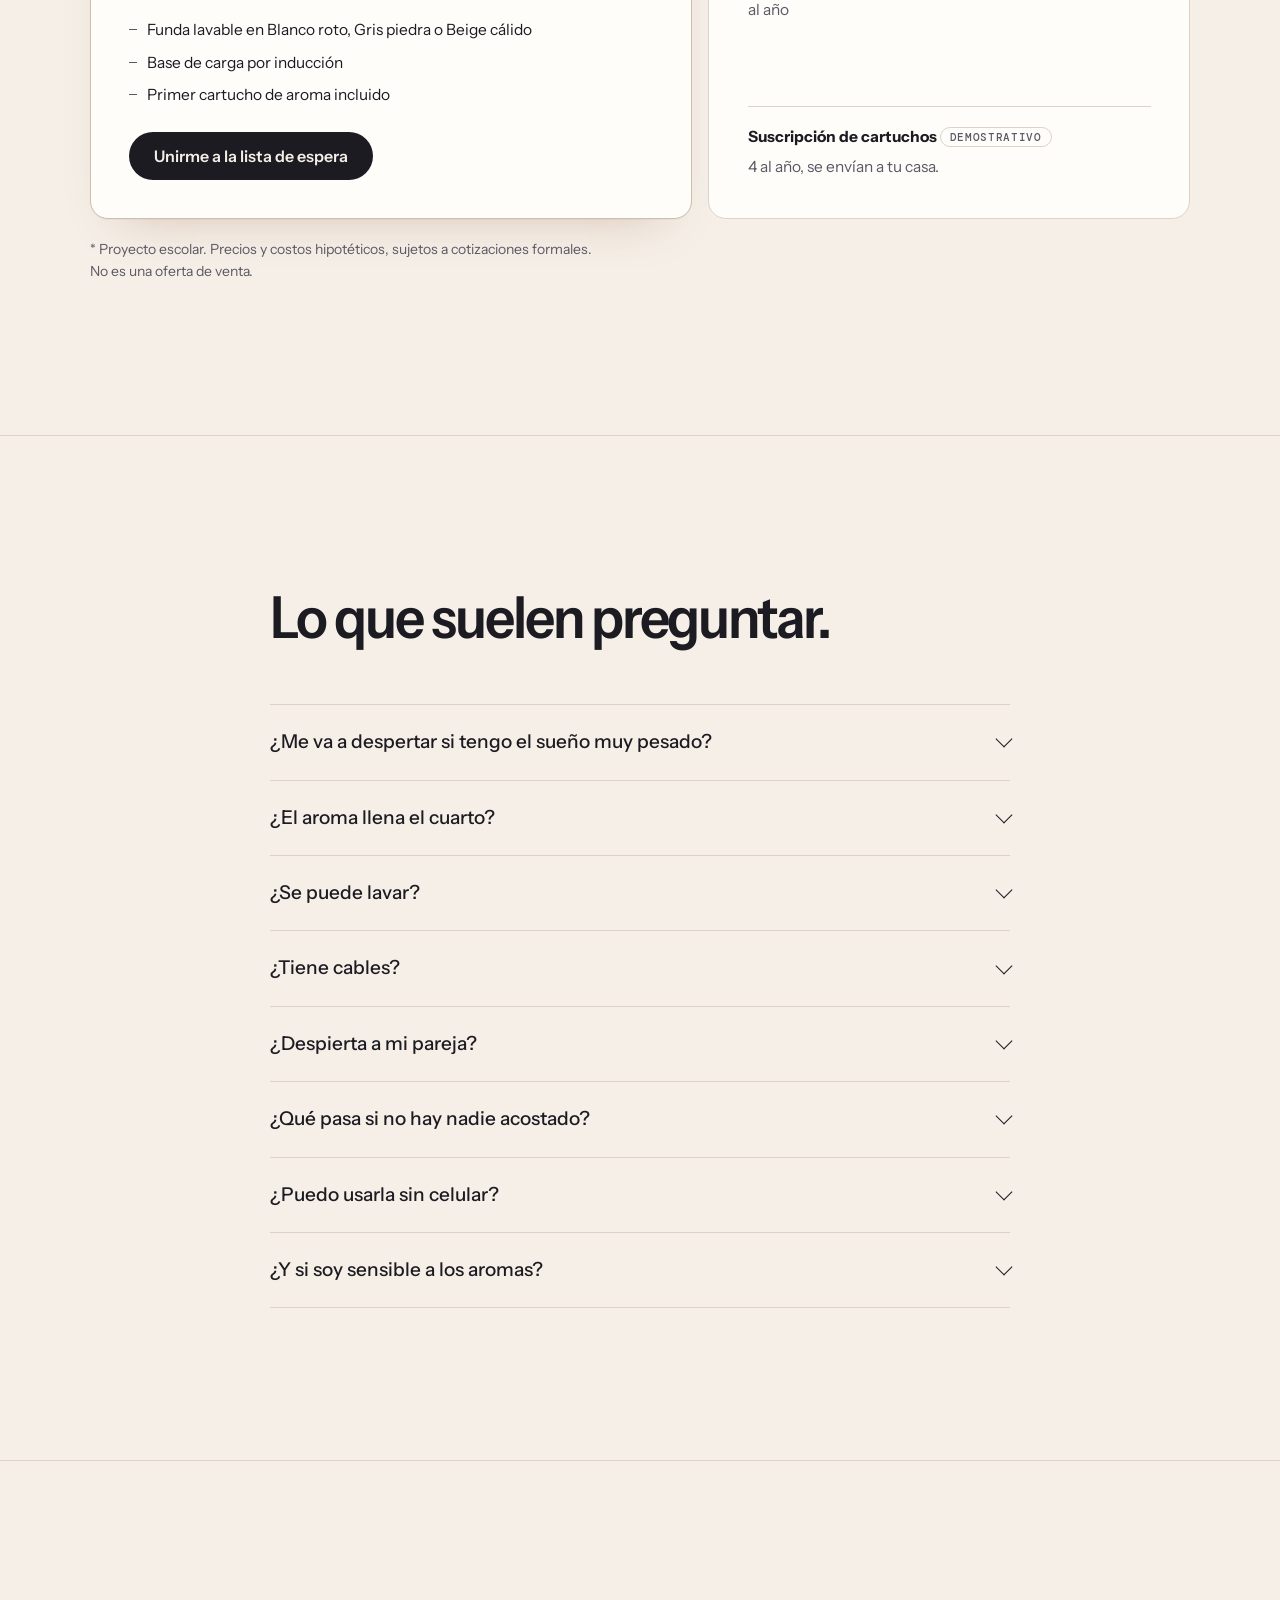
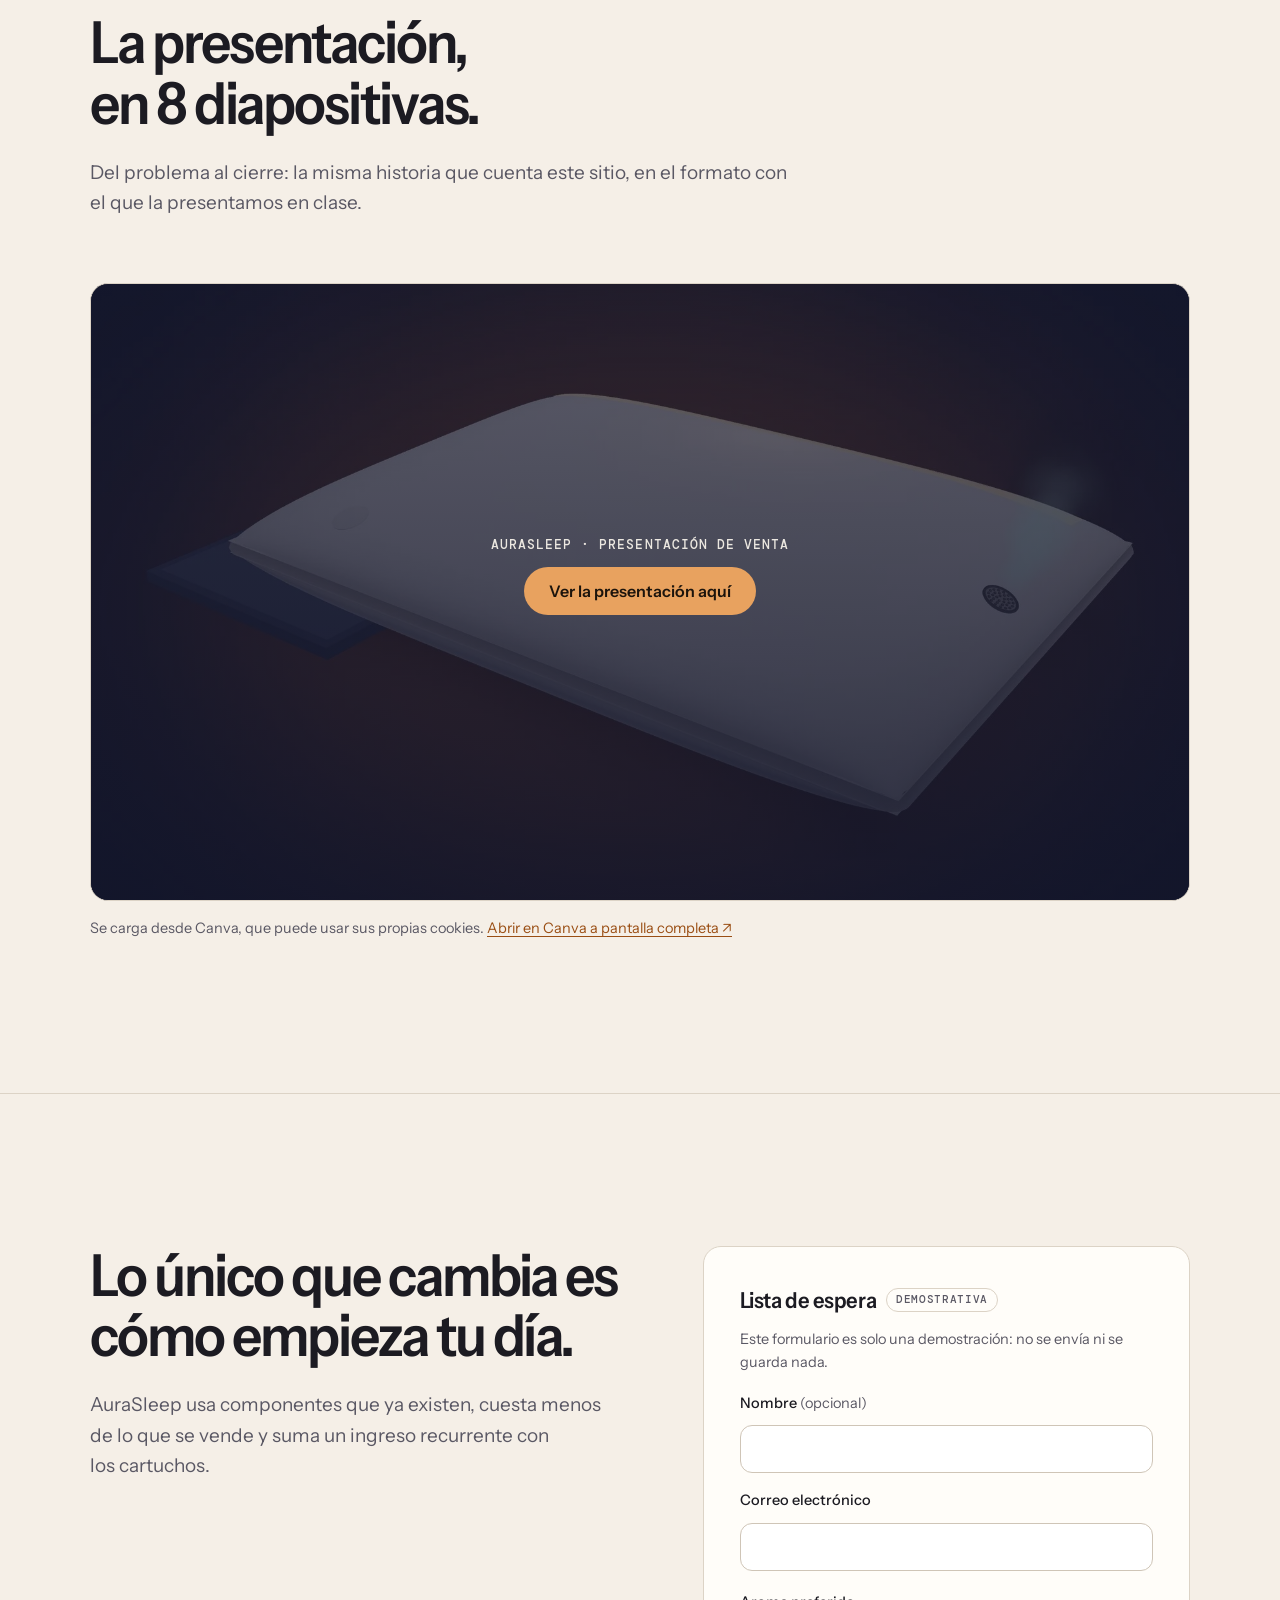
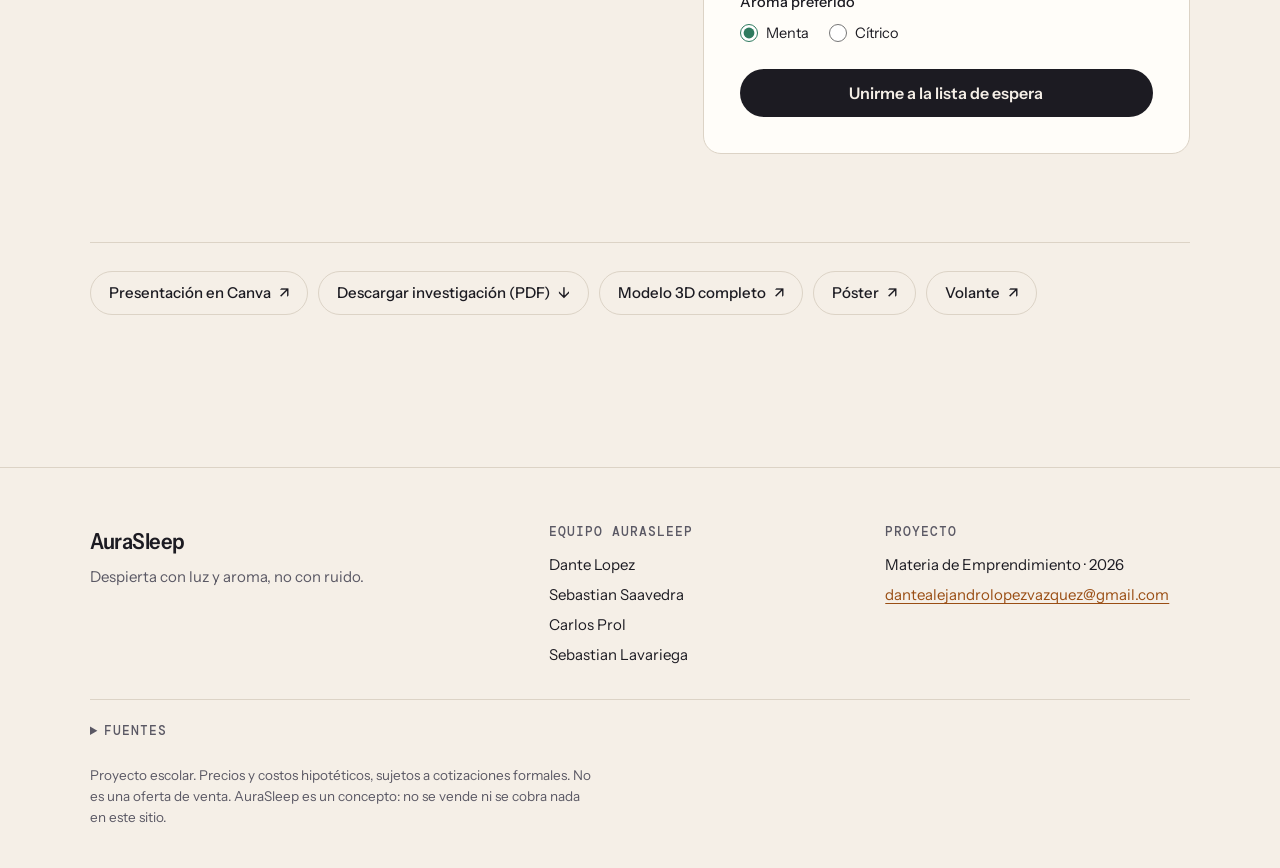
==== commit 991ccfb9: "Presentación: carga visible y sin saltos de la página La portada se queda con «Cargando presentación" ====
--- a/index.html
+++ b/index.html
@@ -316,13 +316,13 @@
     <p class="intro">Del problema al cierre: la misma historia que cuenta este sitio, en el formato con el que la presentamos en clase.</p>
     <div class="canva" id="canva" data-src="https://www.canva.com/design/DAHZhJLSbZk/PKP8oiFlfbjpvsR61WyPbQ/view?embed">
       <img class="canva__poster" src="public/img/fondo_amanecer.webp" width="1700" height="2200" alt="" loading="lazy">
-      <div class="canva__frente">
+      <div class="canva__frente" id="canva-frente">
         <p class="canva__titulo">AuraSleep · Presentación de venta</p>
-        <button class="btn" type="button" id="canva-cargar">Ver la presentación aquí</button>
-        <p class="canva__aviso">Se carga desde Canva, que puede usar sus propias cookies.</p>
-      </div>
-    </div>
-    <p class="canva__abrir"><a href="https://www.canva.com/design/DAHZhJLSbZk/PKP8oiFlfbjpvsR61WyPbQ/view" target="_blank" rel="noopener">Abrir en Canva a pantalla completa <span aria-hidden="true">↗</span><span class="sr"> (se abre en otra pestaña)</span></a></p>
+        <button class="btn" type="button" id="canva-cargar"><span class="canva__punto" aria-hidden="true"></span><span id="canva-btn-txt">Ver la presentación aquí</span></button>
+        <p class="canva__estado" id="canva-estado" role="status"></p>
+      </div>
+    </div>
+    <p class="canva__abrir"><span class="canva__aviso">Se carga desde Canva, que puede usar sus propias cookies.</span> <a href="https://www.canva.com/design/DAHZhJLSbZk/PKP8oiFlfbjpvsR61WyPbQ/view" target="_blank" rel="noopener">Abrir en Canva a pantalla completa <span aria-hidden="true">↗</span><span class="sr"> (se abre en otra pestaña)</span></a></p>
   </div>
 </section>
 
--- a/css/estilos.css
+++ b/css/estilos.css
@@ -326,15 +326,25 @@
 .canva{position:relative;margin-top:clamp(40px, 5vw, 64px);aspect-ratio:16/9;border-radius:var(--r);overflow:hidden;background:var(--noche);border:1px solid var(--linea)}
 .canva iframe{position:absolute;inset:0;width:100%;height:100%;border:0}
 .canva__poster{position:absolute;inset:0;width:100%;height:100%;object-fit:cover;opacity:.55}
-.canva__frente{position:absolute;inset:0;display:flex;flex-direction:column;align-items:center;justify-content:center;gap:16px;padding:20px;text-align:center;
-  background:linear-gradient(180deg, rgba(18,21,42,.35), rgba(18,21,42,.75));color:var(--luna)}
+.canva__frente{position:absolute;inset:0;z-index:1;display:flex;flex-direction:column;align-items:center;justify-content:center;gap:14px;padding:16px;text-align:center;
+  background:linear-gradient(180deg, rgba(18,21,42,.35), rgba(18,21,42,.75));color:var(--luna);transition:opacity .4s var(--curva)}
+.canva__frente.se-va{opacity:0;pointer-events:none}
+.canva iframe{opacity:0;transition:opacity .4s var(--curva)}
+.canva.lista iframe{opacity:1}
+.canva__punto{display:none;width:8px;height:8px;border-radius:50%;background:currentColor}
+.canva.cargando .canva__punto{display:inline-block;animation:latido 1.1s ease-in-out infinite}
+.canva.cargando .btn{cursor:progress}
+@keyframes latido{50%{opacity:.25}}
+@media (prefers-reduced-motion:reduce){.canva.cargando .canva__punto{animation:none}}
+.canva__estado{font-size:13.5px;color:#D6D3DC;max-width:40ch;min-height:1.4em}
+.canva__estado a{color:var(--ambar)}
 .canva__titulo{font:500 13px var(--f-mono);letter-spacing:.08em;text-transform:uppercase;color:var(--luna)}
 .dia .canva .btn{background:var(--ambar);color:var(--ambar-tinta)}
 .dia .canva .btn:hover{background:#F0B57A}
-.canva__aviso{font-size:13.5px;color:#D6D3DC;max-width:36ch}
-.canva__abrir{margin-top:16px;font-size:15px}
+.canva__aviso{color:var(--texto-2)}
+.canva__abrir{margin-top:16px;font-size:14.5px;max-width:none}
 .canva__abrir a{color:var(--ambar-oscuro);text-underline-offset:3px}
-@media (max-width:560px){.canva:not(.cargada){aspect-ratio:4/5}}
+@media (max-width:560px){.canva__titulo{font-size:11.5px}.canva__estado{font-size:12.5px}}
 
 /* ---------- cierre ---------- */
 .cierre__grid{display:grid;grid-template-columns:minmax(0,1.1fr) minmax(0,1fr);gap:clamp(40px, 6vw, 88px);align-items:start}
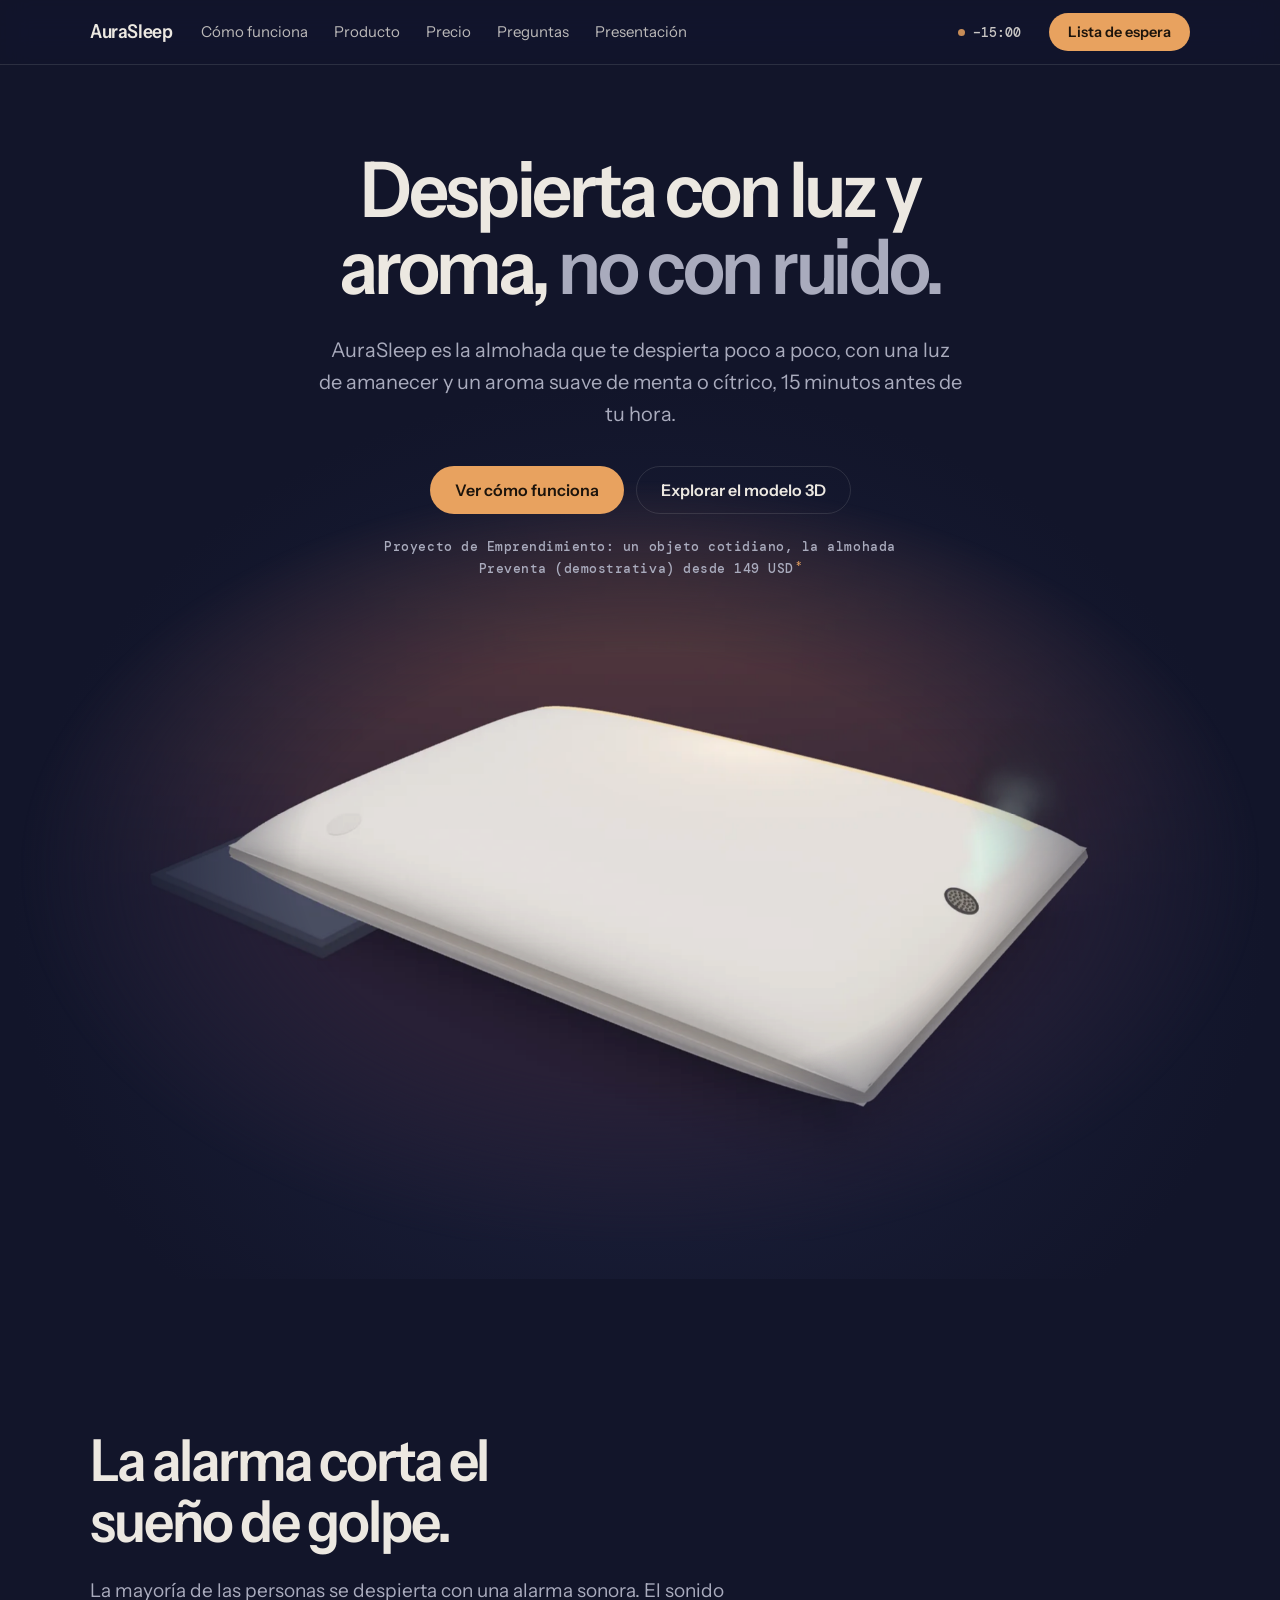
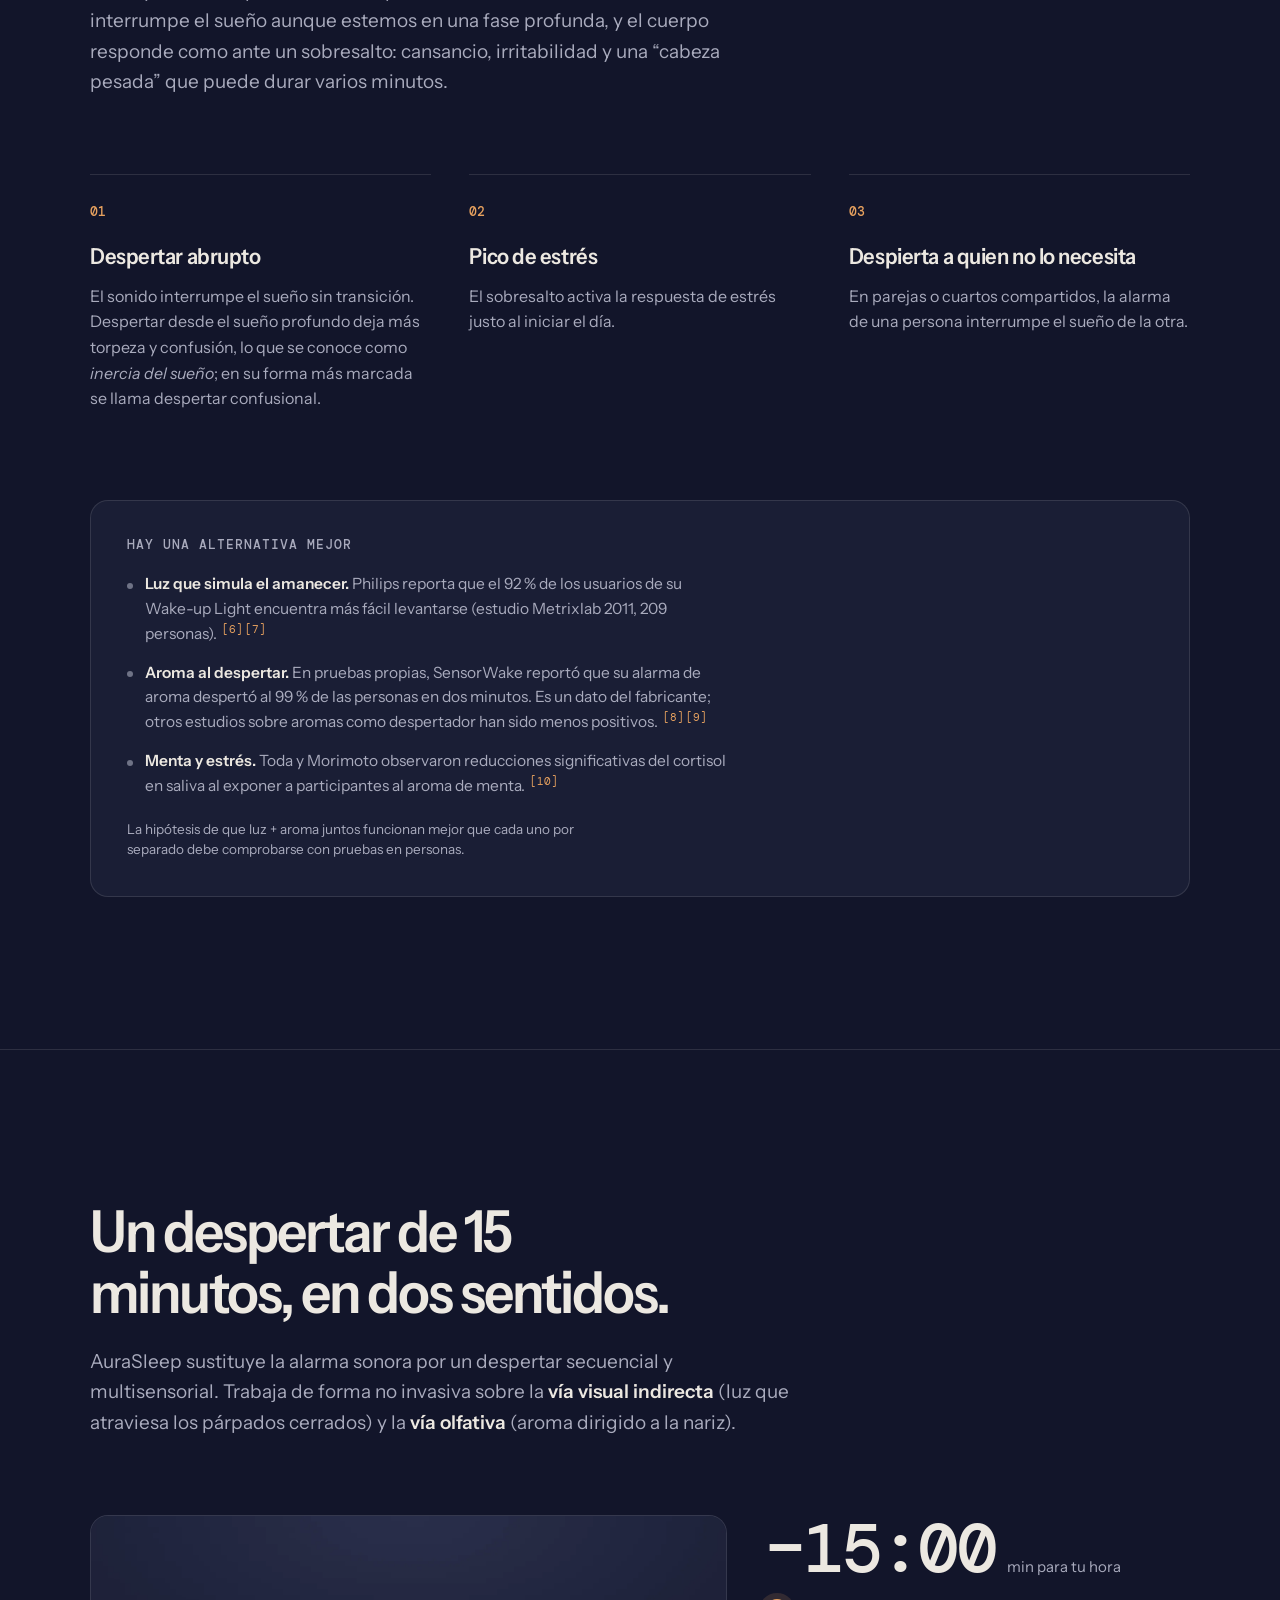
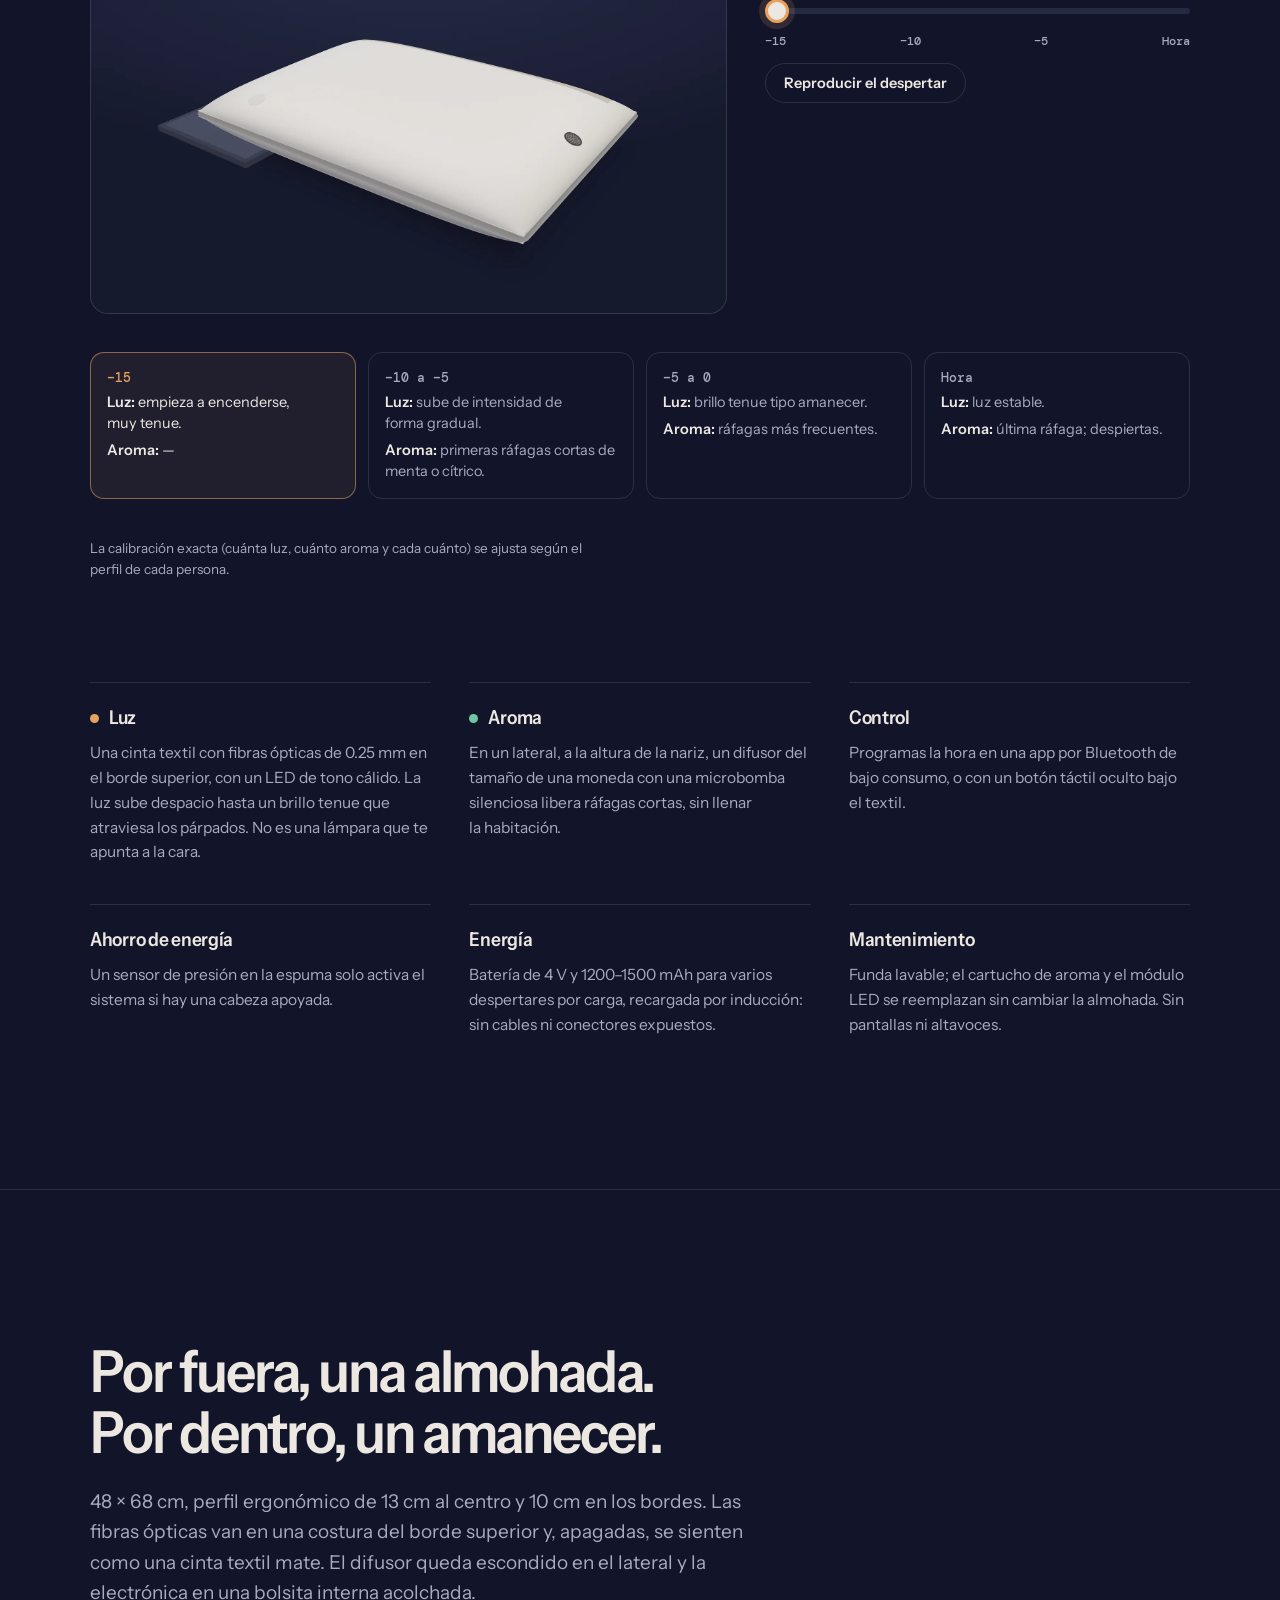
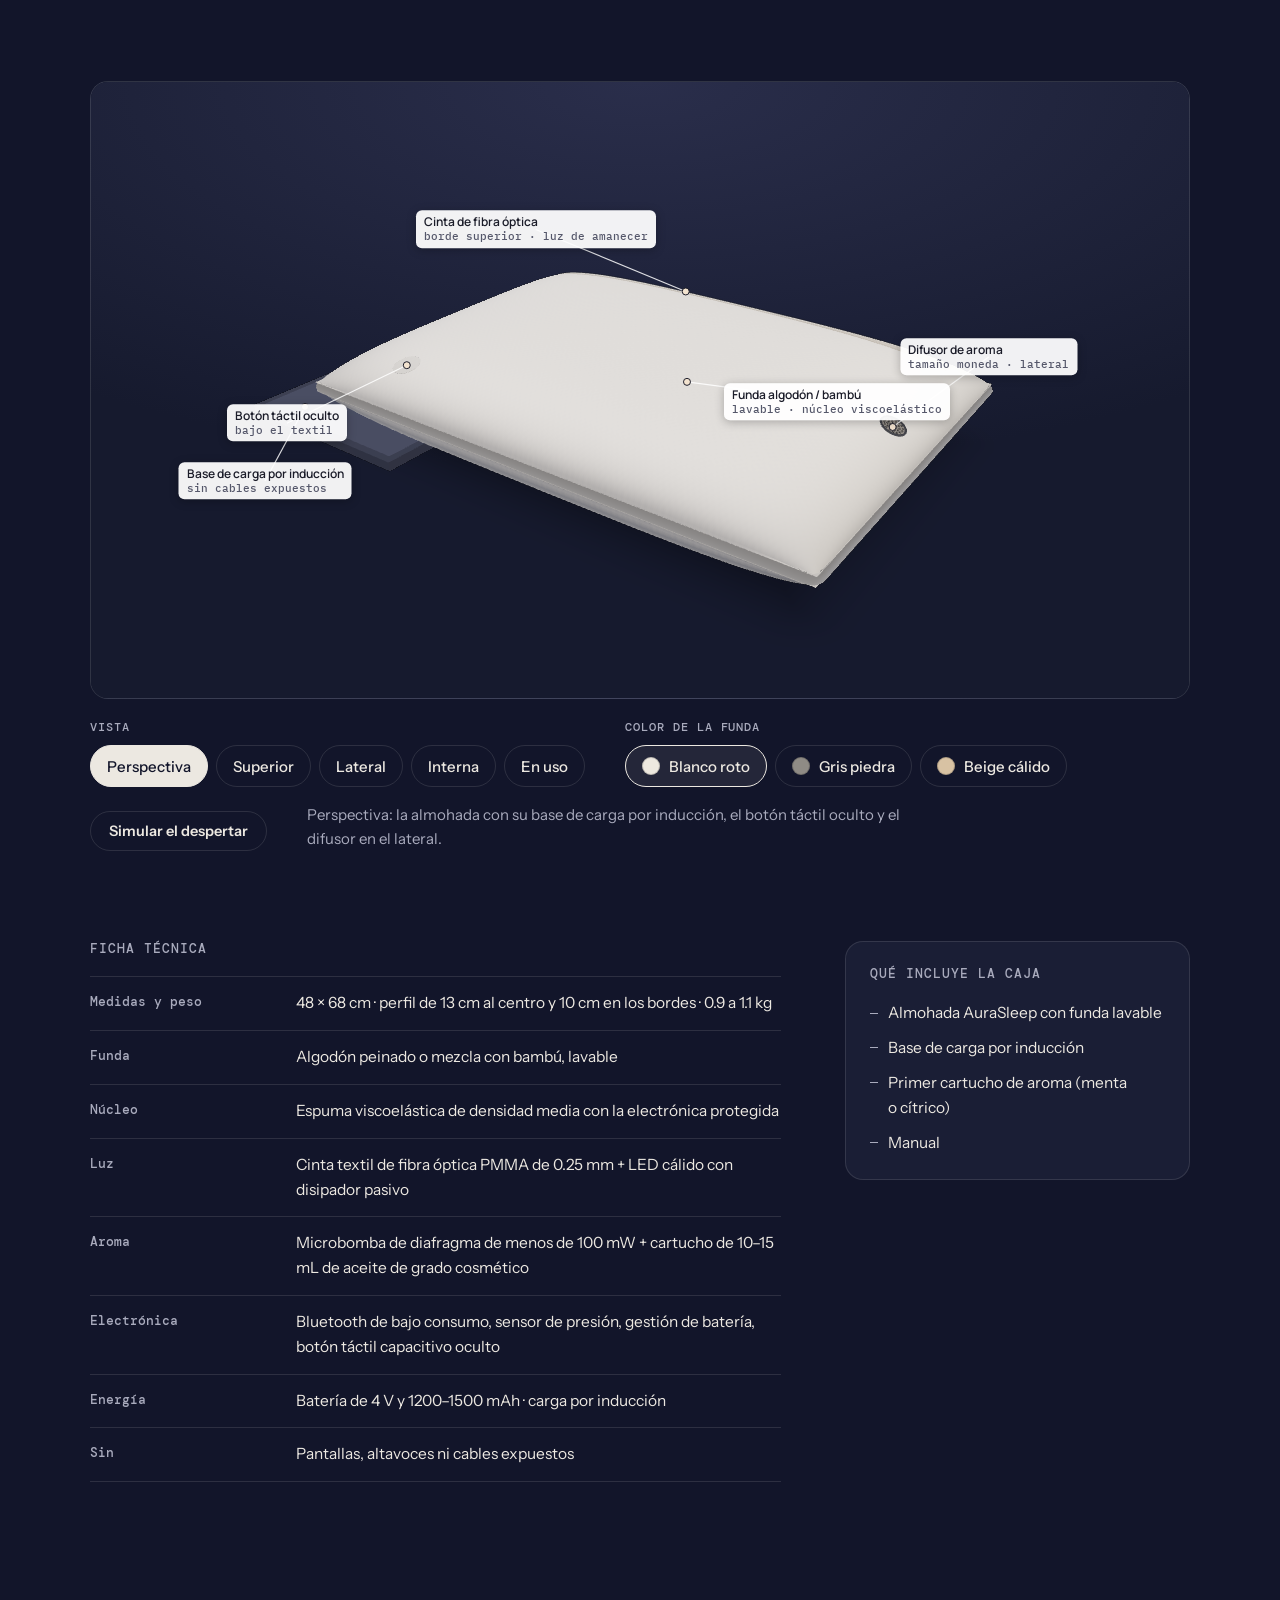
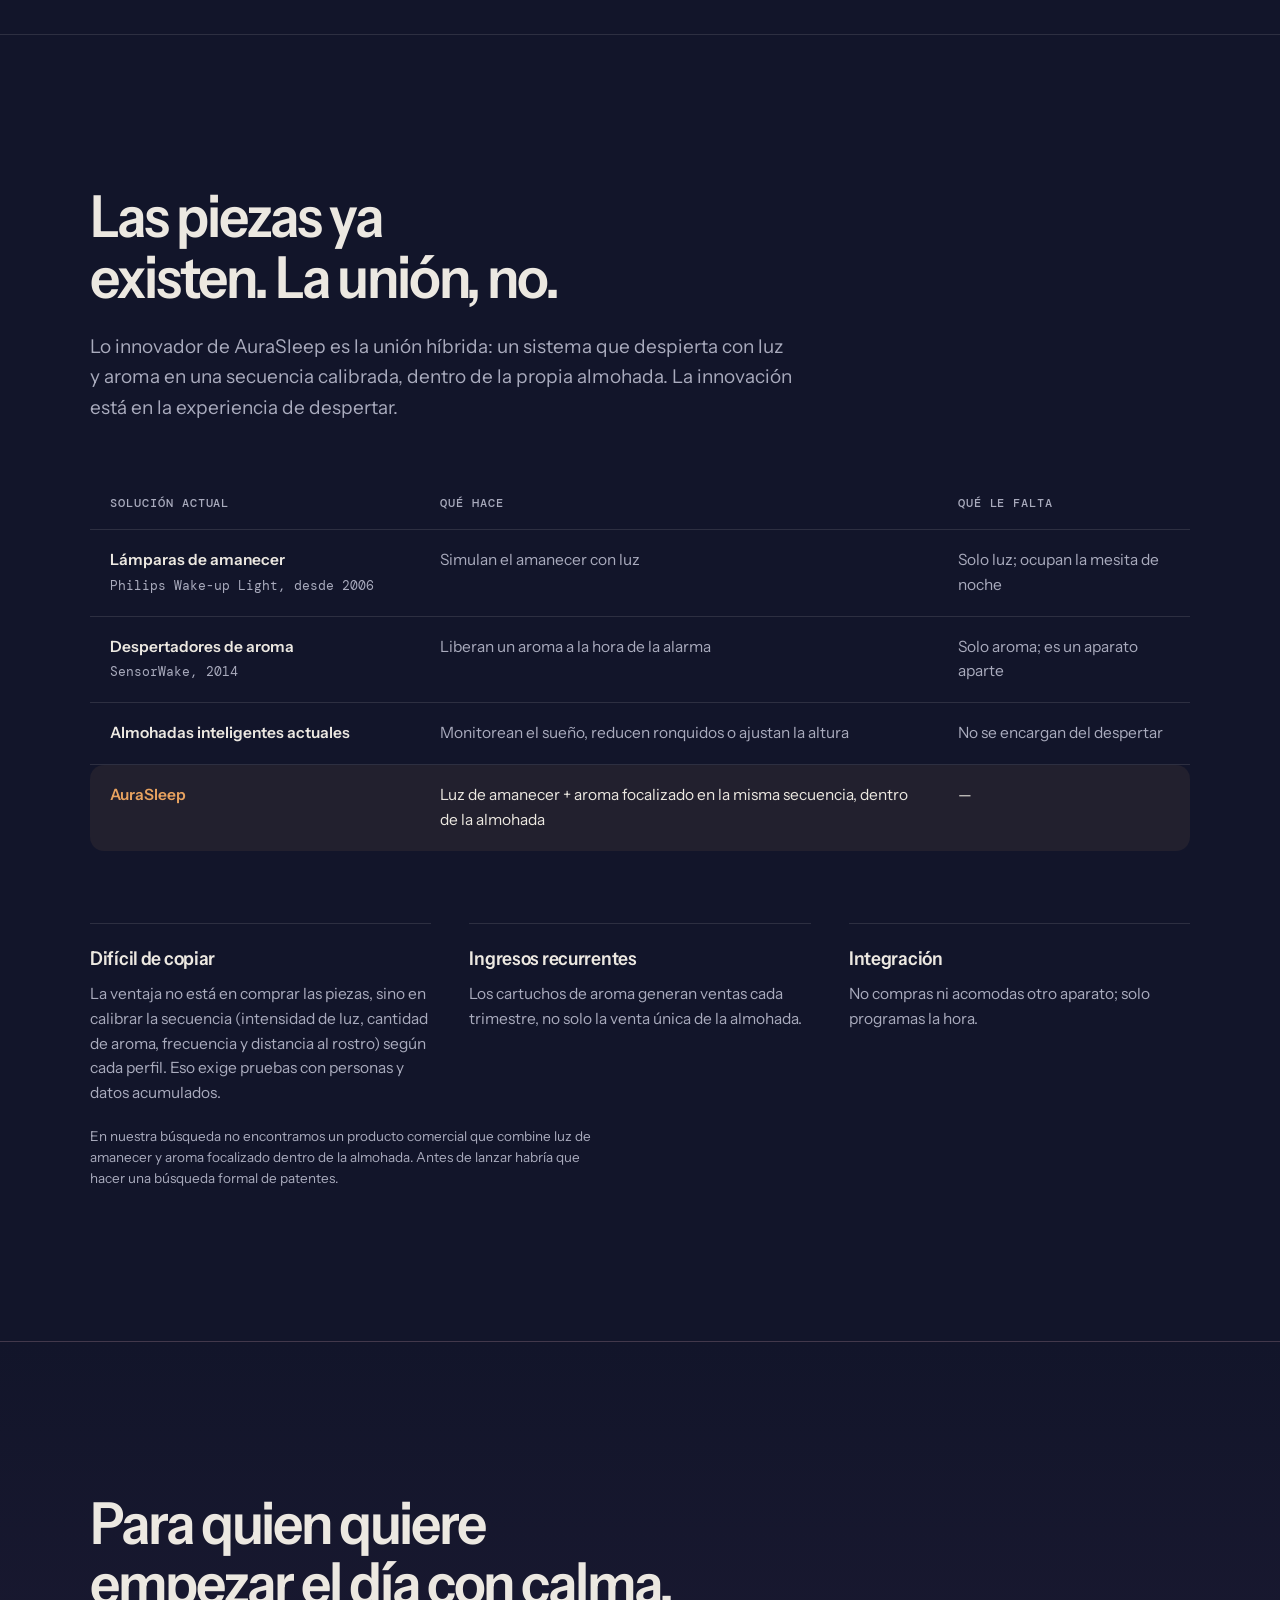
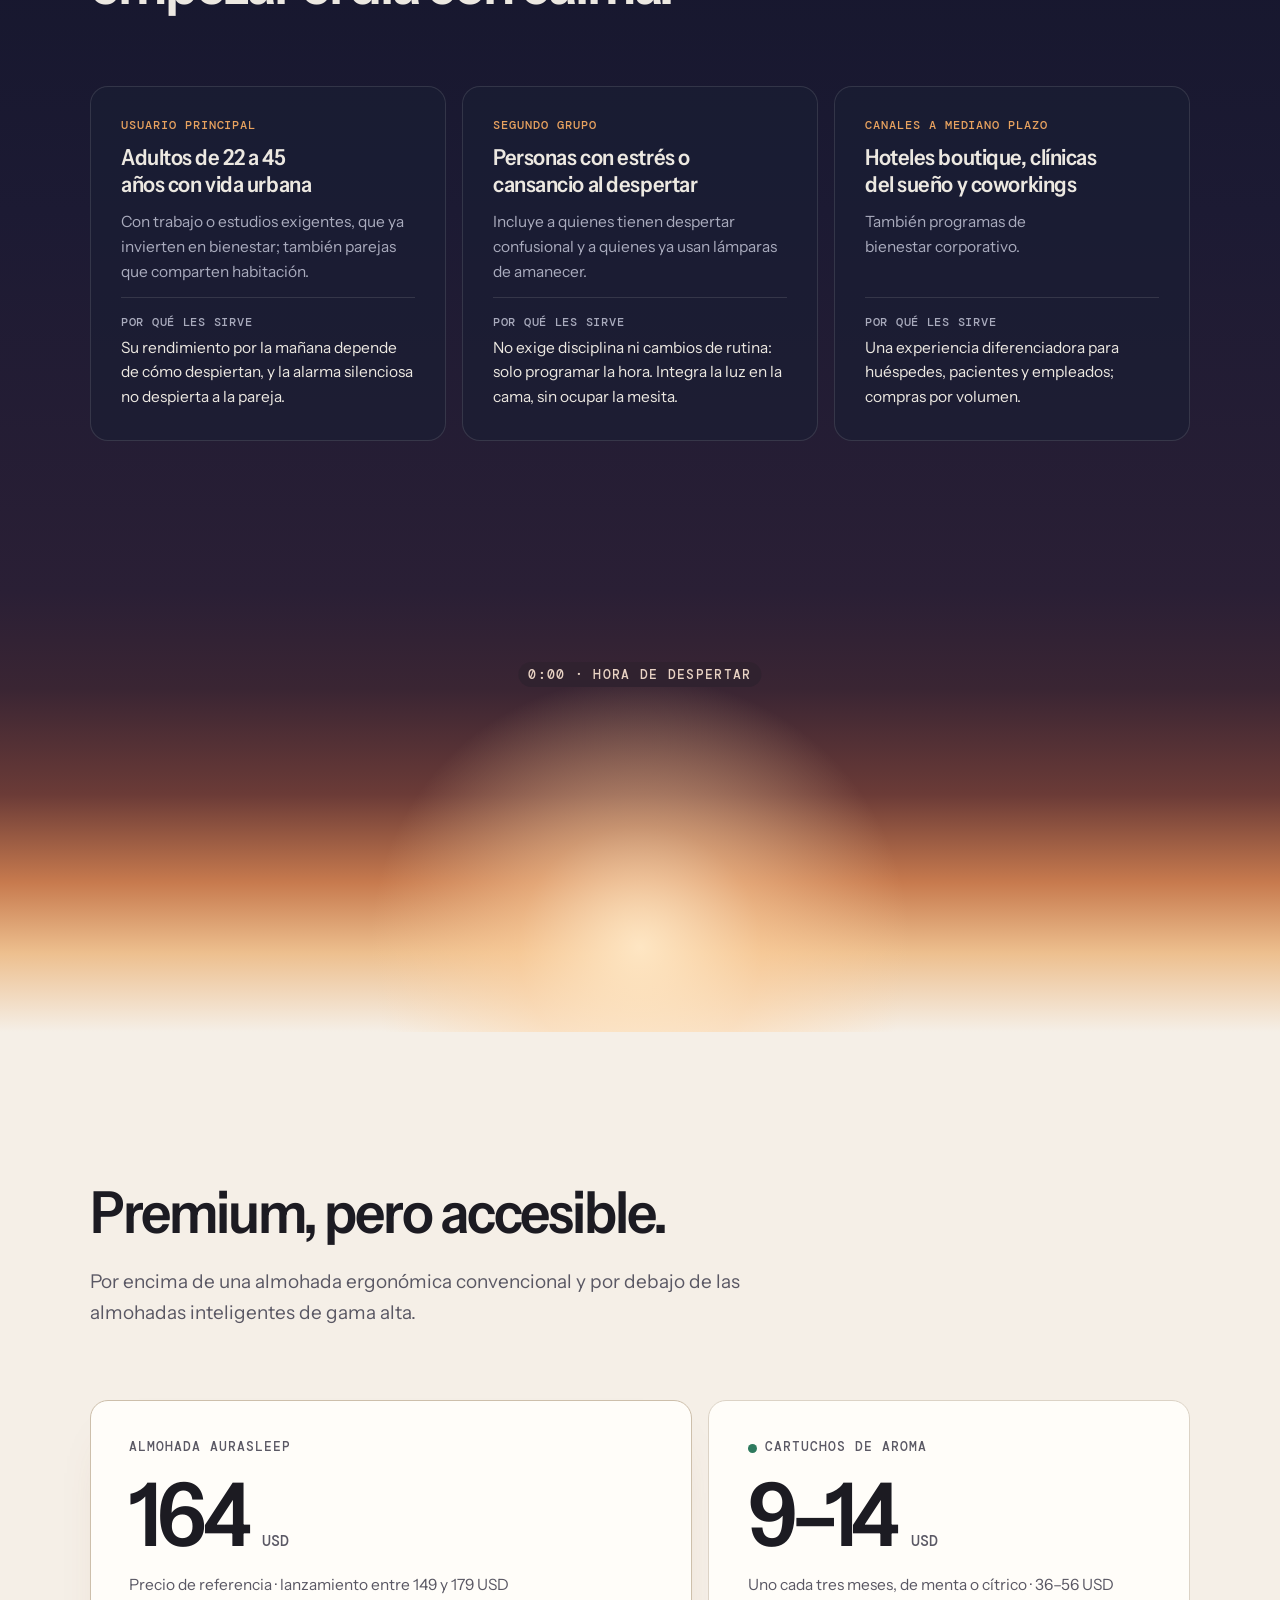
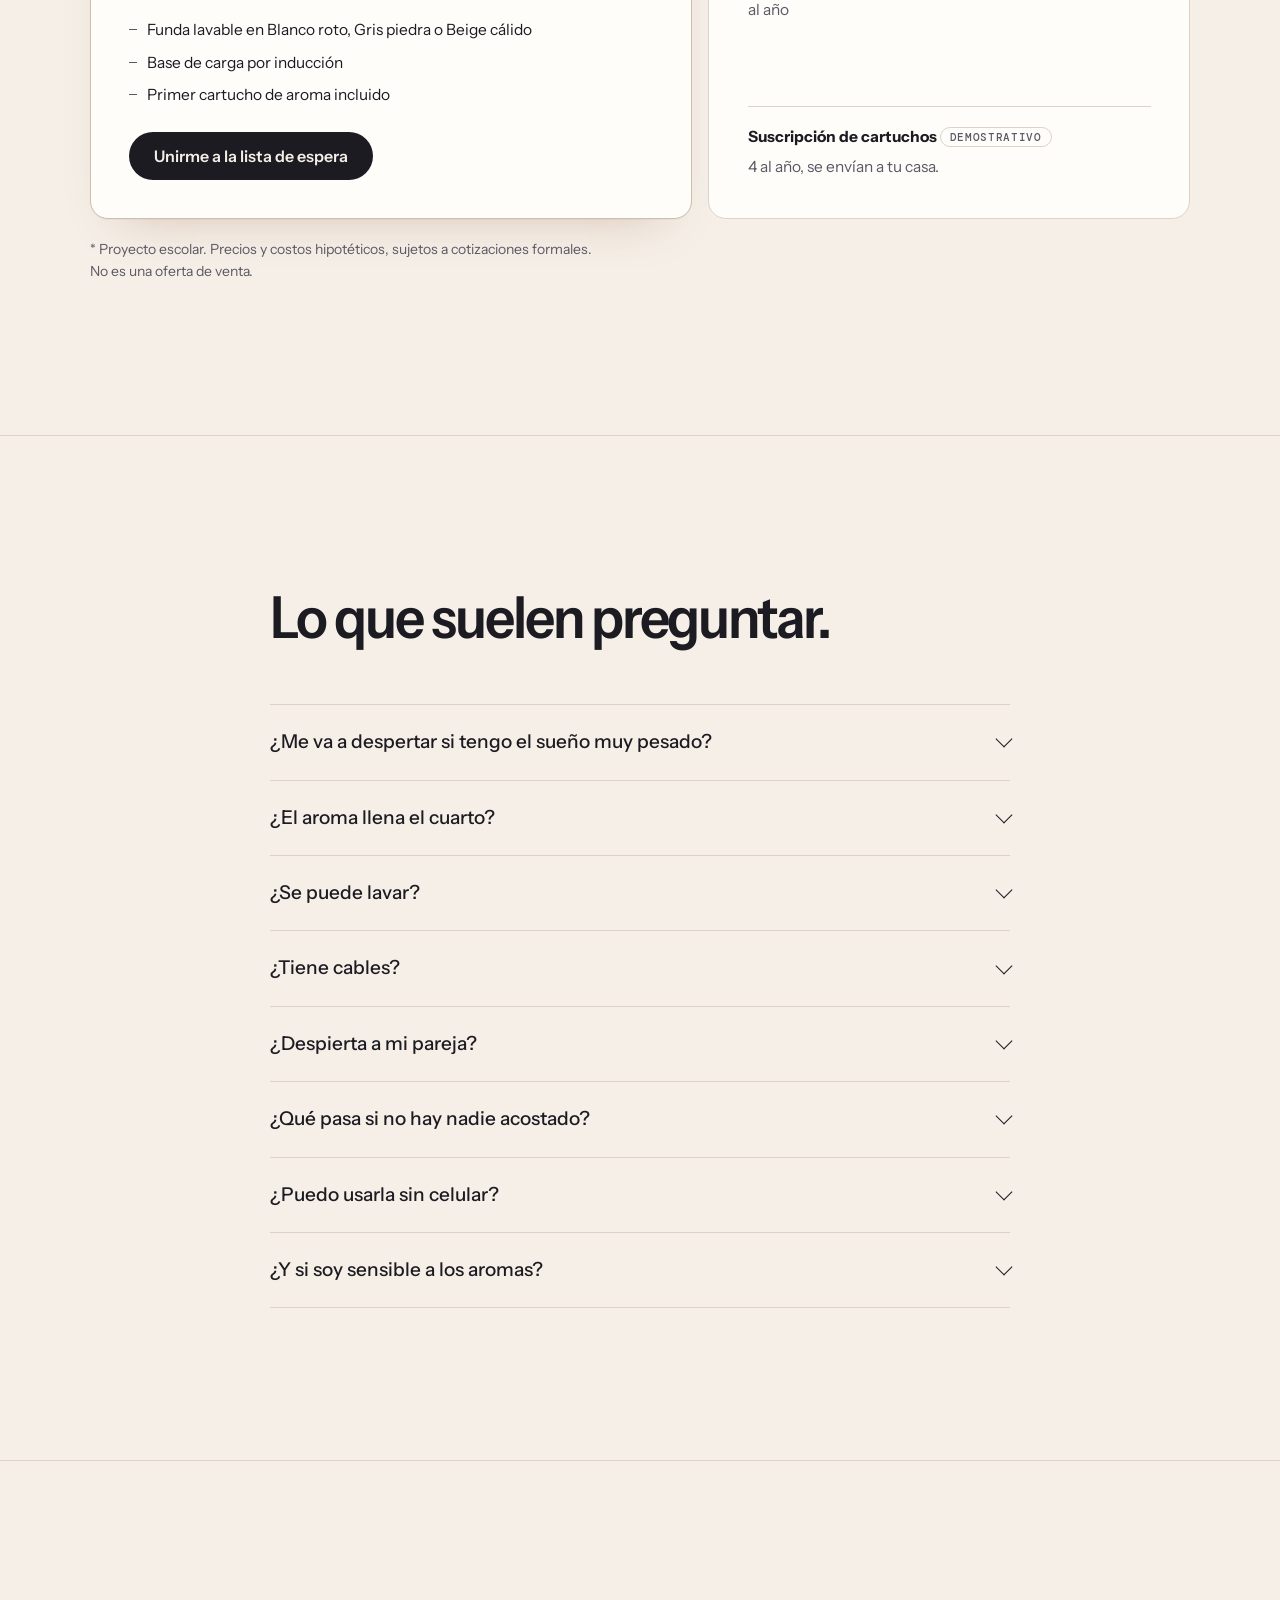
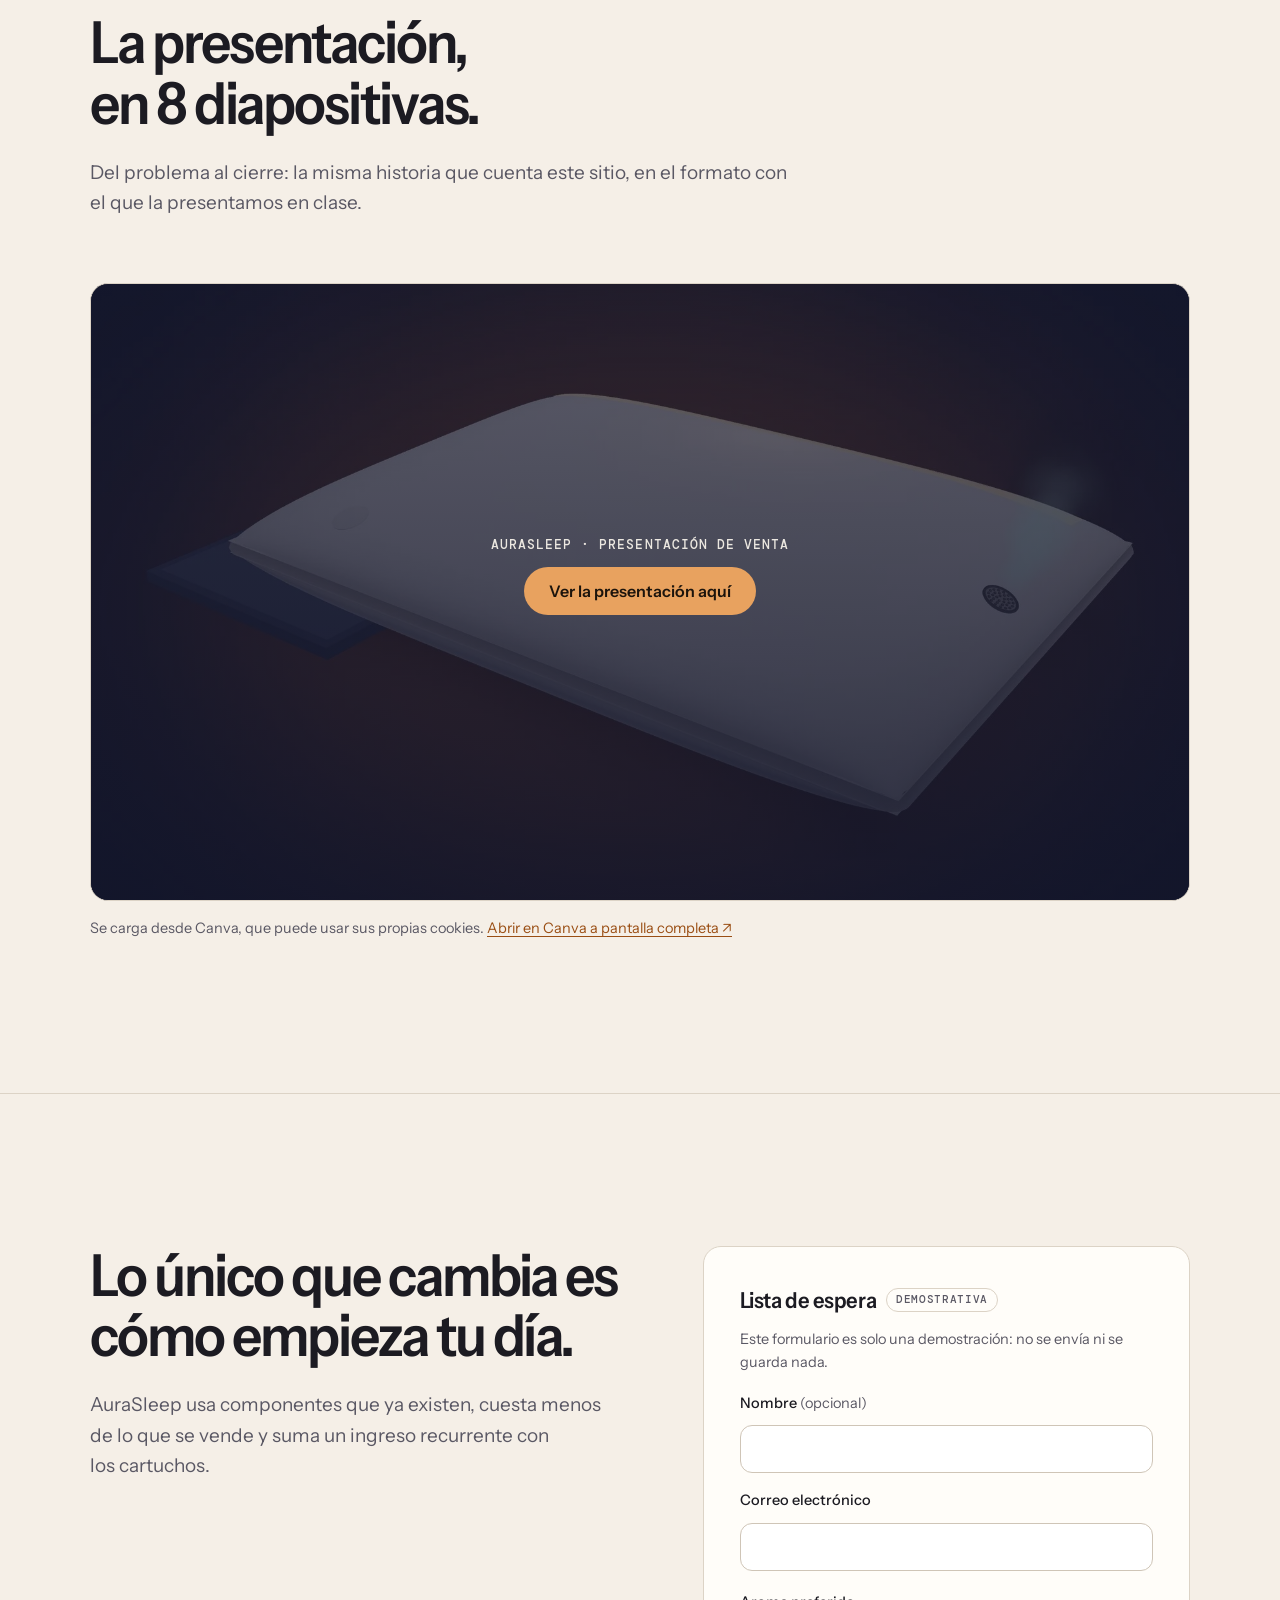
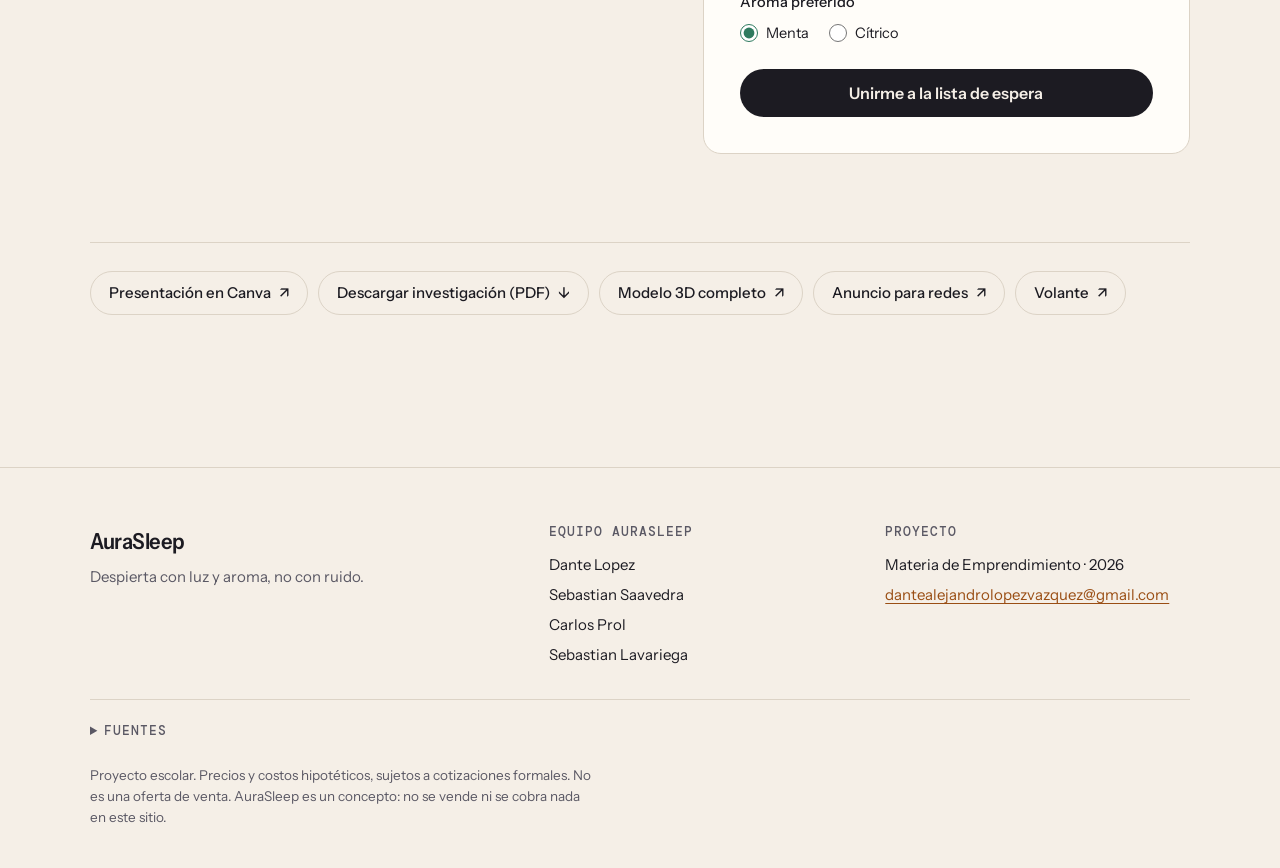
==== commit 4fb44352: "Enlaces de Canva: anuncio para redes y volante con acceso público Co-Authored-By: Claude Opus 5.5 <n" ====
--- a/index.html
+++ b/index.html
@@ -10,7 +10,7 @@
 <link rel="preconnect" href="https://fonts.gstatic.com" crossorigin>
 <link rel="stylesheet" href="https://fonts.googleapis.com/css2?family=Instrument+Sans:wdth,wght@75..100,400..700&family=DM+Mono:wght@400;500&display=swap">
 <link rel="preload" as="image" href="public/img/hero_noche.webp">
-<link rel="stylesheet" href="css/estilos.css">
+<link rel="stylesheet" href="css/estilos.css?v=4">
 </head>
 <body>
 <a class="saltar" href="#contenido">Saltar al contenido</a>
@@ -357,8 +357,8 @@
       <li><a href="https://www.canva.com/d/j9qwZuL53XPk6Mr" target="_blank" rel="noopener">Presentación en Canva <span aria-hidden="true">↗</span><span class="sr"> (se abre en otra pestaña)</span></a></li>
       <li><a href="docs/AuraSleep_Investigacion.pdf" download>Descargar investigación (PDF) <span aria-hidden="true">↓</span></a></li>
       <li><a href="modelo-3d/aurasleep-3d.html" target="_blank" rel="noopener">Modelo 3D completo <span aria-hidden="true">↗</span><span class="sr"> (se abre en otra pestaña)</span></a></li>
-      <li><a href="https://canva.link/6ft9ee37o2s9264" target="_blank" rel="noopener">Póster <span aria-hidden="true">↗</span><span class="sr"> (se abre en otra pestaña)</span></a></li>
-      <li><a href="https://canva.link/9veuyxvglmjzjgs" target="_blank" rel="noopener">Volante <span aria-hidden="true">↗</span><span class="sr"> (se abre en otra pestaña)</span></a></li>
+      <li><a href="https://canva.link/cyeo69b8wj3jno5" target="_blank" rel="noopener">Anuncio para redes <span aria-hidden="true">↗</span><span class="sr"> (se abre en otra pestaña)</span></a></li>
+      <li><a href="https://canva.link/q6x62qflv76w5io" target="_blank" rel="noopener">Volante <span aria-hidden="true">↗</span><span class="sr"> (se abre en otra pestaña)</span></a></li>
     </ul>
   </div>
 </section>
@@ -397,12 +397,12 @@
         <li>NASA Tech Briefs. “Forty-Year-Old Foam Springs Back With New Benefits”. <a href="https://www.techbriefs.com/component/content/article/1560-forty-year-old-foam-springs-back-with-new-benefits" rel="noopener">techbriefs.com</a></li>
         <li>Furniture Today (2015). “Hall of Fame adds memory foam pioneer Yost”. <a href="https://www.furnituretoday.com/business-news/hall-fame-adds-memory-foam-pioneer-yost" rel="noopener">furnituretoday.com</a></li>
         <li>ISPF. Historia de la espuma viscoelástica. <a href="https://ispf.co.in/?p=6063" rel="noopener">ispf.co.in</a></li>
-        <li id="fuente-6">New Atlas (2008). “Wake up to the (artificial) sun”. <a href="https://newatlas.com/philips-wake-up-light-2nd-gen/9892/" rel="noopener">newatlas.com</a></li>
+        <li id="fuente-6">New Atlas (2008). “Wake up to the (artificial) sun”. <a href="https://web.archive.org/web/20251117123743/https://newatlas.com/philips-wake-up-light-2nd-gen/9892/" rel="noopener">newatlas.com (copia en Internet Archive)</a></li>
         <li id="fuente-7">Philips. Ficha técnica Wake-up Light HF3521. <a href="https://www.documents.philips.com/assets/20211005/2b1411a818bf4508a820adb800e4816b.pdf" rel="noopener">documents.philips.com</a></li>
         <li id="fuente-8">CNBC (2015). “Teen entrepreneur kickstarts first aromatic alarm clock”. <a href="https://www.cnbc.com/2015/05/27/teen-entrepreneur-kickstarts-first-aromatic-alarm-clock.html" rel="noopener">cnbc.com</a></li>
         <li id="fuente-9">ScienceAlert. SensorWake. <a href="https://www.sciencealert.com/?p=29564" rel="noopener">sciencealert.com</a></li>
         <li id="fuente-10">Gavin Publishers. Aroma de menta y bienestar (Toda y Morimoto). <a href="https://www.gavinpublishers.com/article/view/a-scent-sational-approach-to-patient-and-staff--well-being" rel="noopener">gavinpublishers.com</a></li>
-        <li>Technavio (2025). Smart Pillows Market Analysis 2025–2029. <a href="https://labs.technavio.com/report/smart-pillows-market-analysis" rel="noopener">technavio.com</a></li>
+        <li>Technavio (2025). Smart Pillows Market Analysis 2025–2029. <a href="https://www.technavio.com/report/smart-pillows-market-analysis" rel="noopener">technavio.com</a></li>
         <li>Research and Markets. Smart Pillows – Global Strategic Business Report. <a href="https://www.researchandmarkets.com/reports/6009518/smart-pillows-global-strategic-business-report" rel="noopener">researchandmarkets.com</a></li>
         <li>Intel Market Research. Smart Sleep Tracking Pillow Market. <a href="https://www.intelmarketresearch.com/smart-sleep-tracking-pillow-market-59948" rel="noopener">intelmarketresearch.com</a></li>
         <li>Market Intelo. Smart Pillow Market Research Report 2034. <a href="https://marketintelo.com/report/smart-pillow-market" rel="noopener">marketintelo.com</a></li>
@@ -412,6 +412,6 @@
   </div>
 </footer>
 
-<script src="js/main.js" defer></script>
+<script src="js/main.js?v=4" defer></script>
 </body>
 </html>
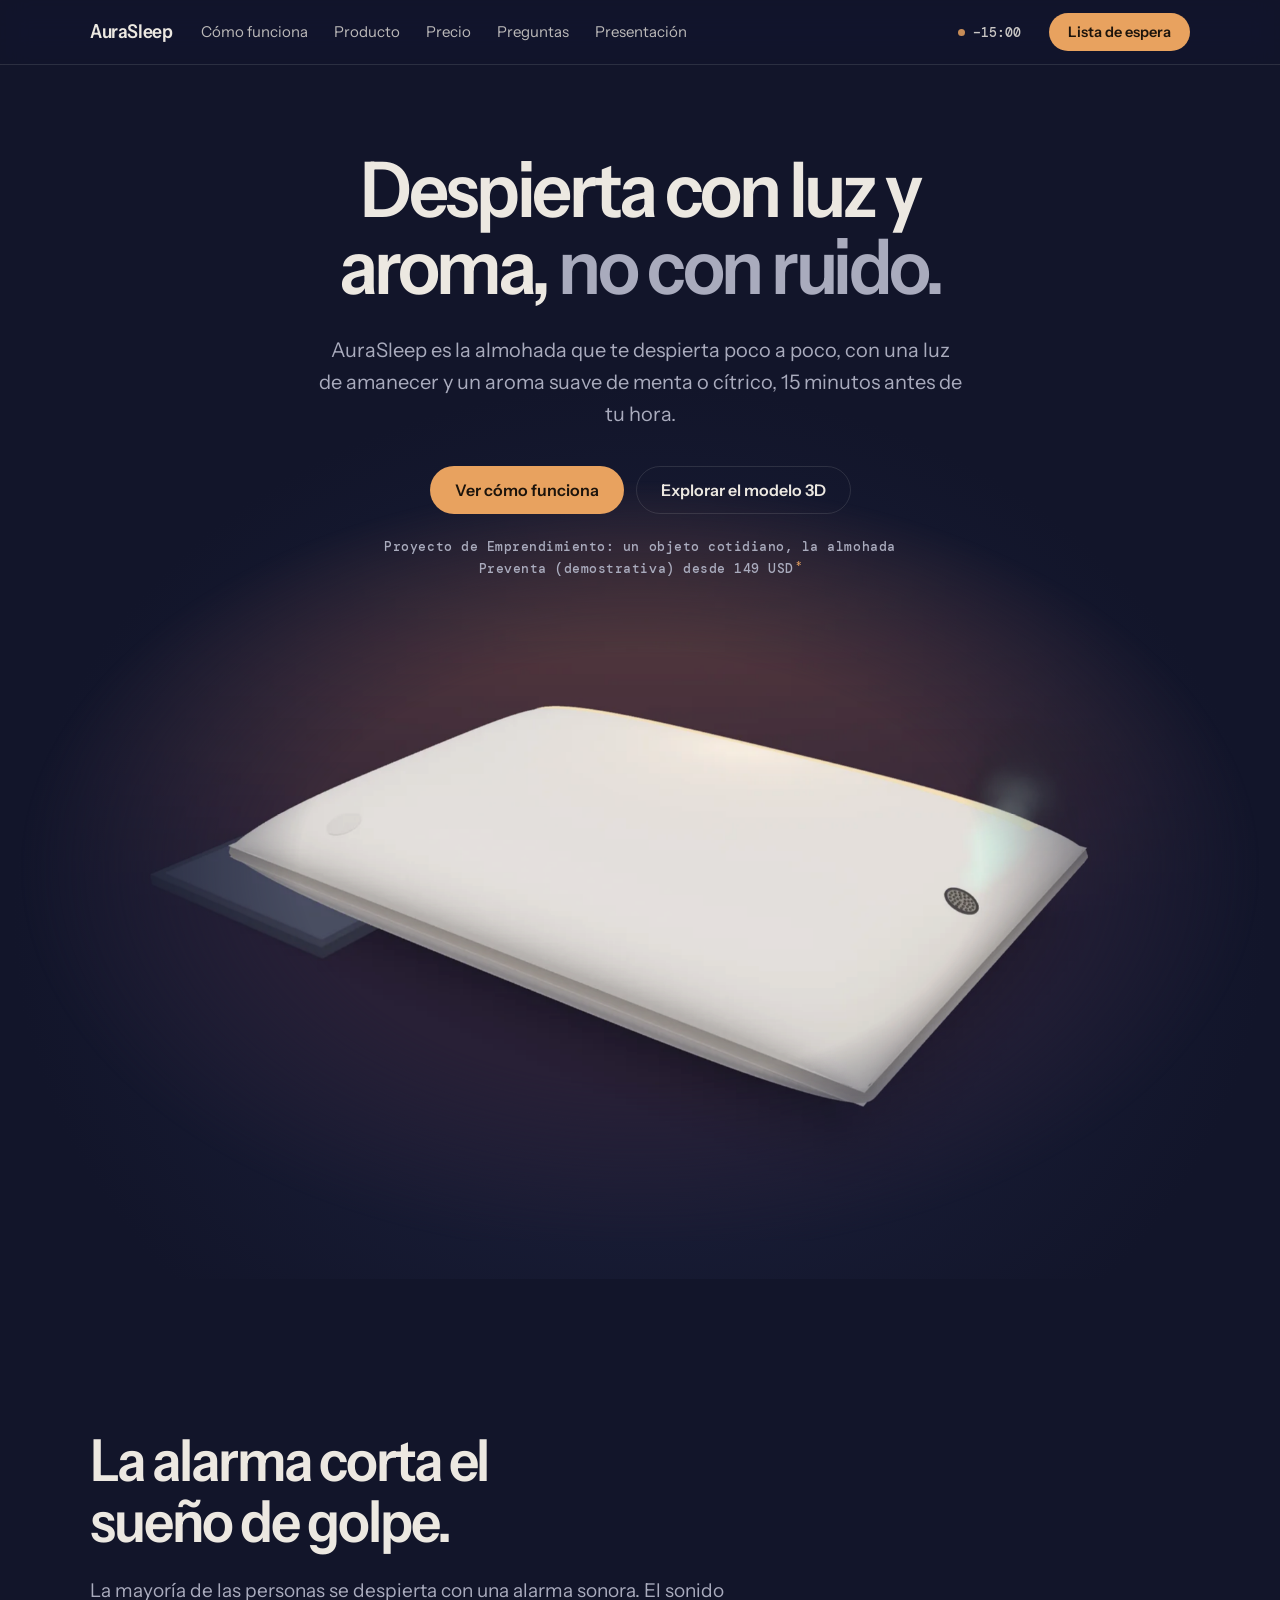
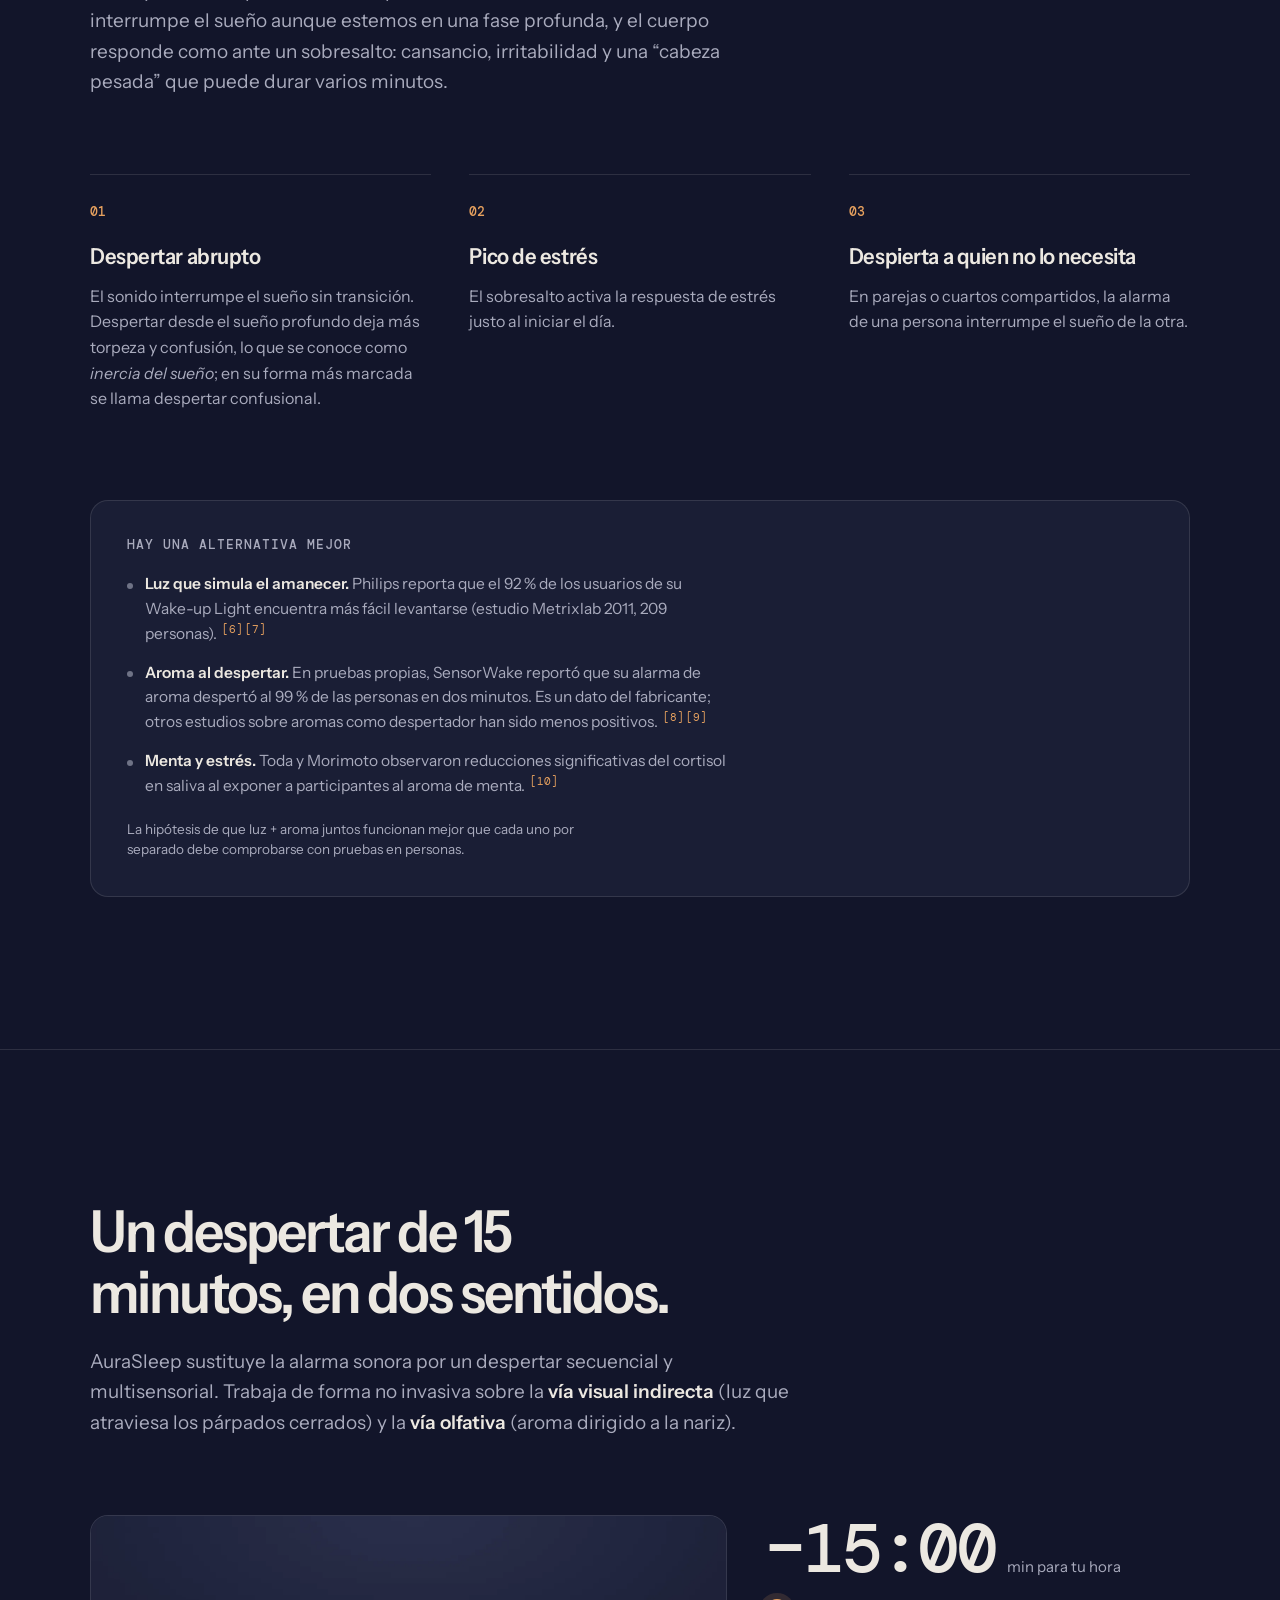
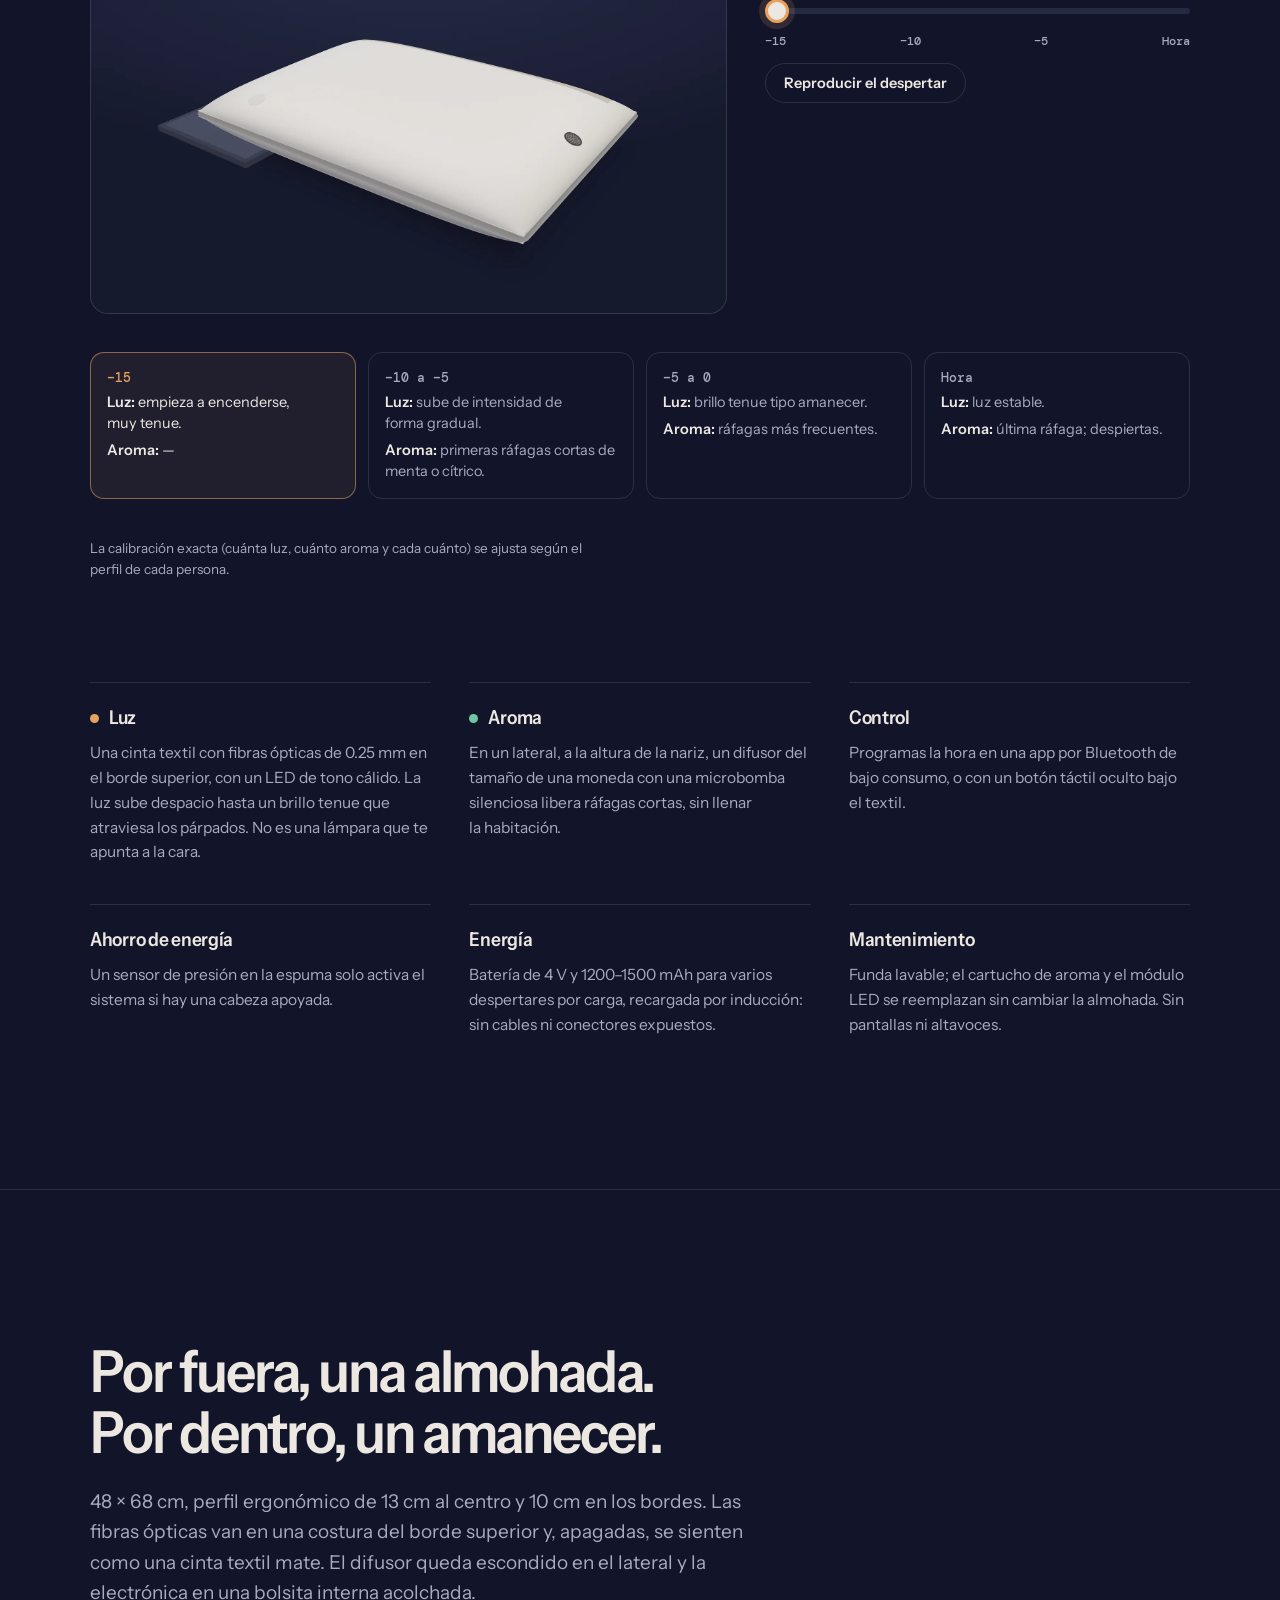
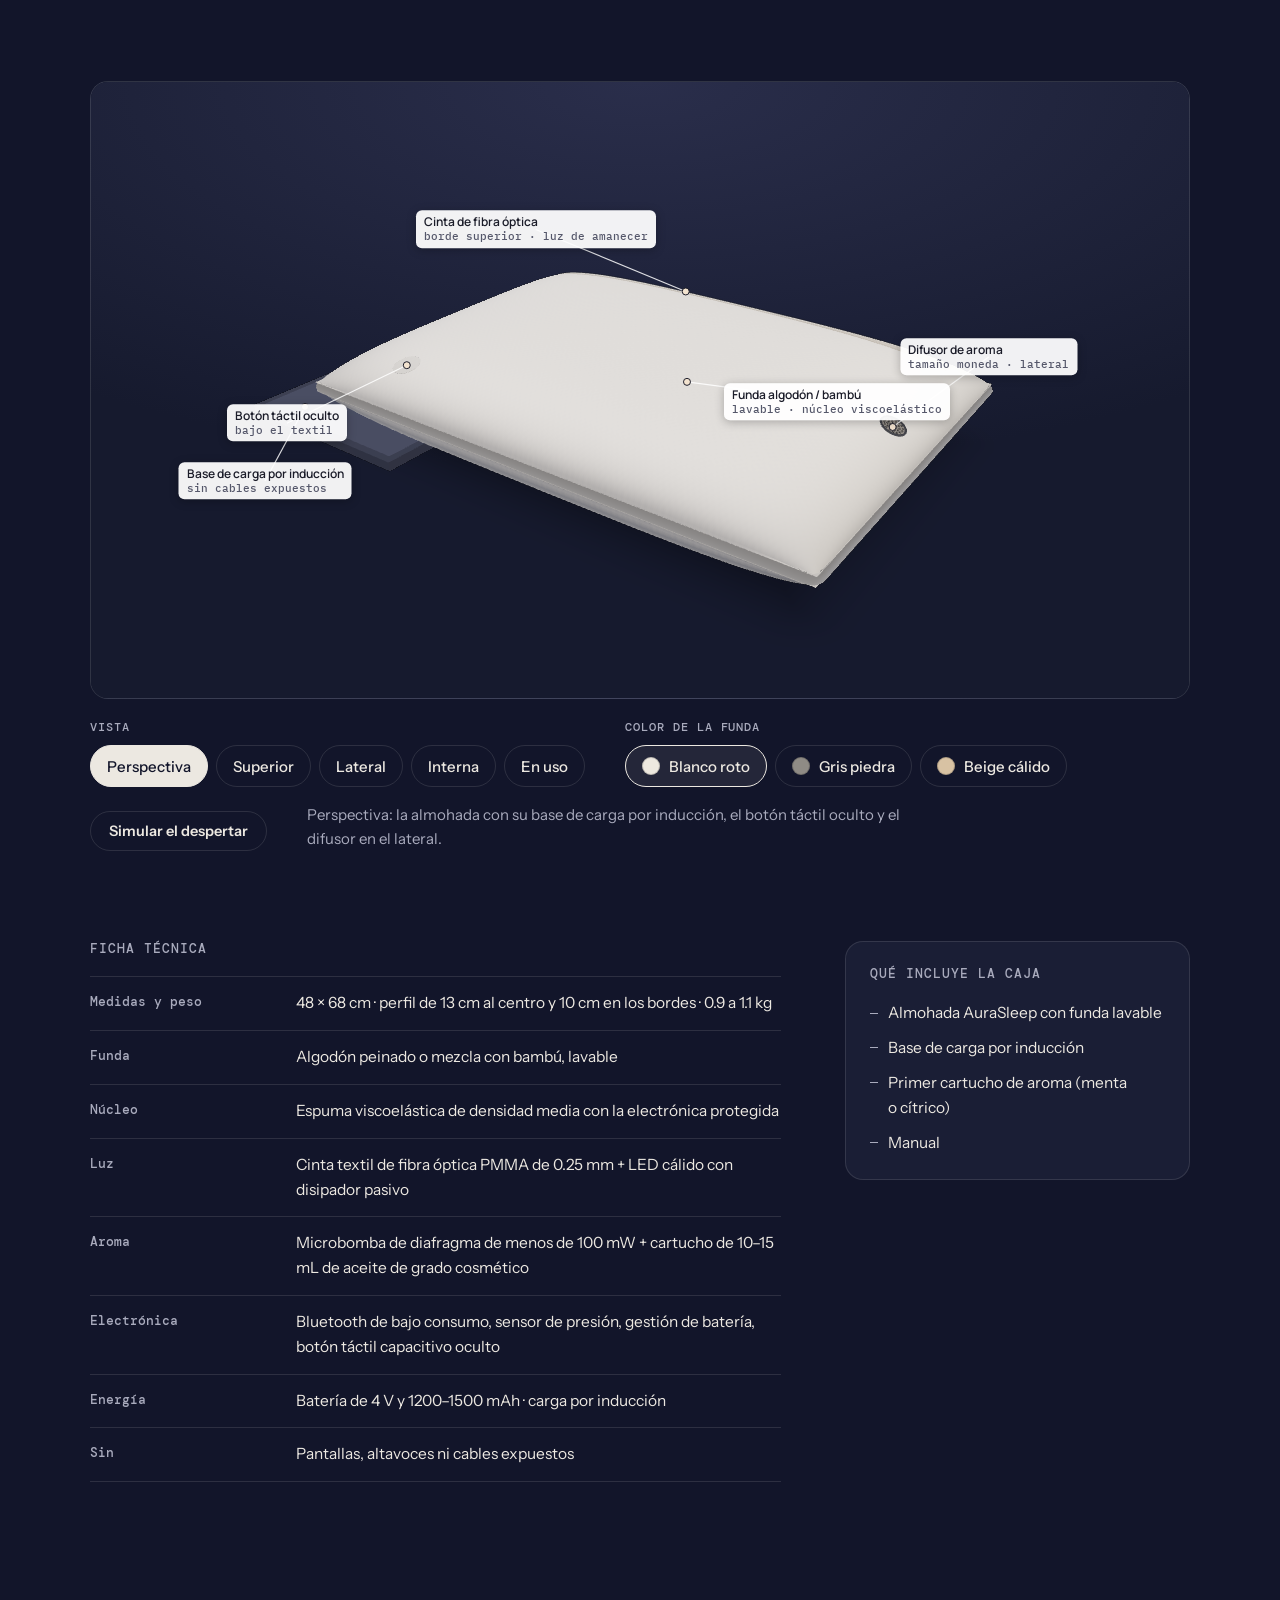
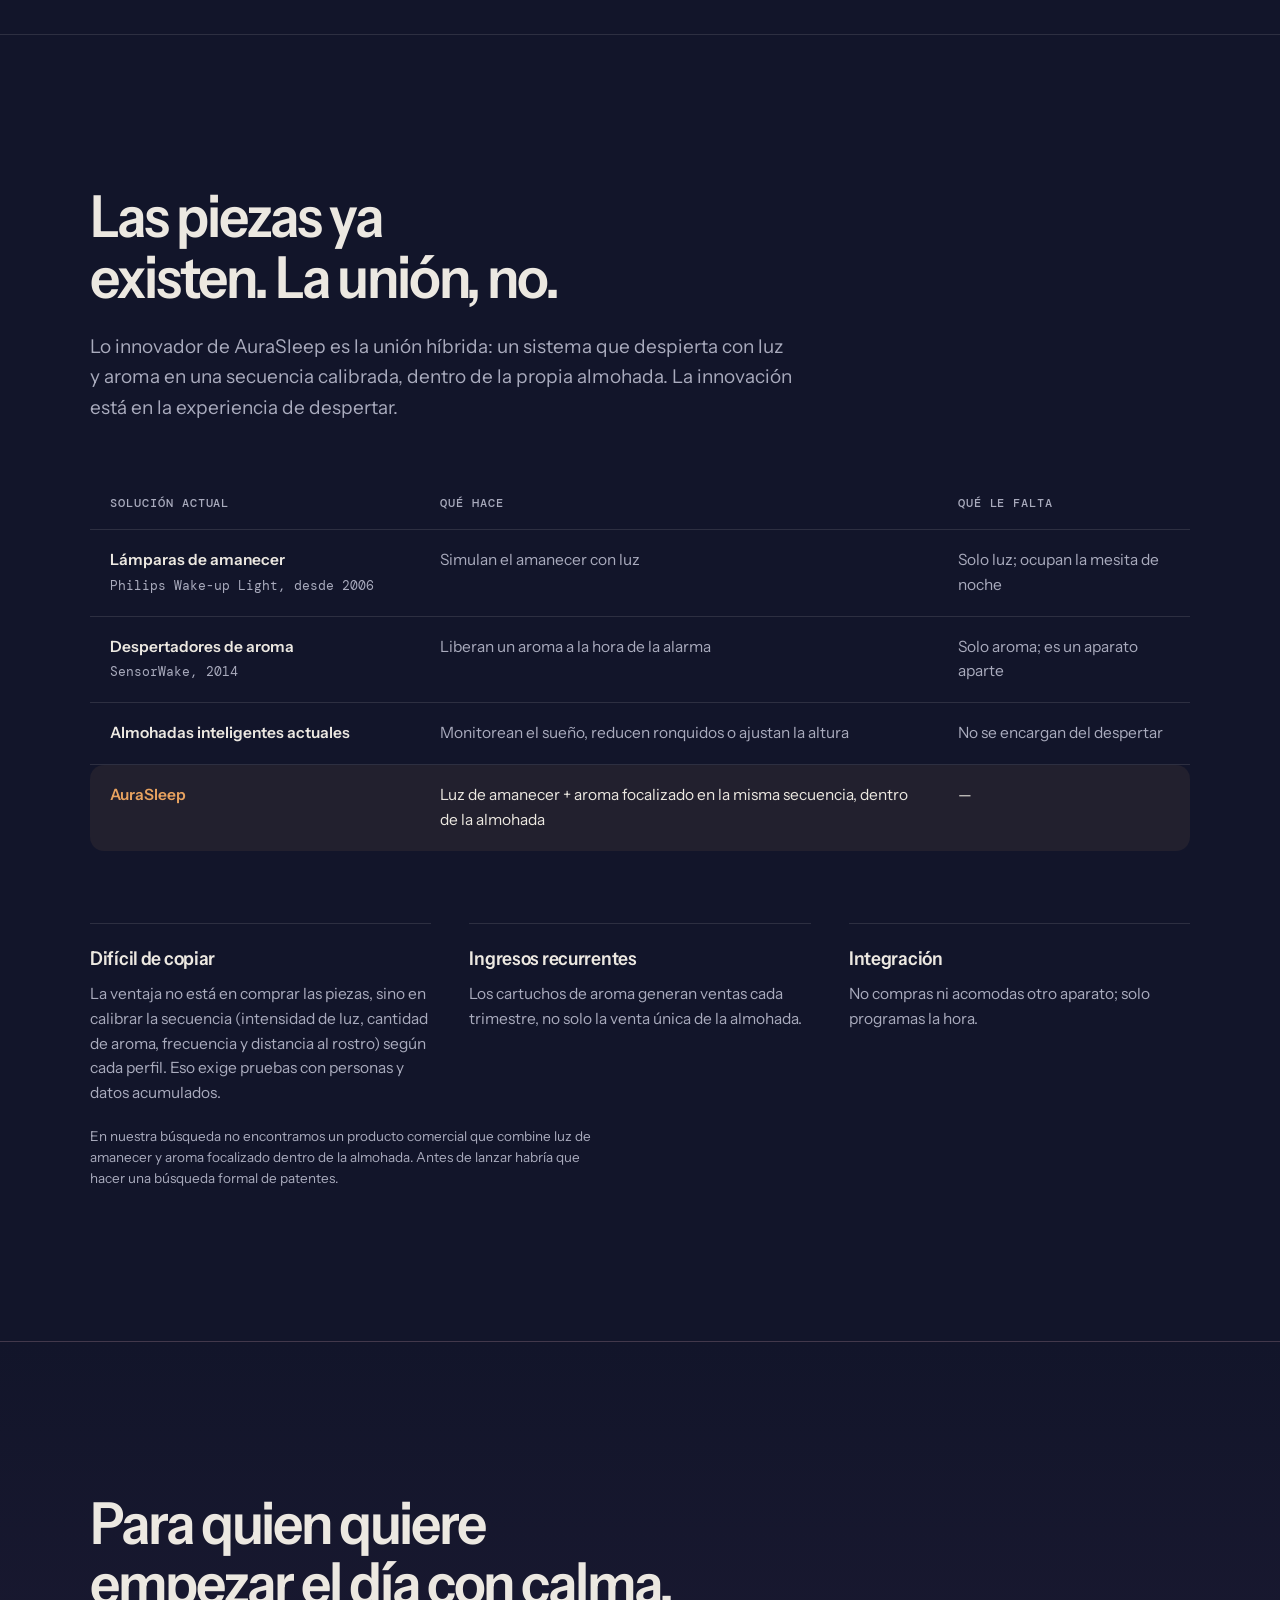
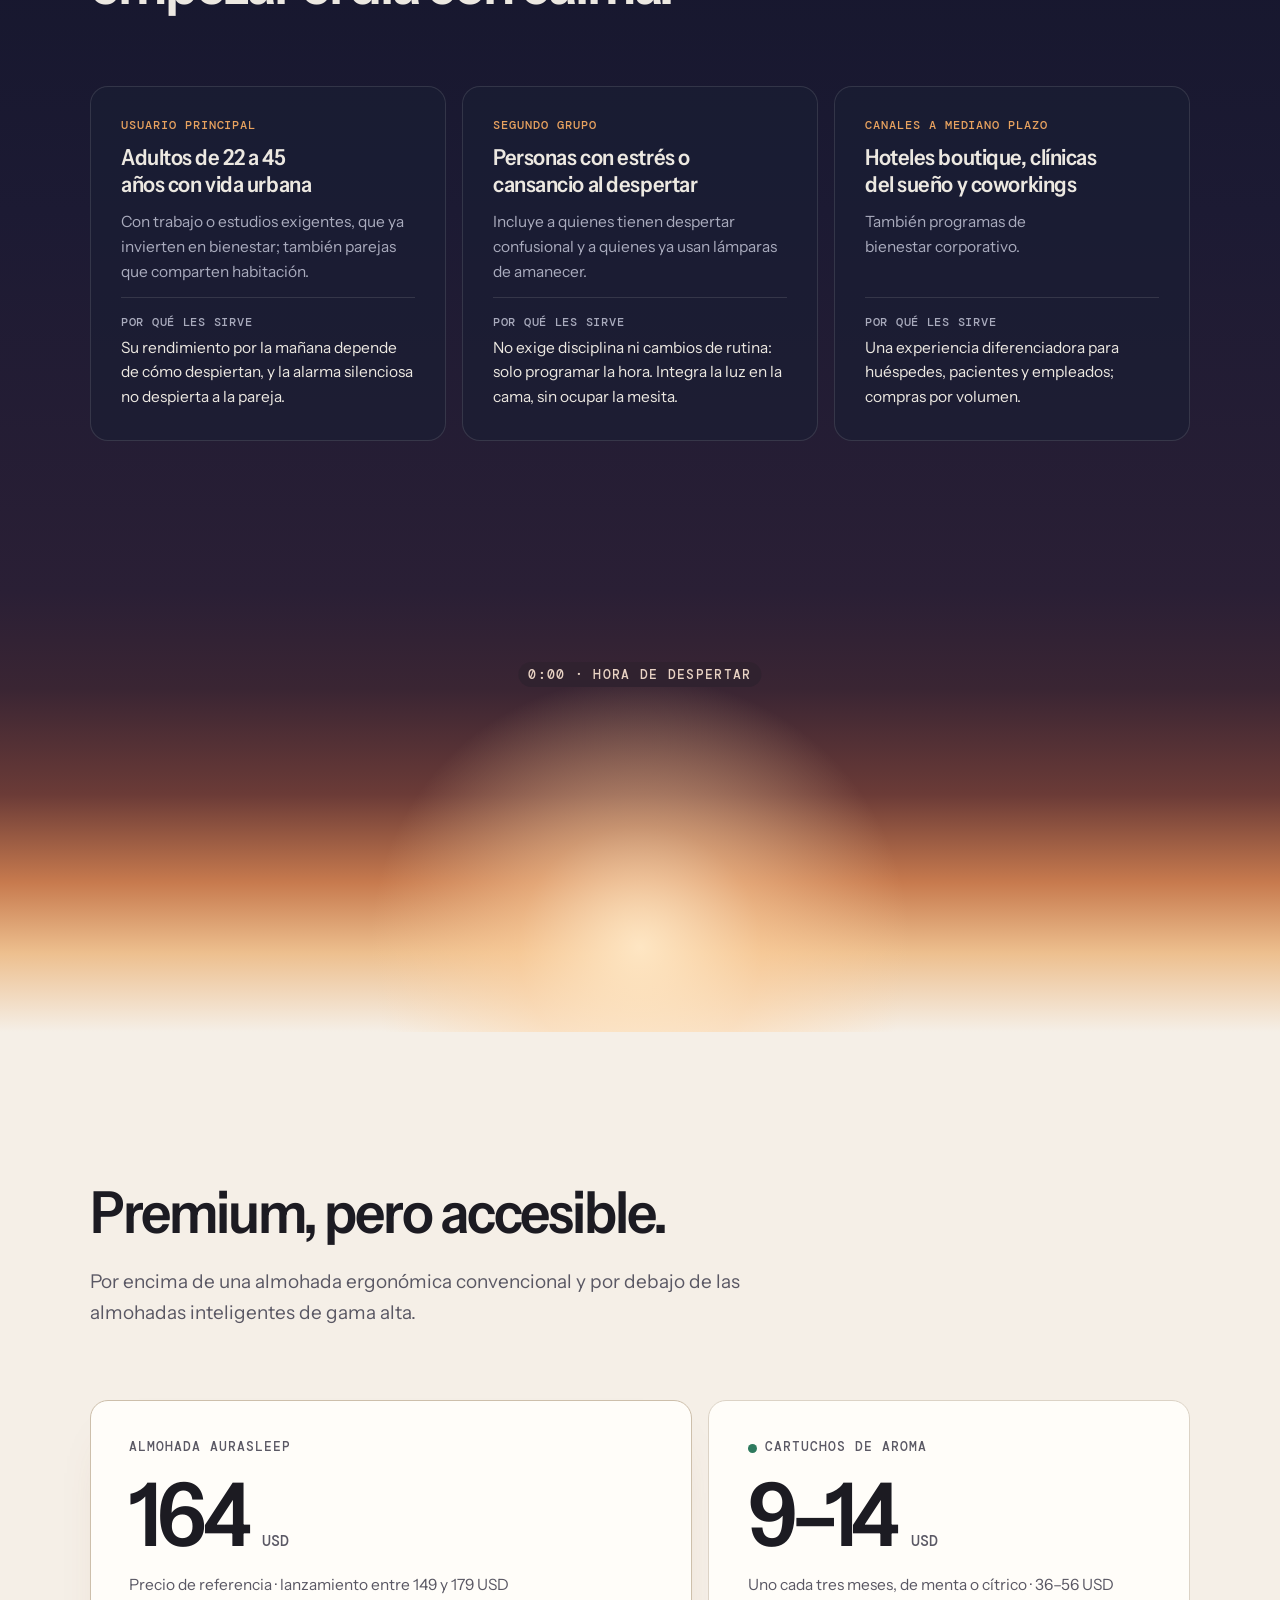
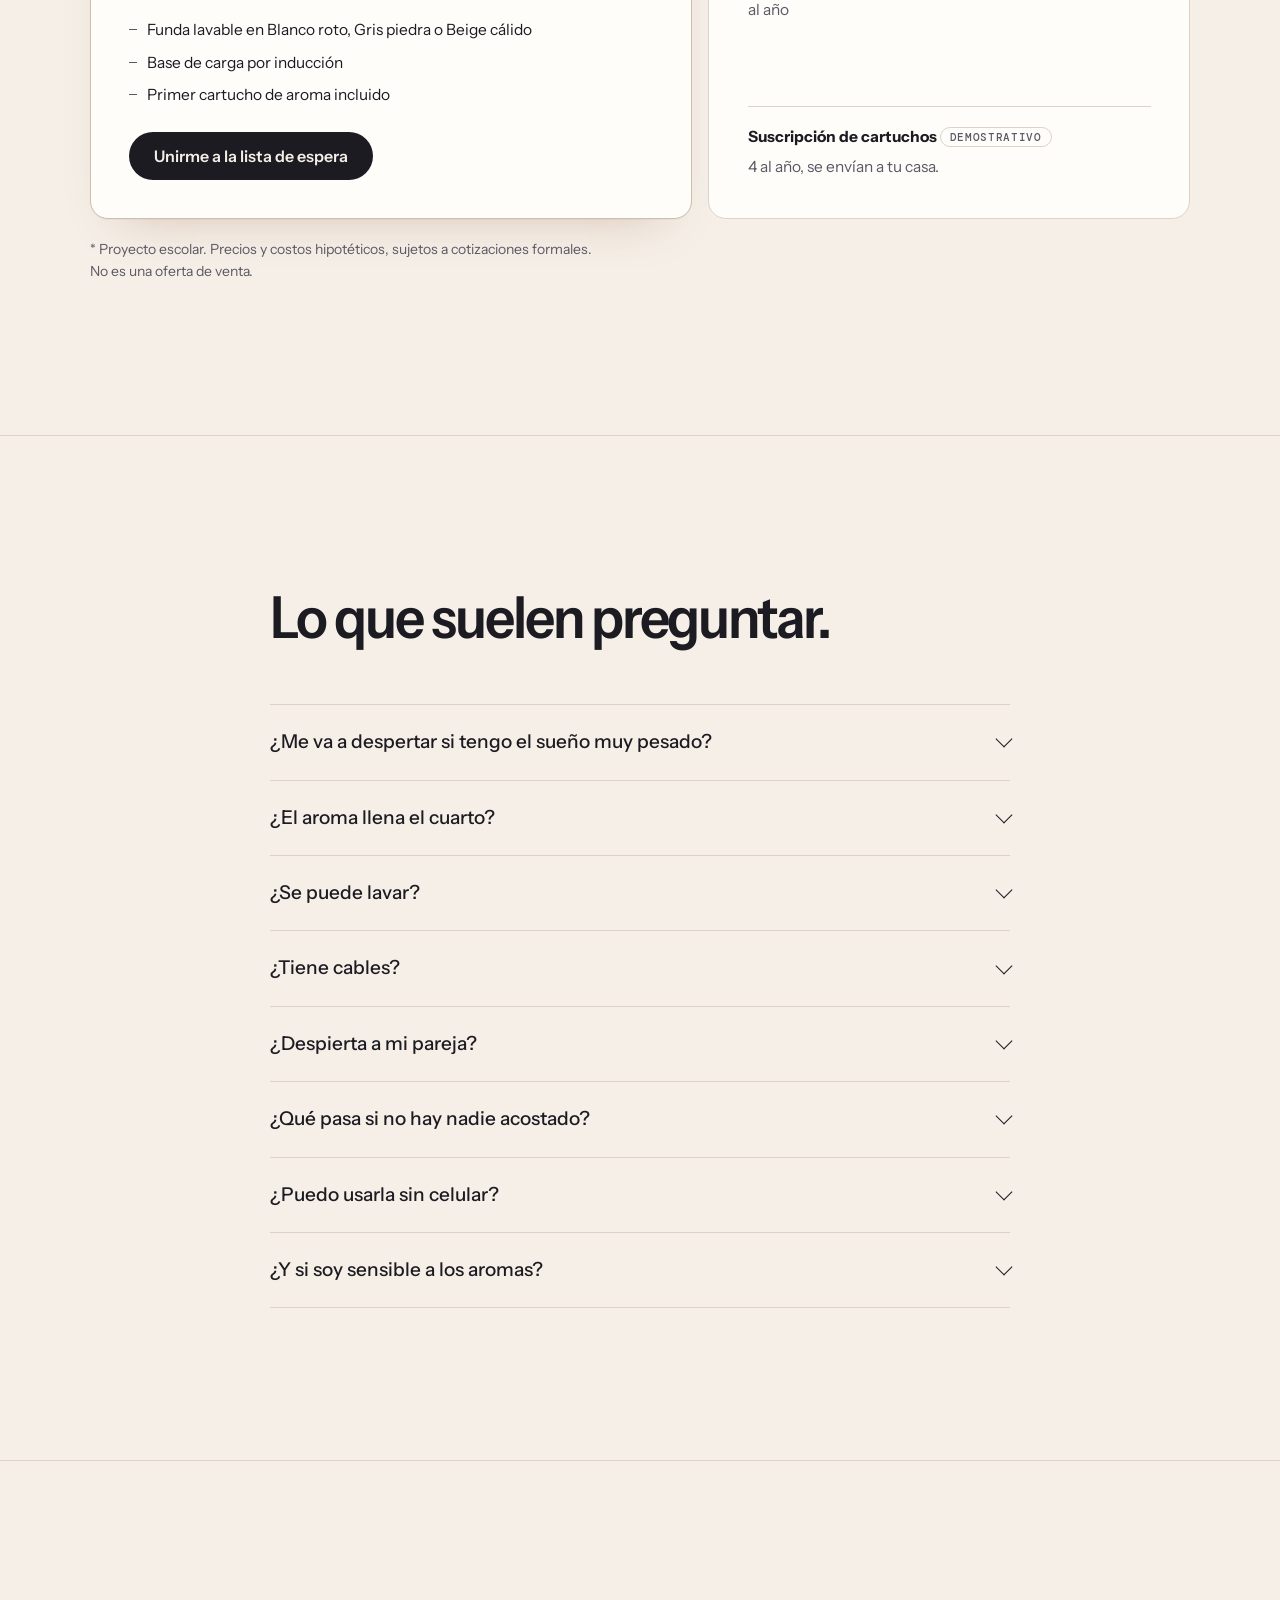
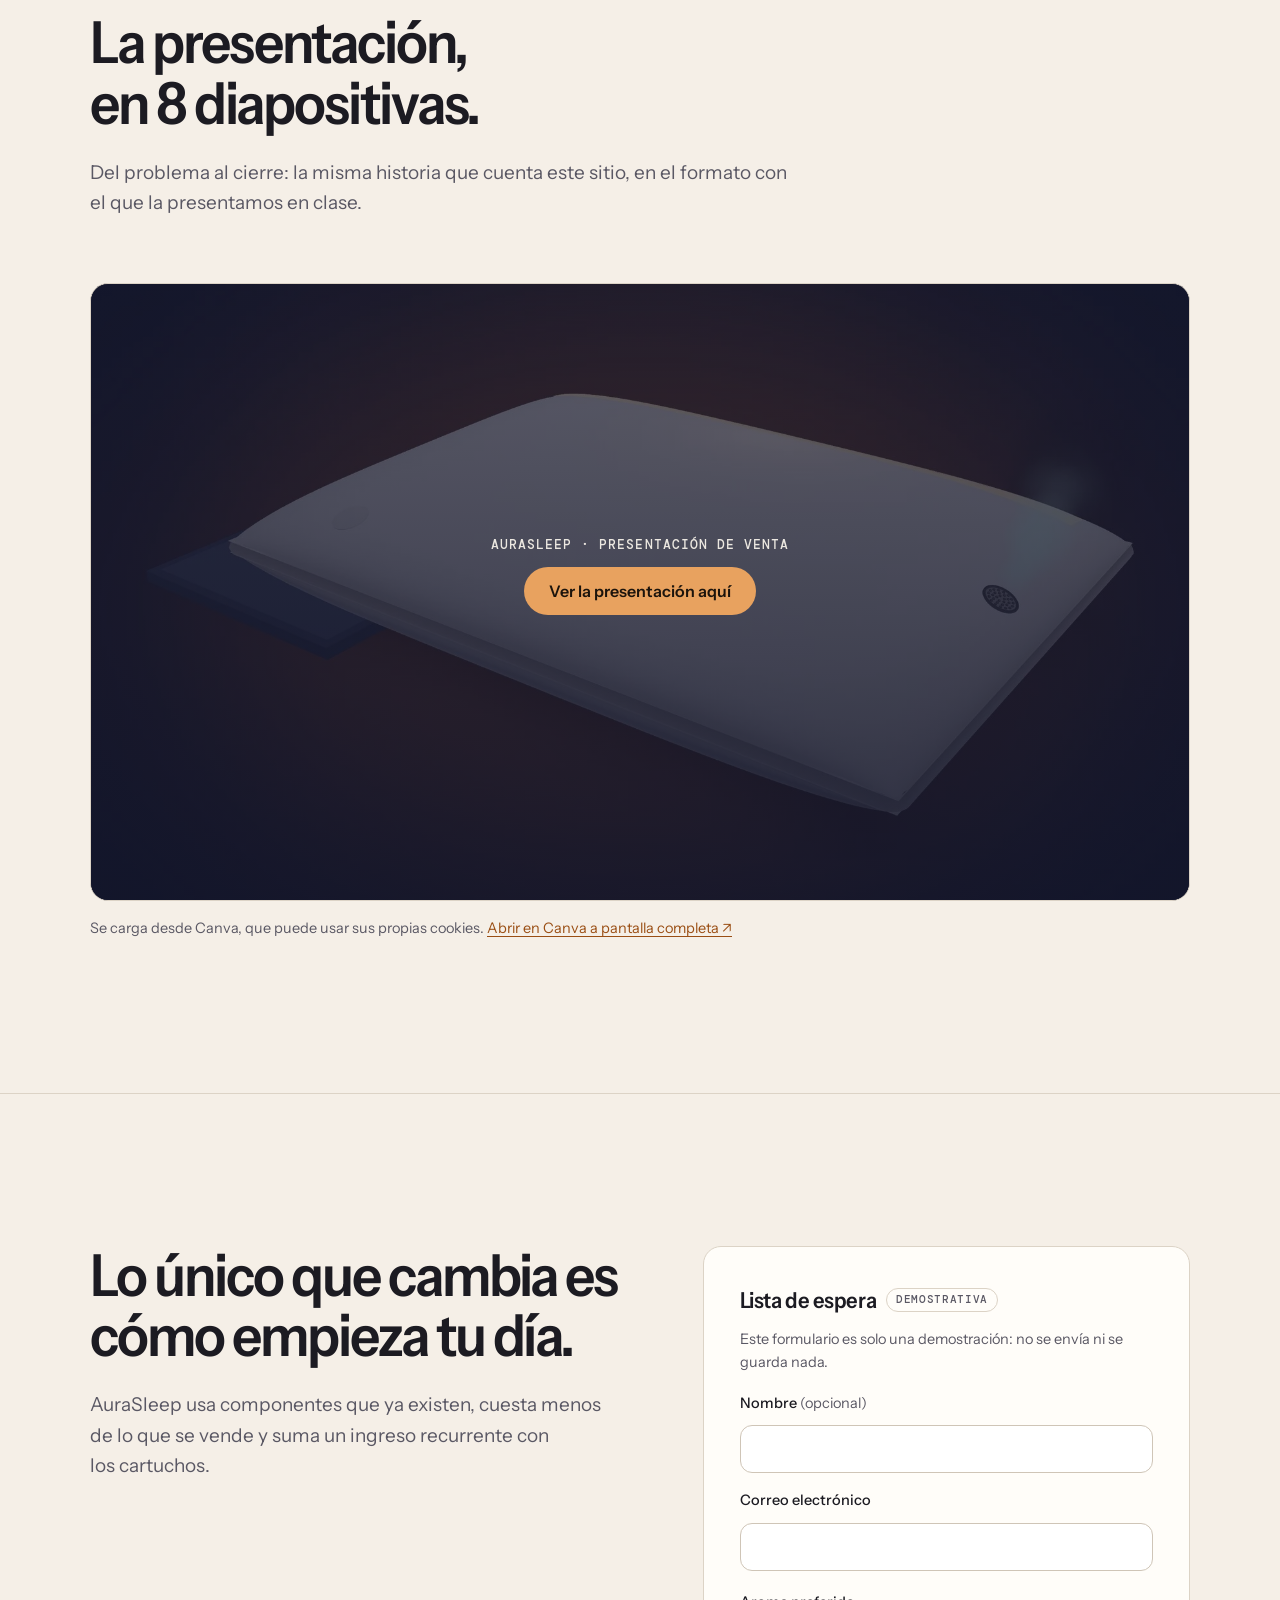
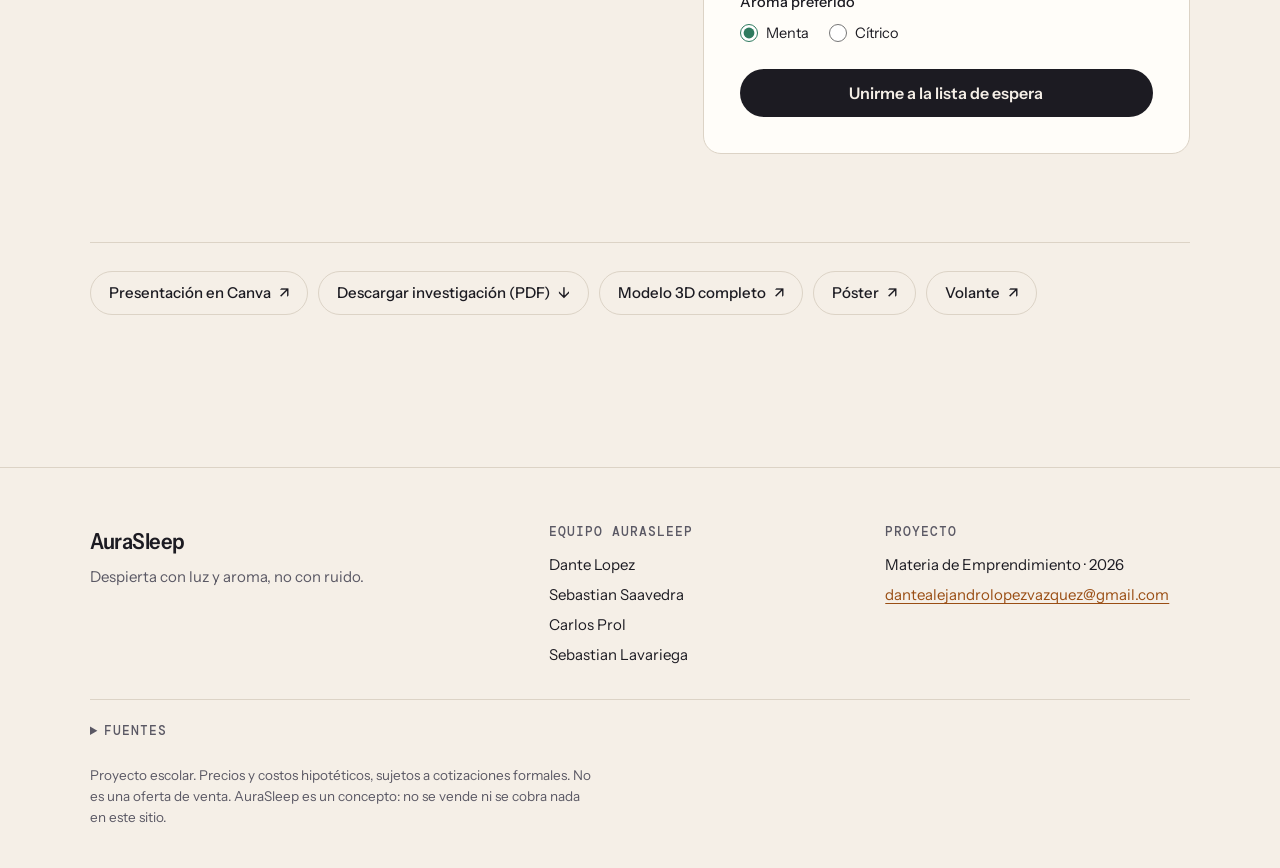
==== commit 35c6a104: "Enlaces de Canva: póster con acceso público Co-Authored-By: Claude Opus 5.5 <noreply@anthropic.com>" ====
--- a/index.html
+++ b/index.html
@@ -357,7 +357,7 @@
       <li><a href="https://www.canva.com/d/j9qwZuL53XPk6Mr" target="_blank" rel="noopener">Presentación en Canva <span aria-hidden="true">↗</span><span class="sr"> (se abre en otra pestaña)</span></a></li>
       <li><a href="docs/AuraSleep_Investigacion.pdf" download>Descargar investigación (PDF) <span aria-hidden="true">↓</span></a></li>
       <li><a href="modelo-3d/aurasleep-3d.html" target="_blank" rel="noopener">Modelo 3D completo <span aria-hidden="true">↗</span><span class="sr"> (se abre en otra pestaña)</span></a></li>
-      <li><a href="https://canva.link/cyeo69b8wj3jno5" target="_blank" rel="noopener">Anuncio para redes <span aria-hidden="true">↗</span><span class="sr"> (se abre en otra pestaña)</span></a></li>
+      <li><a href="https://canva.link/e5r4d9yl2ud53j2" target="_blank" rel="noopener">Póster <span aria-hidden="true">↗</span><span class="sr"> (se abre en otra pestaña)</span></a></li>
       <li><a href="https://canva.link/q6x62qflv76w5io" target="_blank" rel="noopener">Volante <span aria-hidden="true">↗</span><span class="sr"> (se abre en otra pestaña)</span></a></li>
     </ul>
   </div>
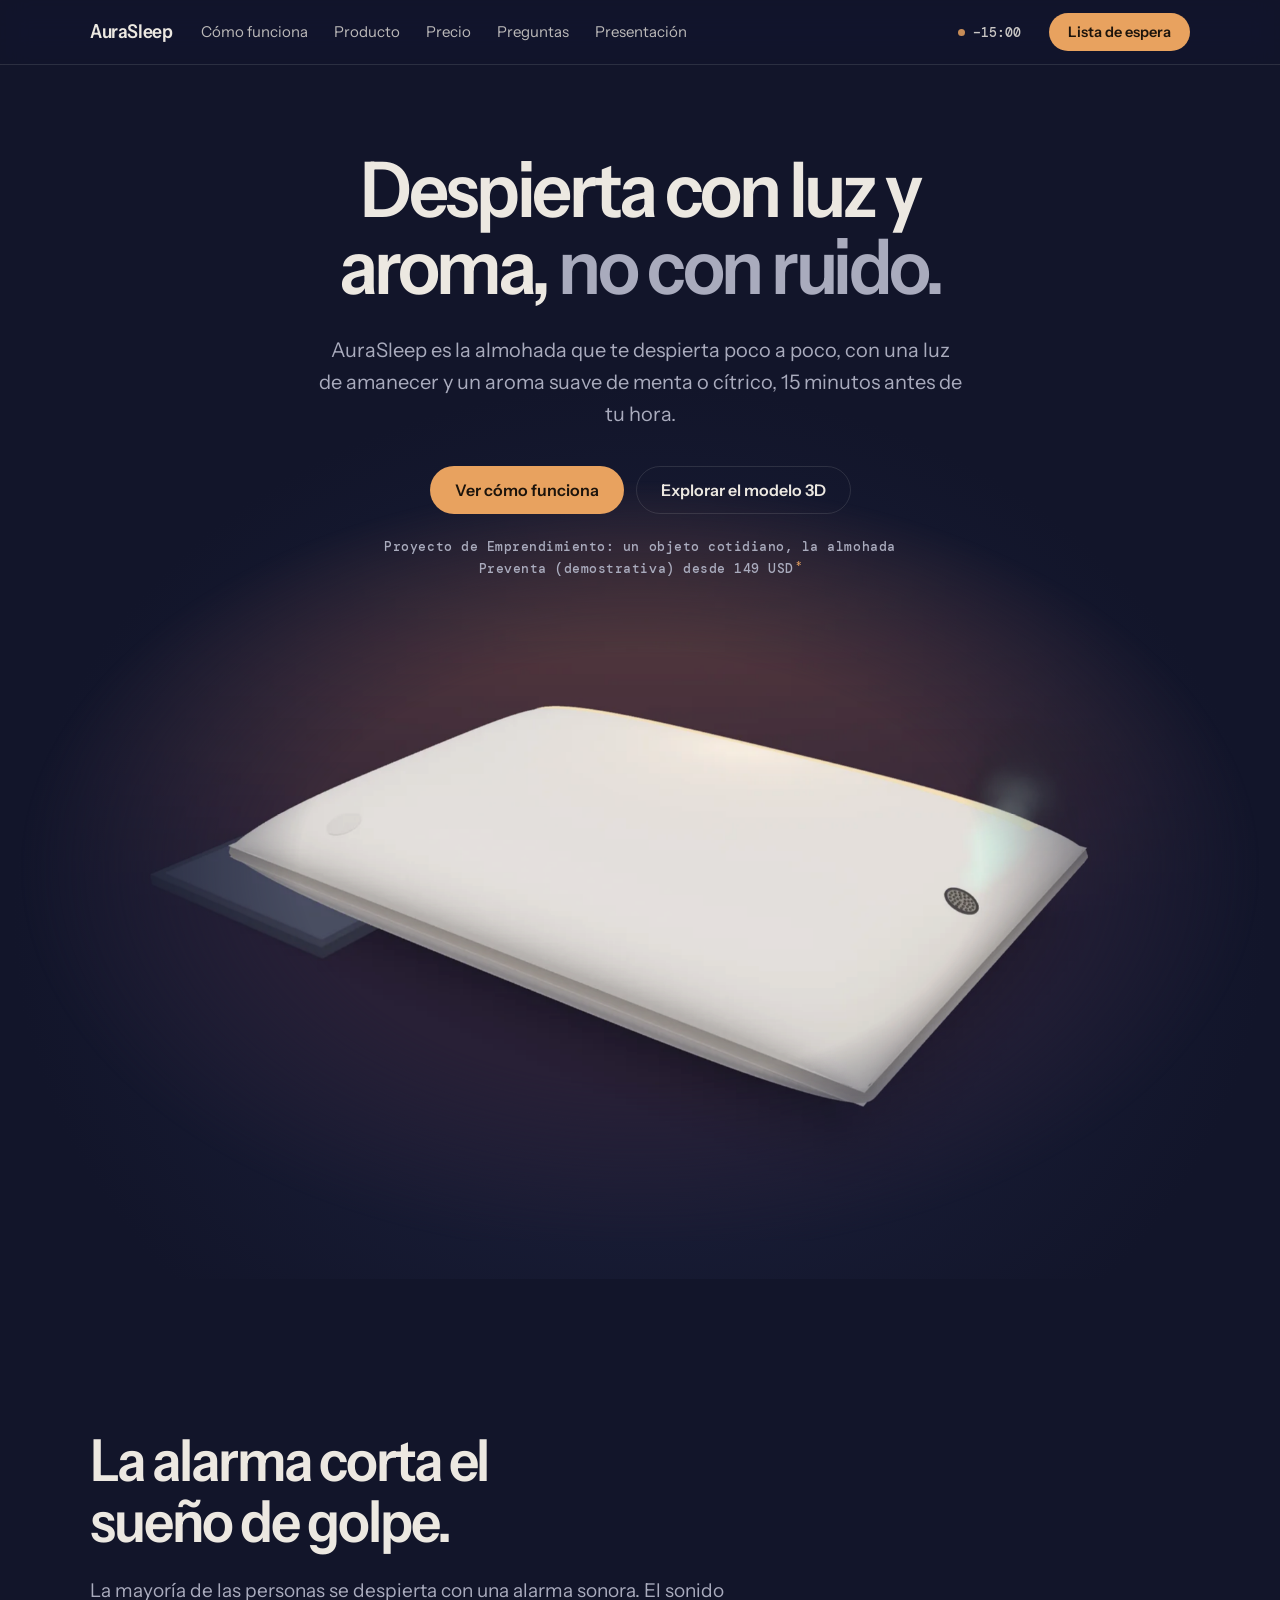
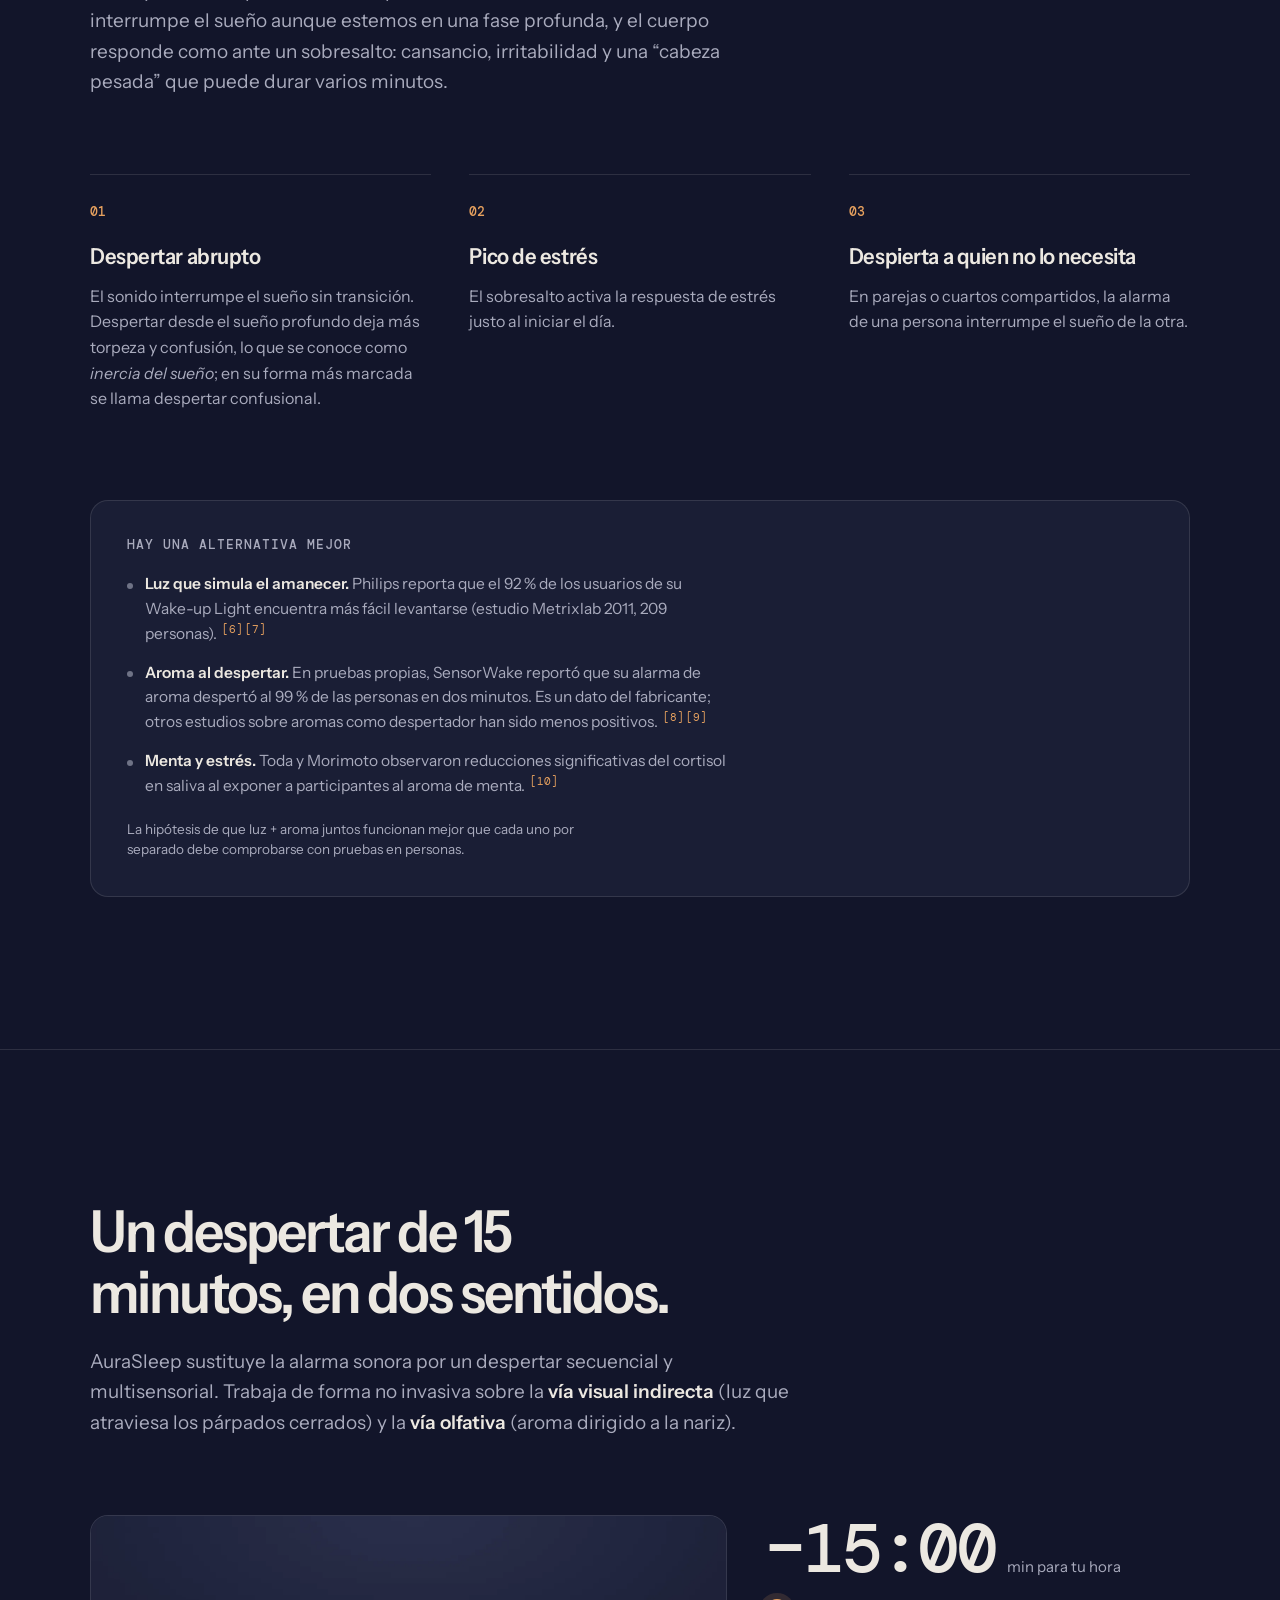
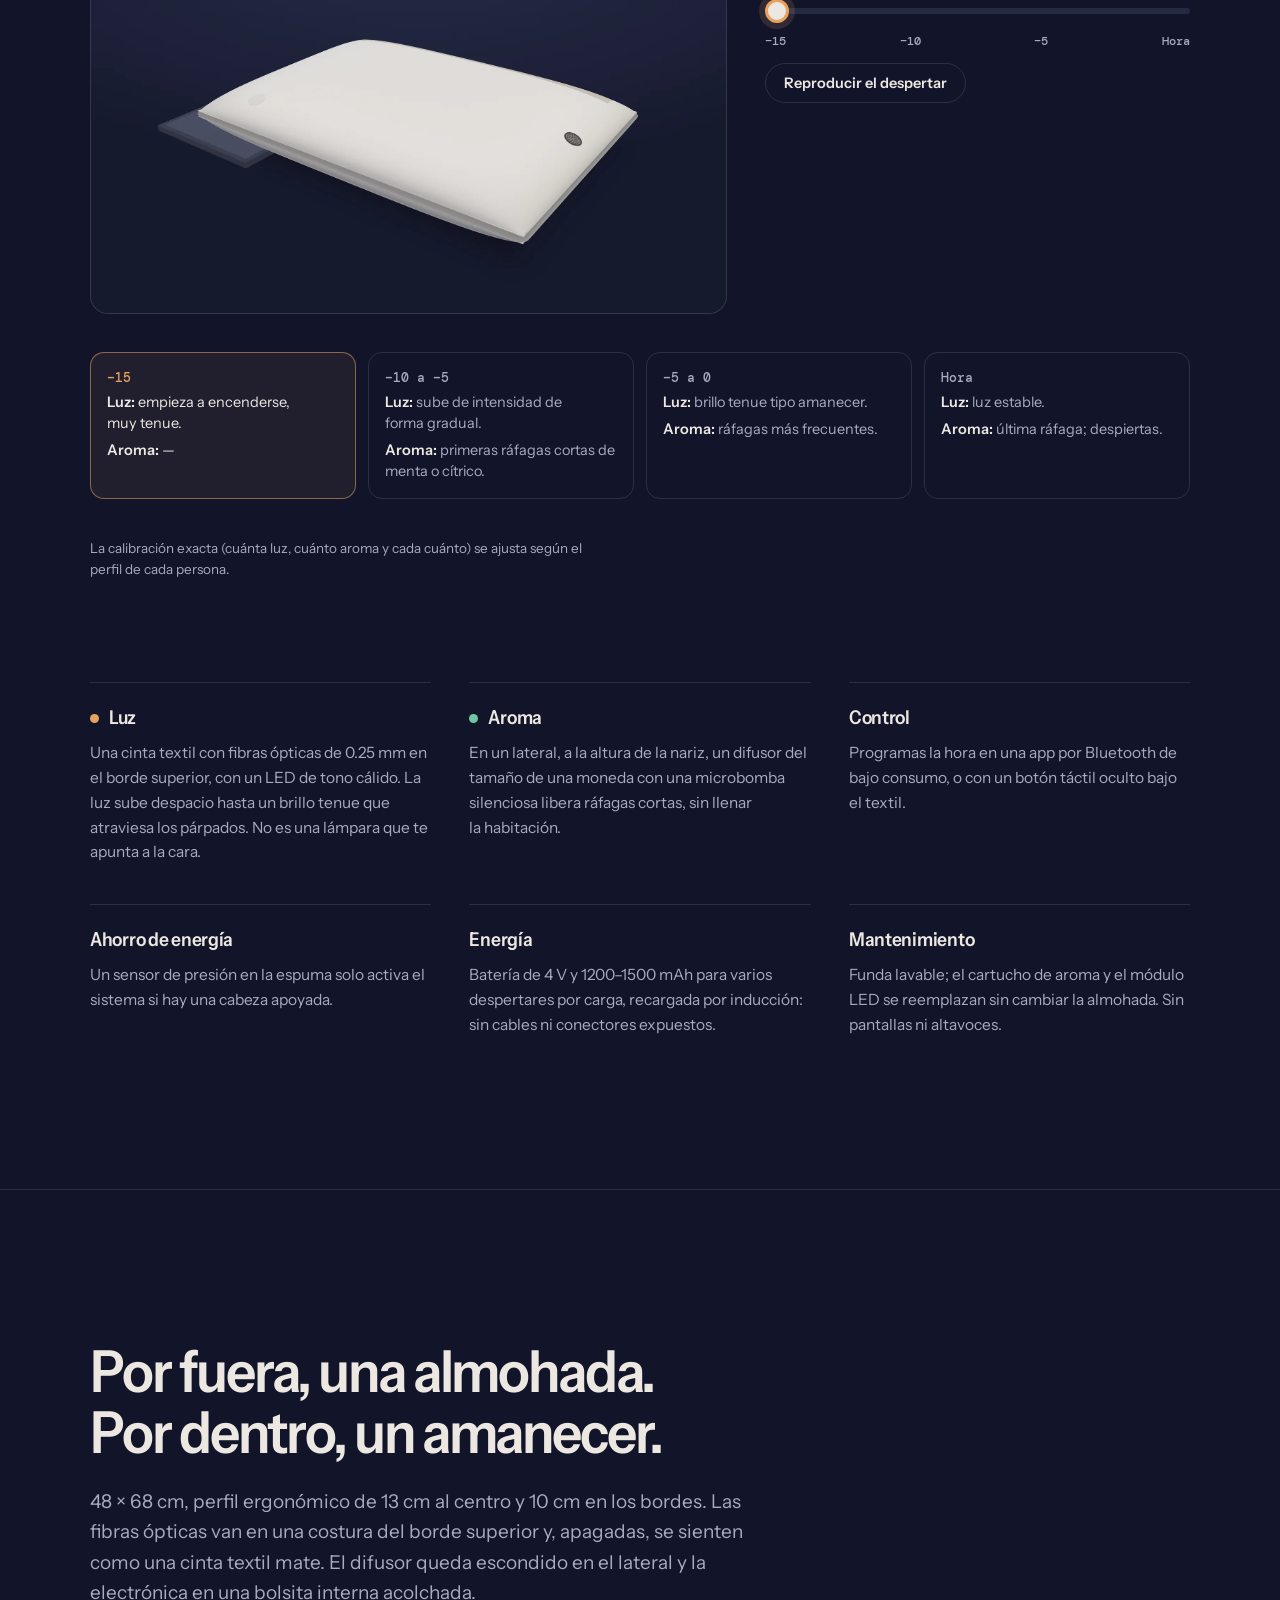
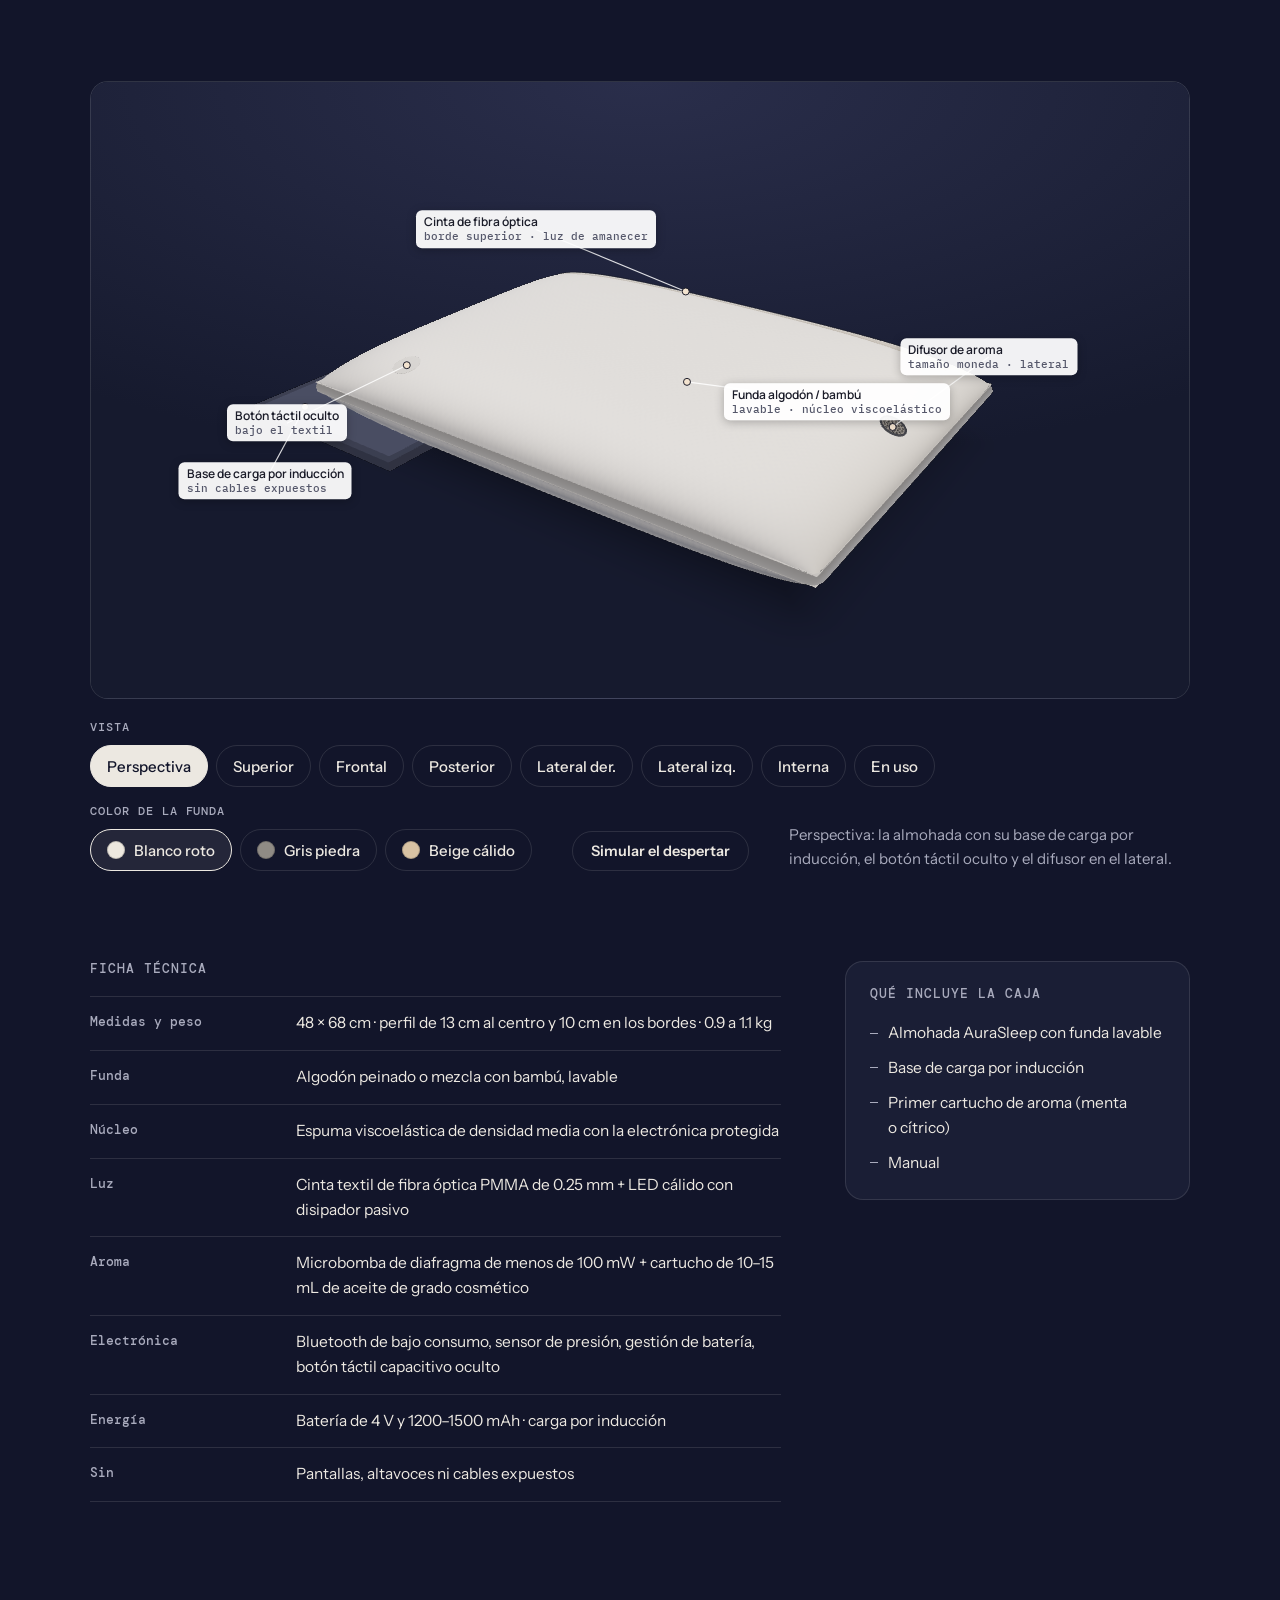
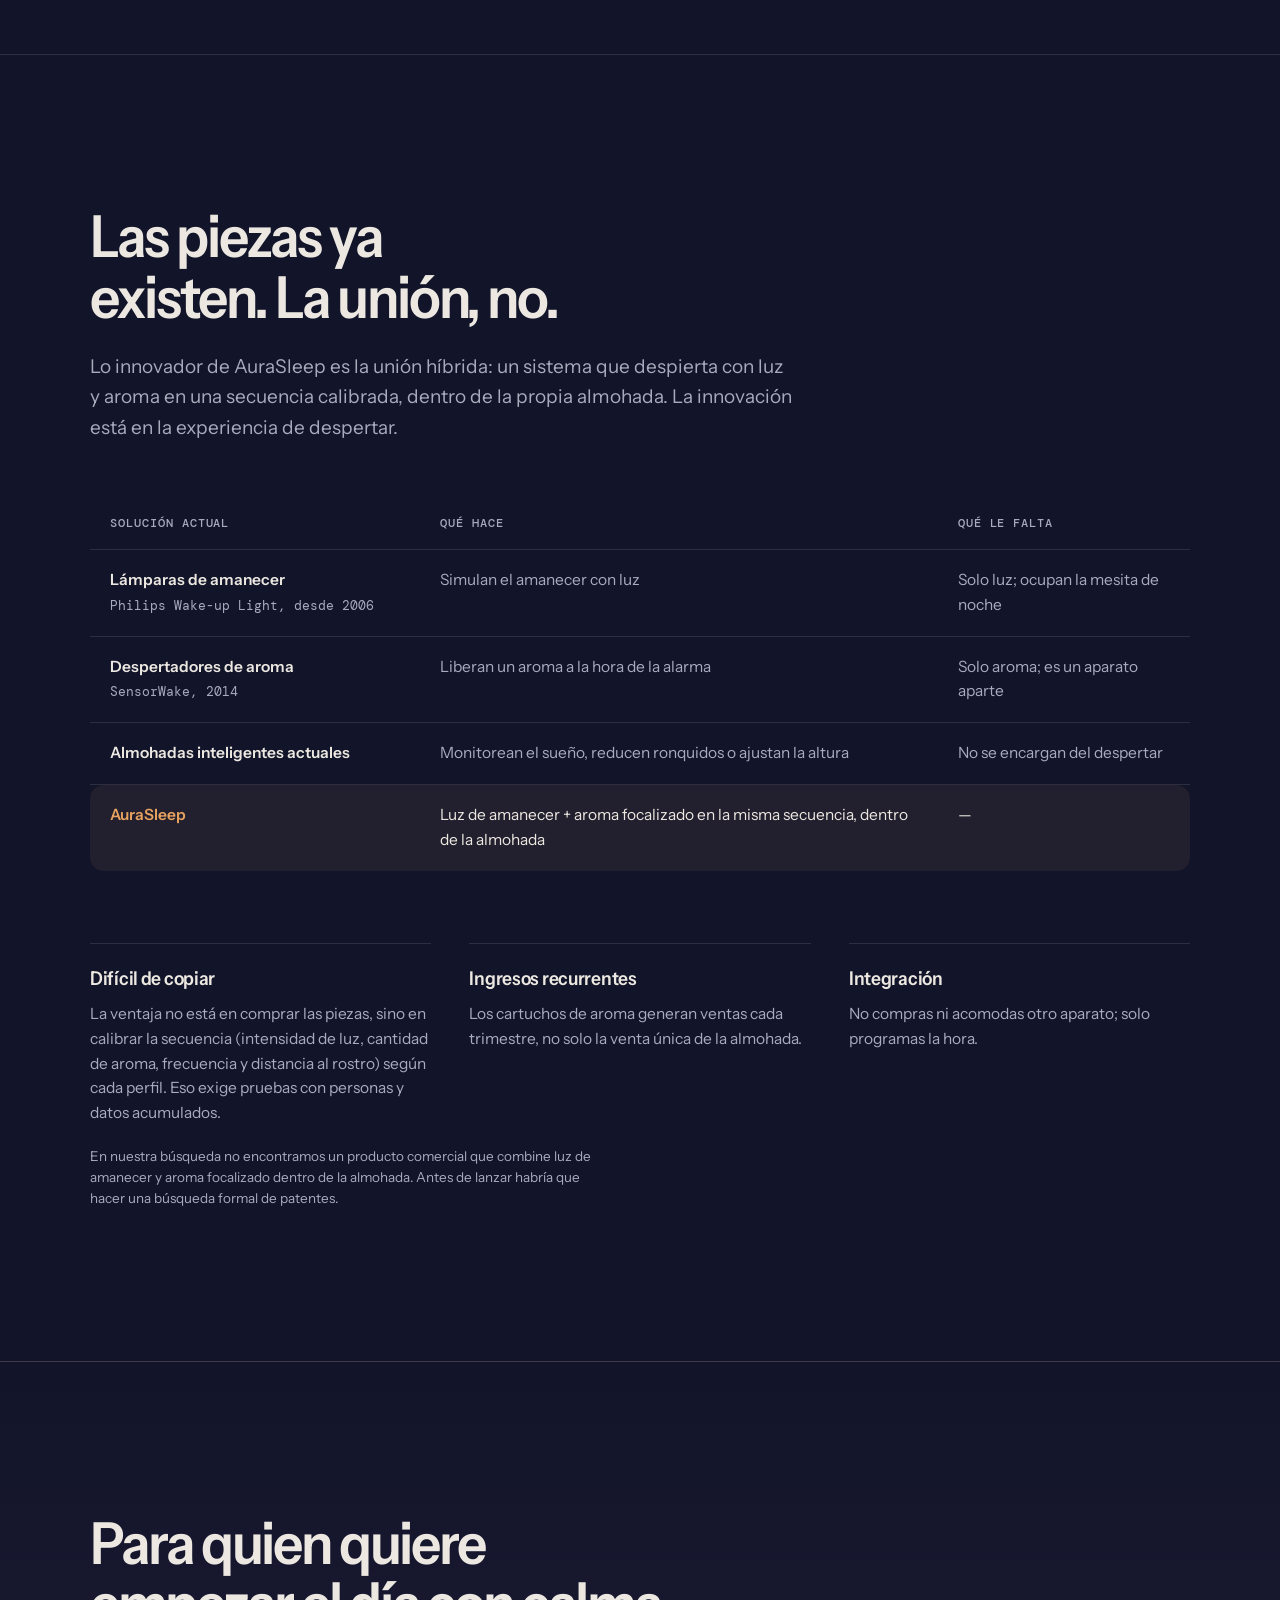
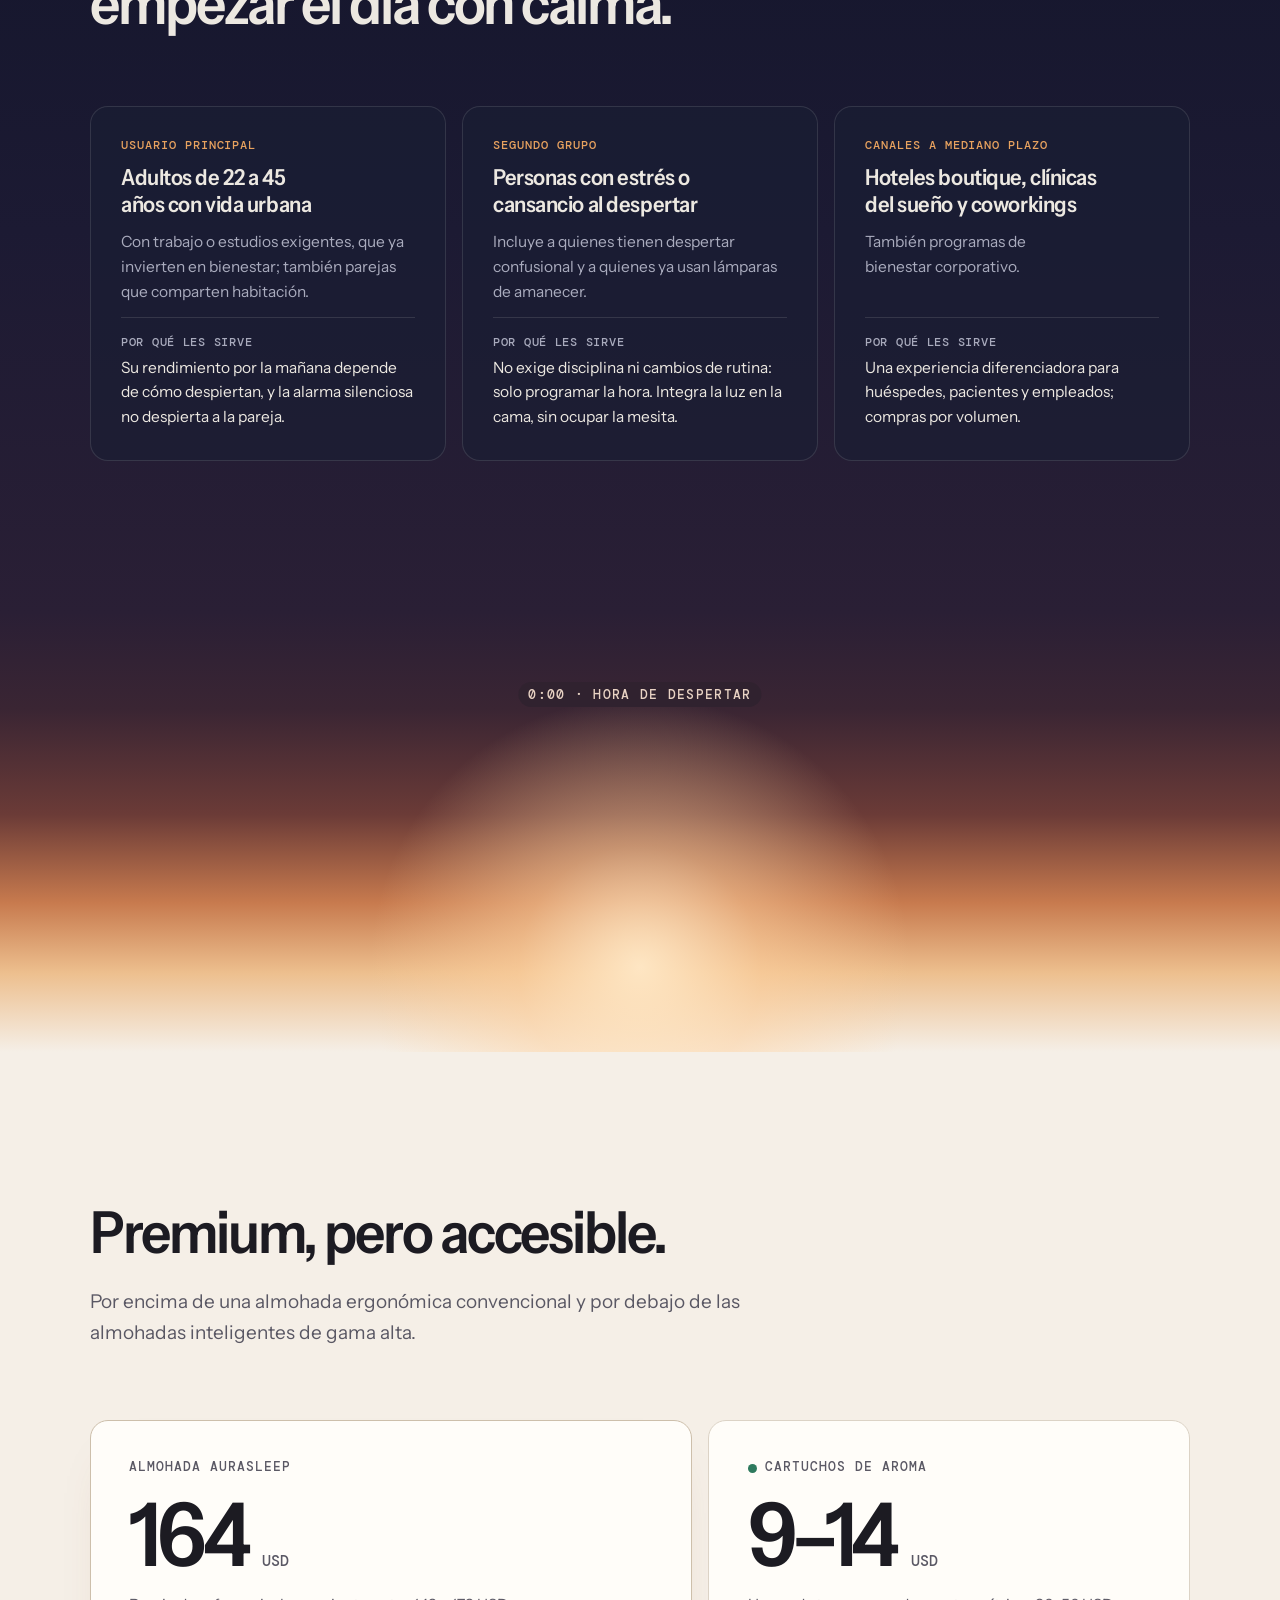
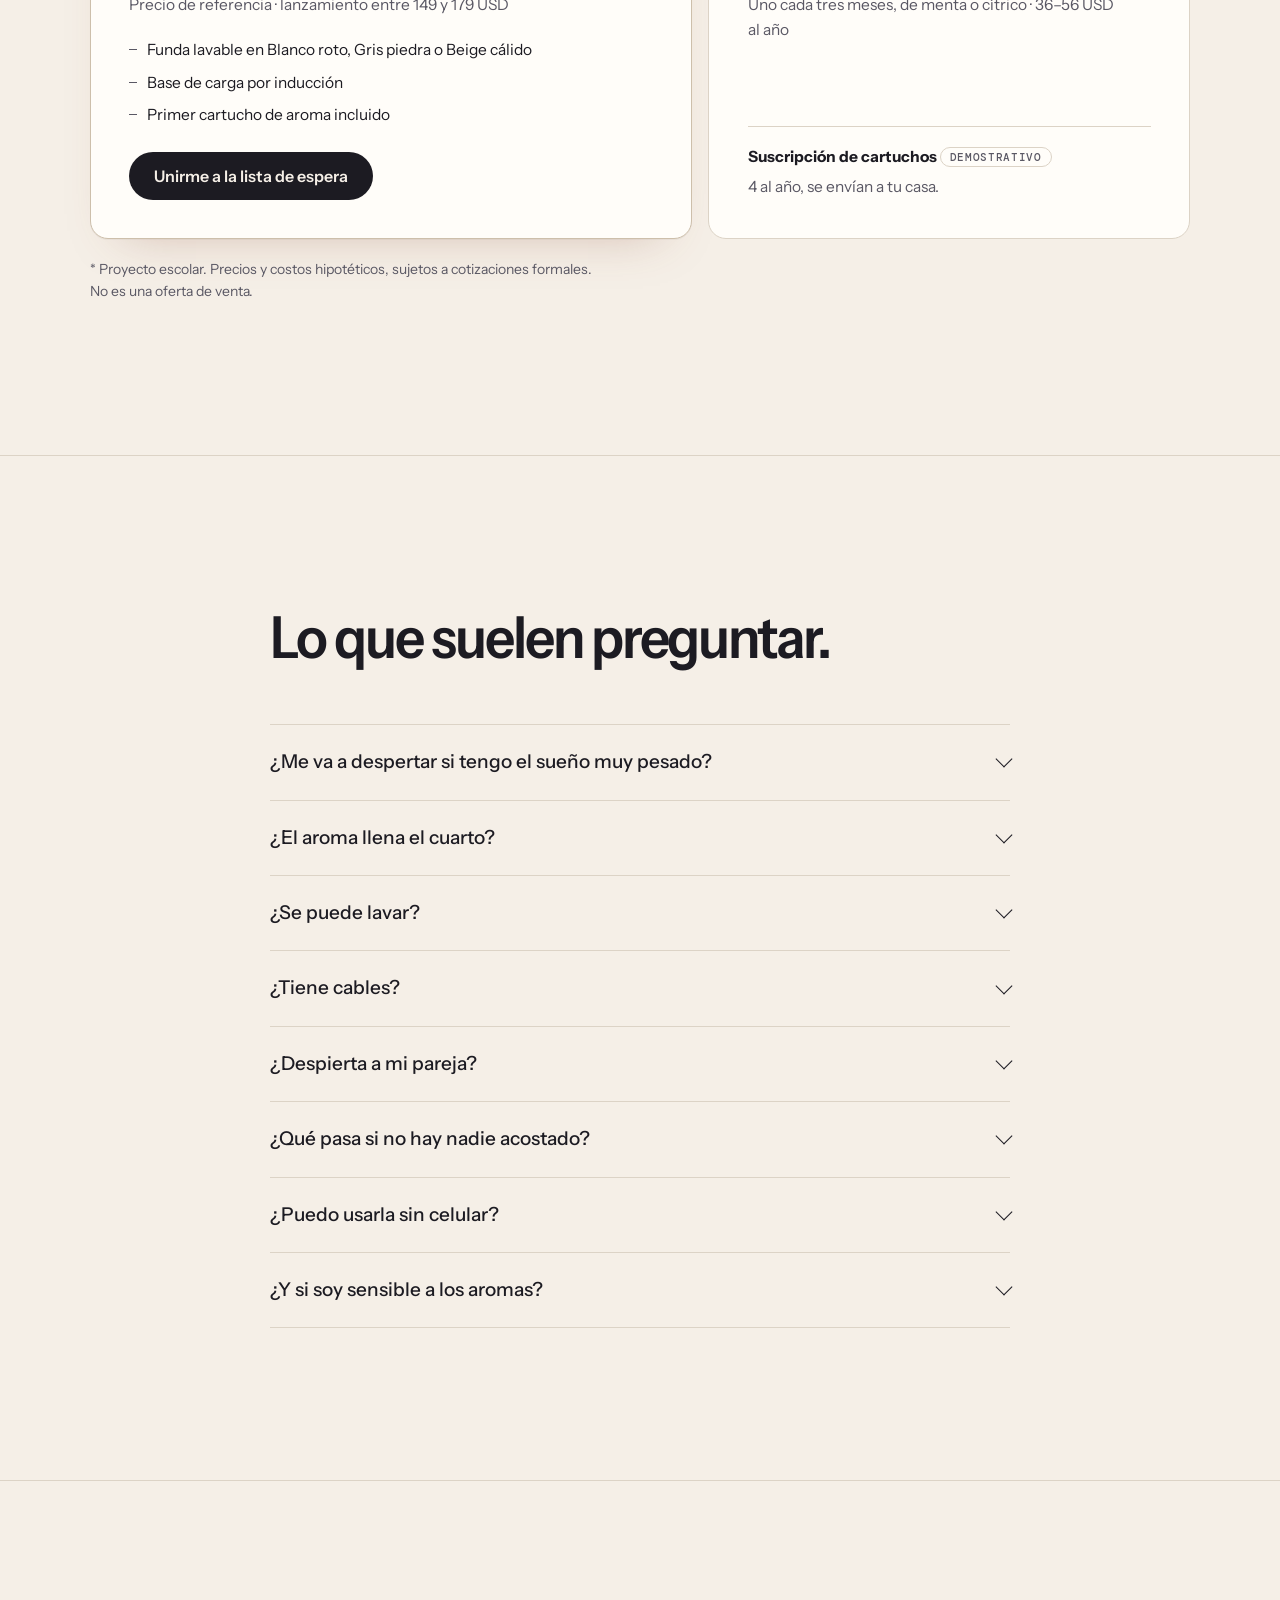
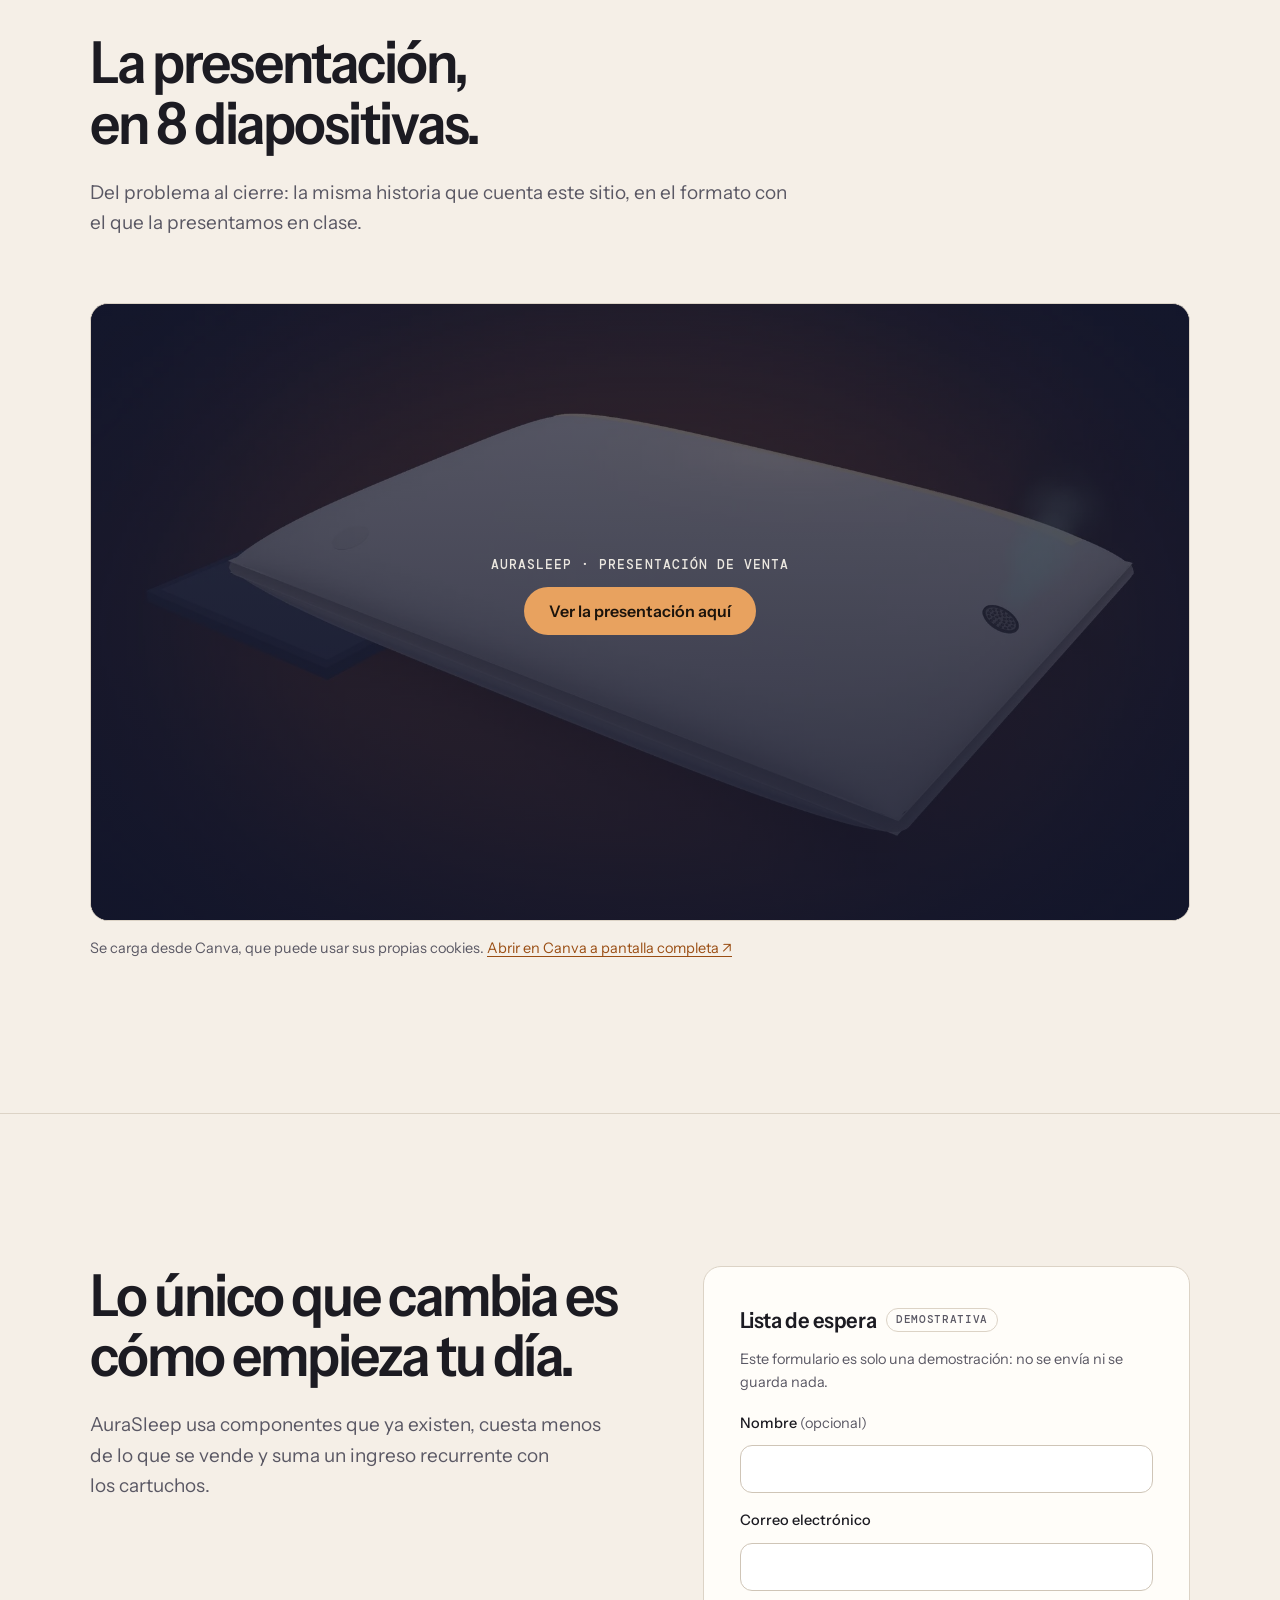
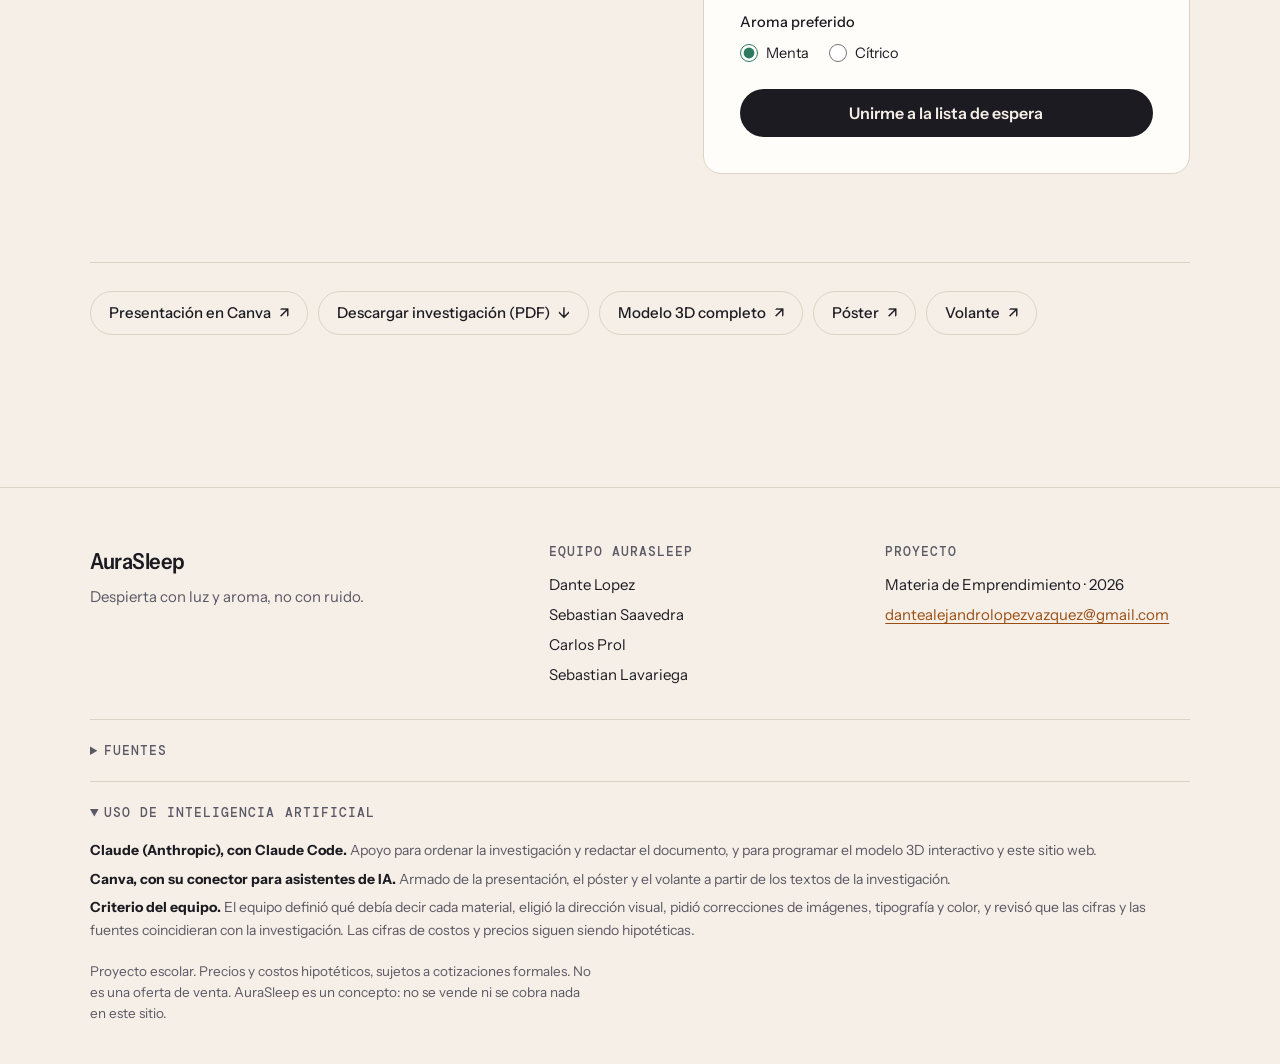
==== commit 8ccd42f0: "Lista de puntos: vistas frontal, posterior y lateral izquierda, uso de IA y PDF de investigación com" ====
--- a/index.html
+++ b/index.html
@@ -10,7 +10,7 @@
 <link rel="preconnect" href="https://fonts.gstatic.com" crossorigin>
 <link rel="stylesheet" href="https://fonts.googleapis.com/css2?family=Instrument+Sans:wdth,wght@75..100,400..700&family=DM+Mono:wght@400;500&display=swap">
 <link rel="preload" as="image" href="public/img/hero_noche.webp">
-<link rel="stylesheet" href="css/estilos.css?v=4">
+<link rel="stylesheet" href="css/estilos.css?v=5">
 </head>
 <body>
 <a class="saltar" href="#contenido">Saltar al contenido</a>
@@ -152,7 +152,10 @@
           <div class="pildoras">
             <button type="button" data-vista="perspectiva" aria-pressed="true">Perspectiva</button>
             <button type="button" data-vista="superior" aria-pressed="false">Superior</button>
-            <button type="button" data-vista="lateral" aria-pressed="false">Lateral</button>
+            <button type="button" data-vista="frontal" aria-pressed="false">Frontal</button>
+            <button type="button" data-vista="posterior" aria-pressed="false">Posterior</button>
+            <button type="button" data-vista="lateral" aria-pressed="false">Lateral der.</button>
+            <button type="button" data-vista="izquierda" aria-pressed="false">Lateral izq.</button>
             <button type="button" data-vista="interna" aria-pressed="false">Interna</button>
             <button type="button" data-vista="uso" aria-pressed="false">En uso</button>
           </div>
@@ -408,10 +411,18 @@
         <li>Market Intelo. Smart Pillow Market Research Report 2034. <a href="https://marketintelo.com/report/smart-pillow-market" rel="noopener">marketintelo.com</a></li>
       </ol>
     </details>
+<details class="fuentes fuentes--ia" open>
+      <summary>Uso de inteligencia artificial</summary>
+      <ol>
+        <li><strong>Claude (Anthropic), con Claude Code.</strong> Apoyo para ordenar la investigación y redactar el documento, y para programar el modelo 3D interactivo y este sitio web.</li>
+        <li><strong>Canva, con su conector para asistentes de IA.</strong> Armado de la presentación, el póster y el volante a partir de los textos de la investigación.</li>
+        <li><strong>Criterio del equipo.</strong> El equipo definió qué debía decir cada material, eligió la dirección visual, pidió correcciones de imágenes, tipografía y color, y revisó que las cifras y las fuentes coincidieran con la investigación. Las cifras de costos y precios siguen siendo hipotéticas.</li>
+      </ol>
+    </details>
     <p class="letra-chica">Proyecto escolar. Precios y costos hipotéticos, sujetos a cotizaciones formales. No es una oferta de venta. AuraSleep es un concepto: no se vende ni se cobra nada en este sitio.</p>
   </div>
 </footer>
 
-<script src="js/main.js?v=4" defer></script>
+<script src="js/main.js?v=5" defer></script>
 </body>
 </html>
--- a/css/estilos.css
+++ b/css/estilos.css
@@ -381,4 +381,7 @@
 .fuentes ol{list-style:decimal;padding-left:24px;display:grid;gap:6px;margin-top:12px;font-size:14px;color:var(--texto-2)}
 .fuentes a{color:var(--ambar-oscuro);overflow-wrap:anywhere}
 .fuentes li:target{background:#FBE9C8;border-radius:4px}
+.fuentes + .fuentes{margin-top:16px}
+.fuentes--ia ol{list-style:none;padding-left:0}
+.fuentes--ia strong{color:var(--tinta)}
 @media (max-width:760px){.pie__grid{grid-template-columns:1fr}}
